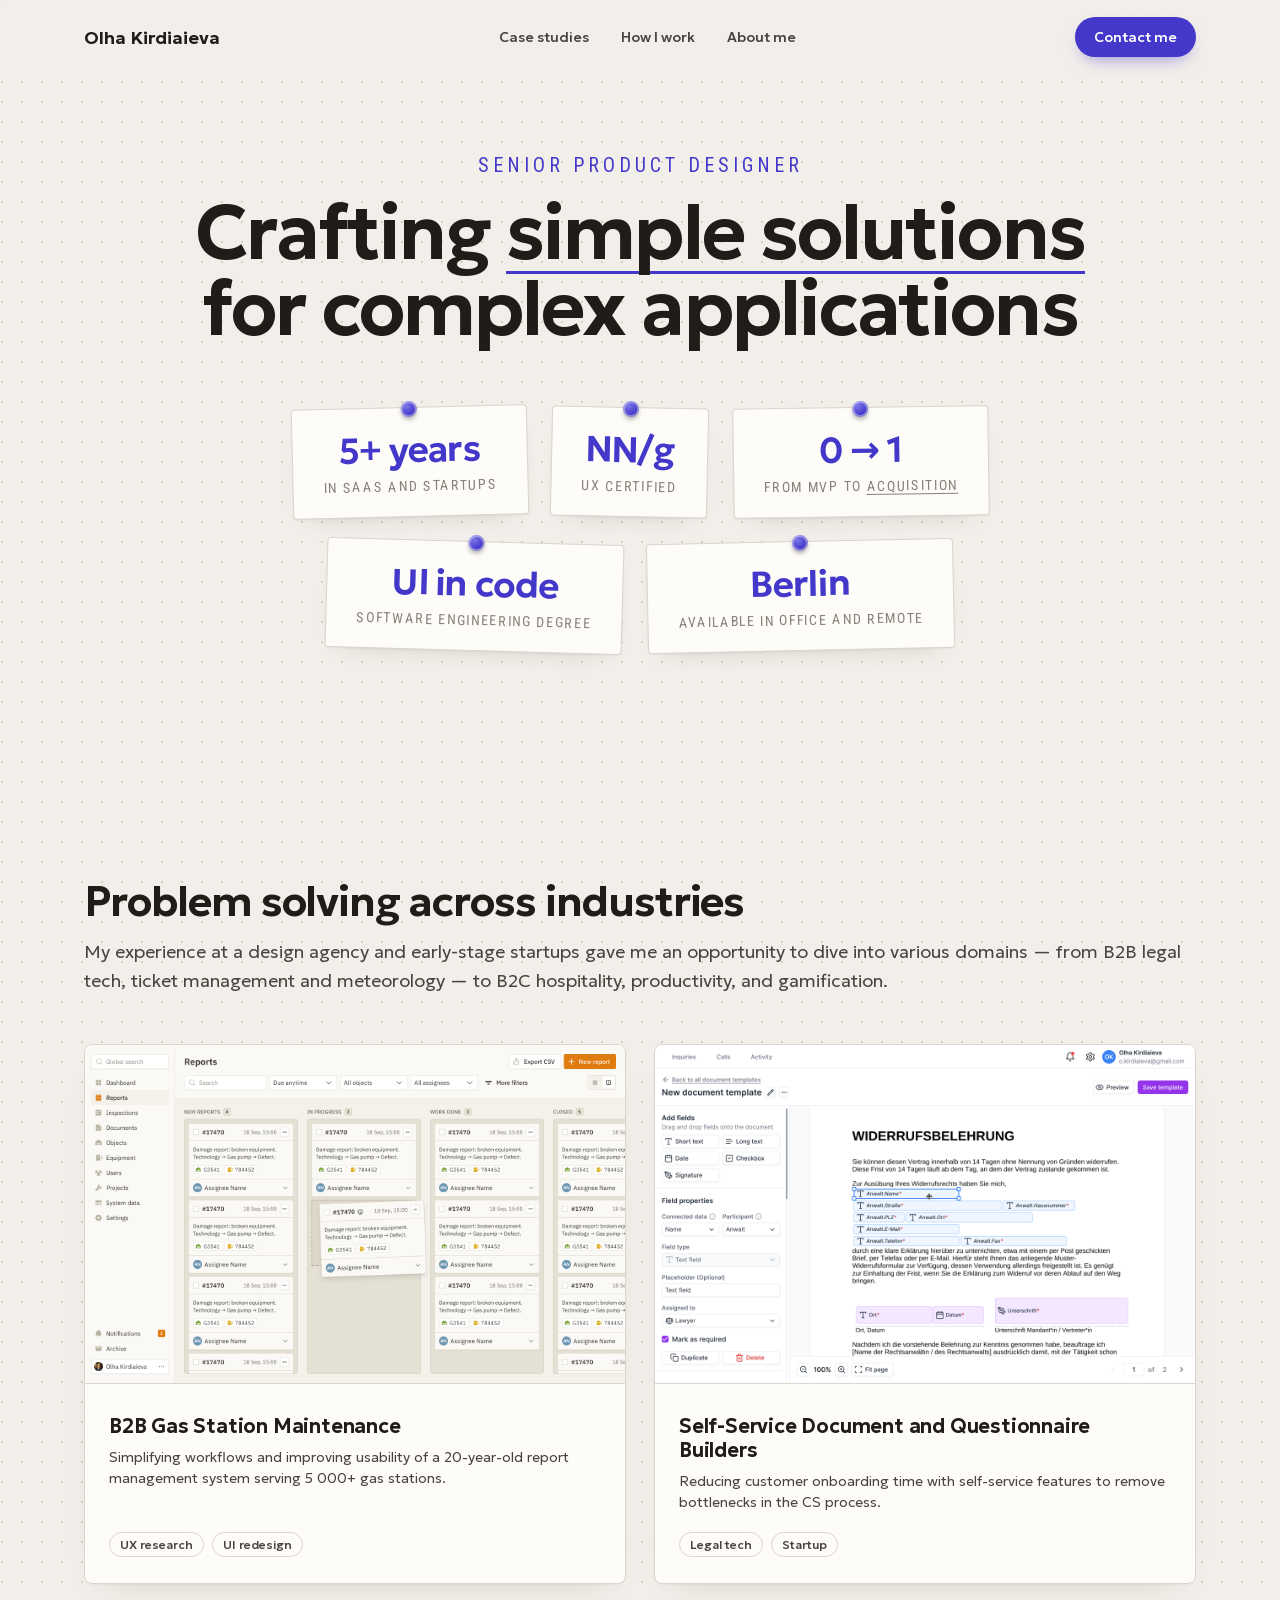
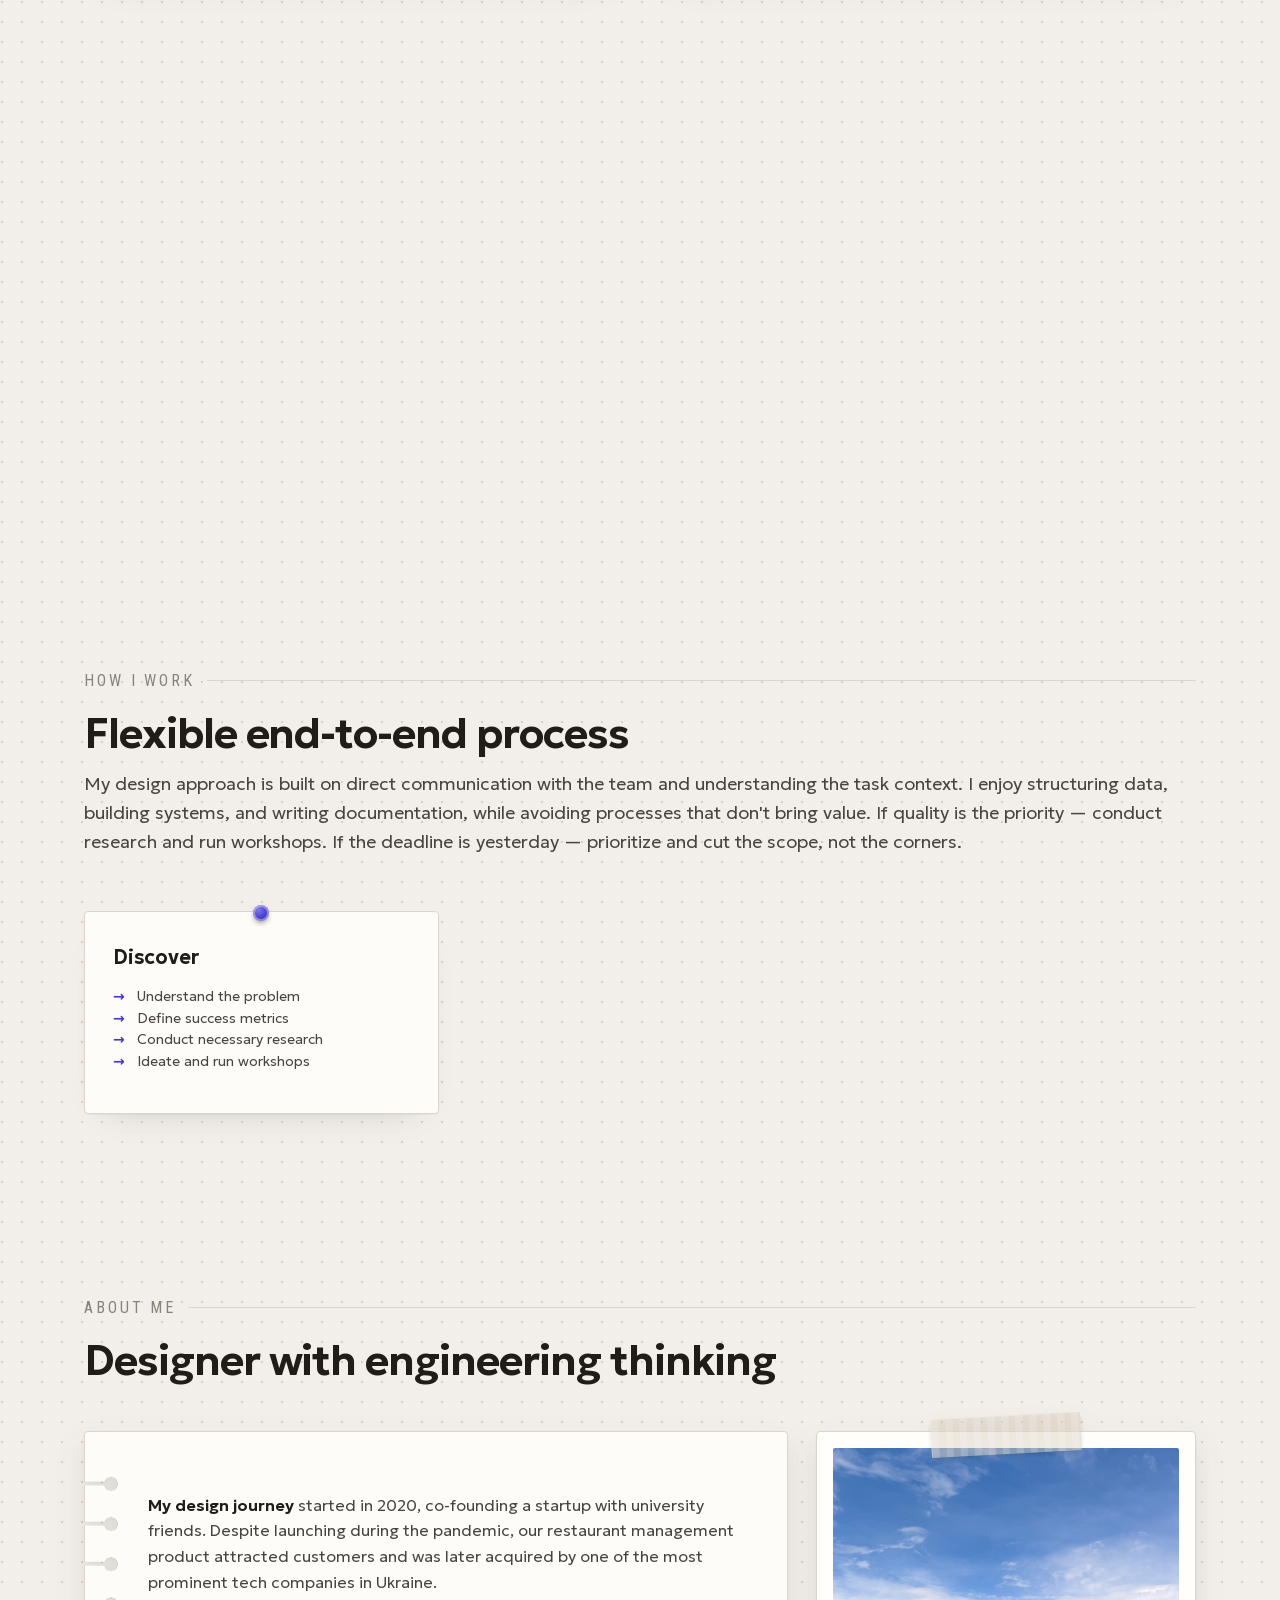
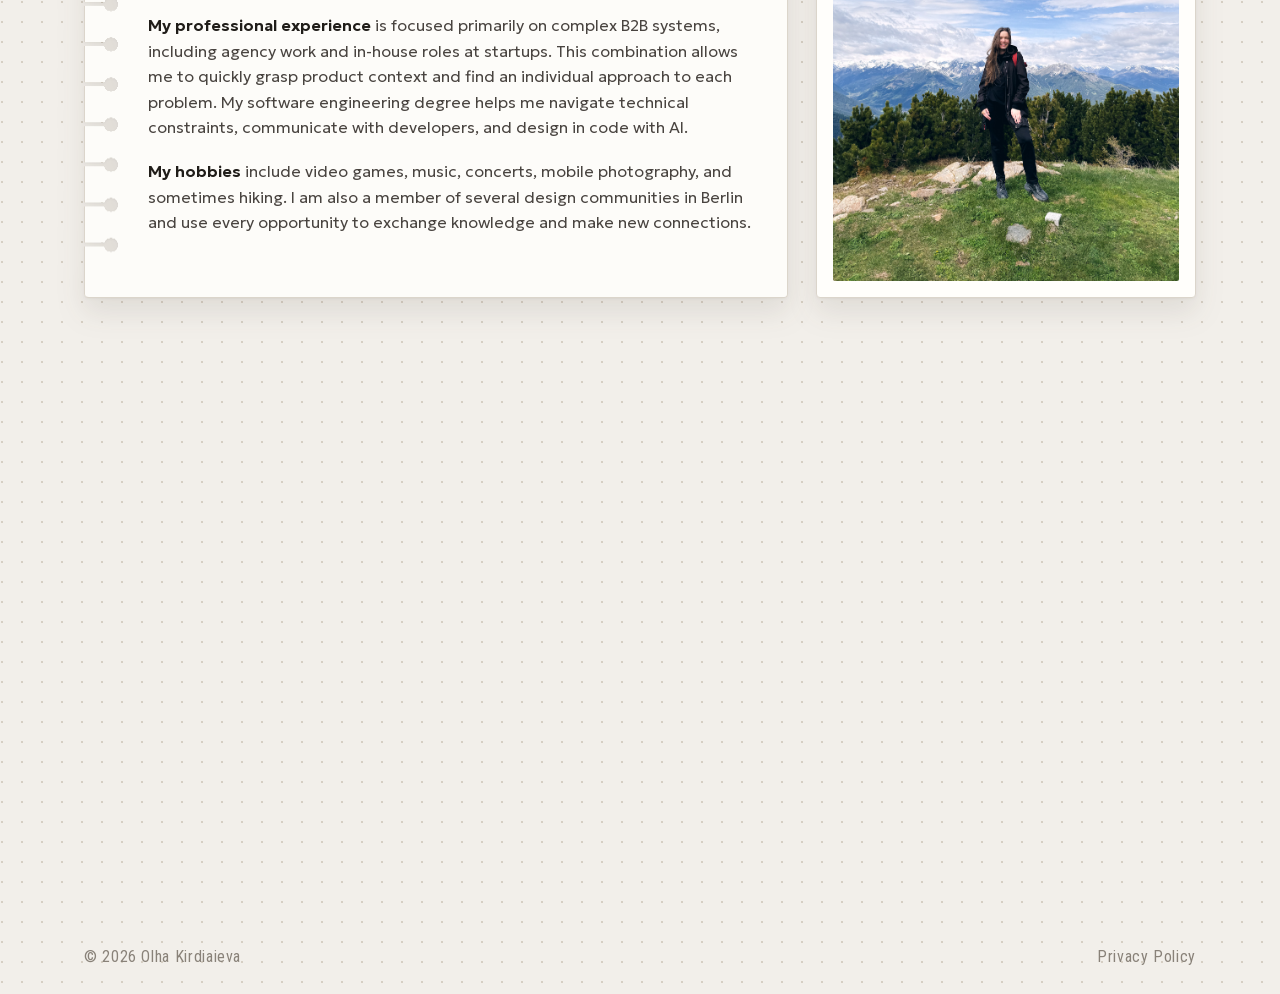
==== index.html @ 95d20cf7 "Updated hero section" ====
<!DOCTYPE html>
<html lang="en">
<head>
<meta charset="UTF-8" />
<meta name="viewport" content="width=device-width, initial-scale=1.0" />
<meta name="robots" content="noindex, nofollow, noarchive, nosnippet, noimageindex, nocache" />
<meta name="googlebot" content="noindex, nofollow" />
<meta name="referrer" content="no-referrer" />
<title>Olha Kirdiaieva — Senior Product Designer</title>
<link rel="icon" type="image/svg+xml" href="favicon.svg" />
<!-- Fonts are self-hosted via @font-face in styles.css. -->
<link rel="stylesheet" href="assets/tabler/tabler-icons.min.css" />
<link rel="stylesheet" href="styles.css" />
<script src="js/analytics.js"></script>
</head>
<body>

<!-- ============ HEADER (shared component) ============ -->
<div data-include="partials/header.html"></div>

<main id="top">

<!-- ============ HERO ============ -->
<section class="hero" data-screen-label="Hero">
  <div class="wrap hero-inner">
    <div class="hero-eyebrow mono-label">Senior Product Designer</div>
    <h1>Crafting <span class="underline-mark">simple solutions</span> for complex applications</h1>
    <div class="stats">
      <div class="cert" style="transform:rotate(-1.4deg)">
        <span class="pin"></span>
        <div class="big">5+ years</div>
        <div class="ckr">In SaaS and startups</div>
      </div>
      <div class="cert" style="transform:rotate(1.2deg)">
        <span class="pin"></span>
        <div class="big">NN/g</div>
        <div class="ckr">UX certified</div>
      </div>
      <div class="cert" style="transform:rotate(-0.8deg)">
        <span class="pin"></span>
        <div class="big">0 → 1</div>
        <div class="ckr">From MVP to
          <a href="https://forbes.ua/news/monobank-pridbav-servis-takeuseat-18092023-16052" target="_blank">acquisition</a></div>
      </div>
      <div class="cert" style="transform:rotate(1.6deg)">
        <span class="pin"></span>
        <div class="big">UI in code</div>
        <div class="ckr">Software Engineering degree</div>
      </div>
      <div class="cert" style="transform:rotate(-1.2deg)">
        <span class="pin"></span>
        <div class="big">Berlin</div>
        <div class="ckr">Available in office and remote</div>
      </div>
    </div>
  </div>
</section>

<!-- ============ SELECTED WORK ============ -->
<section id="cases" data-screen-label="Case studies">
  <div class="wrap">
    <div class="sec-label reveal"><span class="t">Case studies</span><span class="rule"></span></div>
    <h2 class="sec-title reveal">Problem solving across industries</h2>
    <p class="sec-intro reveal" style="margin-bottom:48px">
      My experience at a design agency and early-stage startups gave me an opportunity
      to dive into various domains — from B2B legal tech, ticket management and meteorology —
      to B2C hospitality, productivity, and gamification.
    </p>

    <!-- Case cards are generated from content/manifest.json by js/site.js:
         row 1 = first two studies (2-up), row 2 = the rest (3-up). -->
    <div class="work-row-top" id="work-feature"></div>
    <div class="work-grid" id="work-grid"></div>
  </div>
</section>

<!-- ============ SKILLS AS PROCESS ============ -->
<section id="process" data-screen-label="Process">
  <div class="wrap">
    <div class="sec-label reveal"><span class="t">How I work</span><span class="rule"></span></div>
    <h2 class="sec-title reveal">Flexible end-to-end process</h2>
    <p class="sec-intro reveal" style="margin-bottom:54px">
      My design approach is built on direct communication with the team and understanding the task context.
      I enjoy structuring data, building systems, and writing documentation, while avoiding processes that don't bring value.
      If quality is the priority — conduct research and run workshops. If the deadline is yesterday — prioritize and cut the scope, not the corners.
    </p>

    <div class="process">
      <div class="process-track" id="process-track"></div>
    </div>
  </div>
</section>

<!-- ============ ABOUT ME ============ -->
<section id="about" data-screen-label="About me">
  <div class="wrap">
    <div class="sec-label reveal"><span class="t">About me</span><span class="rule"></span></div>
    <h2 class="sec-title reveal">Designer with engineering thinking</h2>

    <div class="about-grid">
      <div class="about-text reveal">
        <div class="about-paper" aria-hidden="true"></div>
        <p><strong>My design journey</strong> started in 2020, co-founding a startup with university friends.
          Despite launching during the pandemic, our restaurant management product attracted customers and was later acquired by one of the most prominent tech companies in Ukraine.
        </p>
        <p><strong>My professional experience</strong> is focused primarily on complex B2B systems, including agency work and in-house roles at startups.
          This combination allows me to quickly grasp product context and find an individual approach to each problem.
          My software engineering degree helps me navigate technical constraints, communicate with developers, and design in code with AI.
        </p>
        <p><strong>My hobbies</strong> include video games, music, concerts, mobile photography, and sometimes hiking.
          I am also a member of several design communities in Berlin and use every opportunity to exchange knowledge and make new connections.
        </p>
      </div>
      <div class="about-photo reveal">
        <div class="photo-frame">
          <span class="tape" style="top:-16px;left:50%;width:150px;height:38px;transform:translateX(-50%) rotate(-3deg)"></span>
          <div class="ph has-image">
            <img src="images/about-photo.jpg" alt="Olha Kirdiaieva" />
          </div>
        </div>
      </div>
    </div>
  </div>
</section>

<!-- ============ CONTACT (shared component) ============ -->
<div data-include="partials/contact.html"></div>

</main>

<!-- ============ FOOTER (shared component) ============ -->
<div data-include="partials/footer.html"></div>

<script src="js/vendor/marked.min.js"></script>
<script src="js/vendor/js-yaml.min.js"></script>
<script src="js/site.js"></script>
</body>
</html>
---- styles.css ----
/* =====================================================================
   Olha Kirdiaieva — Portfolio
   Handcrafted paper aesthetic · dotted page · Geologica · indigo accent
   (adapted from the Claude Design deliverable: paper.css + home.css + case.css)
   ===================================================================== */

/* ===== Self-hosted fonts (no third-party requests — GDPR-friendly) =====
   Geologica + Roboto Condensed variable woff2, latin + latin-ext subsets,
   pulled from Google Fonts and served locally from assets/fonts/. */
@font-face {
  font-family: 'Geologica';
  font-style: normal;
  font-weight: 300 700;
  font-display: swap;
  src: url('assets/fonts/geologica-latin.woff2') format('woff2');
  unicode-range: U+0000-00FF, U+0131, U+0152-0153, U+02BB-02BC, U+02C6, U+02DA, U+02DC, U+0304, U+0308, U+0329, U+2000-206F, U+20AC, U+2122, U+2191, U+2193, U+2212, U+2215, U+FEFF, U+FFFD;
}
@font-face {
  font-family: 'Geologica';
  font-style: normal;
  font-weight: 300 700;
  font-display: swap;
  src: url('assets/fonts/geologica-latin-ext.woff2') format('woff2');
  unicode-range: U+0100-02BA, U+02BD-02C5, U+02C7-02CC, U+02CE-02D7, U+02DD-02FF, U+0304, U+0308, U+0329, U+1D00-1DBF, U+1E00-1E9F, U+1EF2-1EFF, U+2020, U+20A0-20AB, U+20AD-20C0, U+2113, U+2C60-2C7F, U+A720-A7FF;
}
@font-face {
  font-family: 'Roboto Condensed';
  font-style: normal;
  font-weight: 400 500;
  font-display: swap;
  src: url('assets/fonts/roboto-condensed-latin.woff2') format('woff2');
  unicode-range: U+0000-00FF, U+0131, U+0152-0153, U+02BB-02BC, U+02C6, U+02DA, U+02DC, U+0304, U+0308, U+0329, U+2000-206F, U+20AC, U+2122, U+2191, U+2193, U+2212, U+2215, U+FEFF, U+FFFD;
}
@font-face {
  font-family: 'Roboto Condensed';
  font-style: normal;
  font-weight: 400 500;
  font-display: swap;
  src: url('assets/fonts/roboto-condensed-latin-ext.woff2') format('woff2');
  unicode-range: U+0100-02BA, U+02BD-02C5, U+02C7-02CC, U+02CE-02D7, U+02DD-02FF, U+0304, U+0308, U+0329, U+1D00-1DBF, U+1E00-1E9F, U+1EF2-1EFF, U+2020, U+20A0-20AB, U+20AD-20C0, U+2113, U+2C60-2C7F, U+A720-A7FF;
}

/* ===== Shared aesthetic tokens ===== */
:root {
  --paper:       #f2efea;   /* dotted page base (less yellow, ~#F2EFED) */
  --paper-card:  #fdfcf9;   /* sheet / card */
  --paper-card2: #f8f5f0;   /* secondary sheet */
  --ink:         #201d19;   /* near-black warm ink */
  --ink-soft:    #494440;
  --muted:       #898279;   /* warm gray */
  --line:        #dbd5cb;   /* hairline on paper */
  --line-soft:   #e6e1d8;
  --accent:      #4338ca;   /* indigo */
  --accent-ink:  #312e81;
  --accent-wash: #e6e5fb;   /* indigo tint */
  --control-active: #7a7167; /* neutral toggle fill — softer than accent */
  --tape:        rgba(216,206,188,0.5);
  --dot:         #d6cfc4;
  --font: "Geologica", system-ui, sans-serif;
  --mono: "Roboto Condensed", ui-monospace, monospace;

  /* ── Type scale ── */
  --text-xs:   12px;   /* micro mono labels, tags */
  --text-sm:   14px;   /* supporting copy, nav, mono section labels */
  --text-md:   16px;   /* standard reading body */
  --text-lg:   18px;   /* leads, quotes, case-study prose */
  --text-xl:   20px;   /* small headings (h3/h4) */
  --text-2xl:  24px;   /* legal h2 */
  --text-3xl:  32px;   /* big numbers, cs-prose h3 */
  --text-4xl:  36px;   /* hero stat number */
  --text-5xl:  42px;   /* section title */

  /* ── Line heights ── */
  --lh-prose:  1.7;    /* long-form reading (legal, case-study prose) */
  --lh-body:   1.6;    /* general body & leads */
  --lh-snug:   1.55;   /* compact supporting copy */
  --lh-tight:  1.2;    /* small headings */

  /* ── Letter spacing ── */
  --track-label:      0.18em;   /* 14px uppercase mono labels */
  --track-label-sm:   0.12em;   /* 12px uppercase mono labels */
  --track-quiet:      0.04em;   /* quiet mono meta (footer, timestamp) */
  --track-display:    -0.025em; /* display headings */
  --track-heading:    -0.02em;  /* section headings */
  --track-heading-sm: -0.01em;  /* small headings */
}

* { box-sizing: border-box; }

/* Reserve space for the sticky header when the browser scrolls a focused or
   linked element into view — otherwise it can land right under the header,
   since geometry-only viewport checks don't know the header covers it. */
html { scroll-padding-top: 92px; }

/* Consistent accent focus ring for all interactive elements (no UA default).
   :not(.suppress-ring) excludes focus we move programmatically after a tap
   or click — see focusFollowingActivation() in js/site.js — since browsers'
   own :focus-visible heuristic doesn't reliably suppress the ring when
   script moves focus to an element other than the one actually pointed at. */
a:focus-visible:not(.suppress-ring),
button:focus-visible:not(.suppress-ring),
select:focus-visible:not(.suppress-ring),
[tabindex]:focus-visible:not(.suppress-ring) {
  outline: 2px solid var(--accent);
  outline-offset: 2px;
}

/* Without this, the browser's own default :focus-visible ring (e.g.
   Chrome's UA "outline: auto") shows through once the rule above stops
   applying, since suppressing our override alone doesn't clear it. */
.suppress-ring:focus-visible {
  outline: none;
}

body {
  margin: 0;
  background-color: var(--paper);
  background-image: radial-gradient(var(--dot) 1.3px, transparent 1.4px);
  background-size: 20px 20px;
  background-position: -8px -8px;
  font-family: var(--font);
  color: var(--ink);
  -webkit-font-smoothing: antialiased;
}

.wrap { max-width: 1200px; margin: 0 auto; padding: 0 44px; }

/* ===== Paper sheet — soft layered shadow + faint texture ===== */
.paper {
  position: relative;
  background: var(--paper-card);
  border: 1px solid var(--line);
  border-radius: 4px;
  box-shadow:
    0 1px 0 rgba(255,255,255,0.7) inset,
    0 1px 2px rgba(60,50,35,0.05),
    0 10px 22px -12px rgba(60,50,35,0.22),
    0 28px 48px -28px rgba(60,50,35,0.18);
}

/* ===== Washi tape ===== */
.tape {
  position: absolute;
  width: 116px; height: 30px;
  background:
    repeating-linear-gradient(90deg, rgba(255,255,255,0.18) 0 7px, transparent 7px 14px),
    var(--tape);
  border-left: 1px solid rgba(255,255,255,0.35);
  border-right: 1px solid rgba(0,0,0,0.04);
  box-shadow: 0 2px 6px -3px rgba(60,50,35,0.4);
  opacity: 0.92;
}
.tape.accent {
  background:
    repeating-linear-gradient(90deg, rgba(255,255,255,0.2) 0 7px, transparent 7px 14px),
    rgba(67,56,202,0.28);
}

/* ===== Push pin ===== */
.pin {
  position: absolute;
  width: 16px; height: 16px; border-radius: 50%;
  background: radial-gradient(circle at 35% 30%, #7d77e8, var(--accent) 60%, var(--accent-ink));
  box-shadow: 0 3px 5px -1px rgba(60,50,35,0.45), 0 0 0 2px rgba(255,255,255,0.4) inset;
}

/* ===== Highlighter marks ===== */
.mark {
  background:
    linear-gradient(101deg, transparent 1%, var(--accent-wash) 2.5%, var(--accent-wash) 96%, transparent 99%);
  padding: 0 .08em;
  border-radius: 2px 6px 4px 8px / 8px 4px 6px 3px;
  box-decoration-break: clone;
  -webkit-box-decoration-break: clone;
}
.underline-mark {
  background-image: linear-gradient(var(--accent), var(--accent));
  background-repeat: no-repeat;
  background-position: 0 92%;
  background-size: 100% 3px;
  padding-bottom: 1px;
}

/* ===== Striped image placeholder ===== */
.ph {
  display: flex; align-items: center; justify-content: center;
  background-color: #ece8e1;
  background-image: repeating-linear-gradient(135deg, #e3ddd4 0 11px, #ece8e1 11px 22px);
  border: 1px dashed #c6bfb2;
  color: #968f84;
  font-family: var(--mono);
  font-size: var(--text-xs); letter-spacing: 0.06em;
  text-transform: lowercase;
  text-align: center;
}
.ph img { width: 100%; height: 100%; object-fit: cover; display: block; }
/* when a real image is dropped in, drop the dashed placeholder border and
   clip the image to the container's rounded corners */
.ph.has-image { border: none; overflow: hidden; }

/* ===== Pills / chips ===== */
.chip {
  display: inline-flex; align-items: center; gap: 7px; white-space: nowrap;
  font-size: var(--text-sm); font-weight: 500;
  padding: 6px 14px;
  border: 1px solid var(--line);
  border-radius: 999px;
  background: var(--paper-card);
  color: var(--ink-soft);
}

/* ===== Buttons ===== */
.btn {
  display: inline-flex; align-items: center; gap: 9px;
  font-family: var(--font); font-weight: 500; font-size: var(--text-md);
  padding: 14px 22px; border-radius: 999px;
  cursor: pointer; text-decoration: none; border: 1px solid transparent; white-space: nowrap;
  transition: transform .15s ease, box-shadow .15s ease, background .15s ease;
}
.btn-primary {
  background: var(--accent); color: #fff;
  box-shadow: 0 8px 18px -8px rgba(67,56,202,0.6);
}
.btn-primary:hover { transform: translateY(-1px); box-shadow: 0 12px 22px -8px rgba(67,56,202,0.65); }
.btn-ghost {
  background: transparent; color: var(--ink); border-color: var(--ink);
}
.btn-ghost:hover { background: var(--ink); color: var(--paper-card); }

.mono-label {
  font-family: var(--mono); font-size: var(--text-sm); letter-spacing: var(--track-label);
  text-transform: uppercase; color: var(--muted);
}

.ti { line-height: 1; }

/* ===== Header ===== */
.site-header {
  position: sticky; top: 0; z-index: 50;
  backdrop-filter: blur(7px);
  background: color-mix(in srgb, var(--paper) 78%, transparent);
  border-bottom: 1px solid transparent;
  transition: border-color .25s ease, background .25s ease;
}
.site-header.scrolled { border-bottom-color: var(--line-soft); background: color-mix(in srgb, var(--paper) 90%, transparent); }
.nav-inner { display: flex; align-items: center; justify-content: space-between; height: 74px; }
.brand { display: flex; align-items: center; gap: 12px; text-decoration: none; color: var(--ink); }
.brand b { font-weight: 600; font-size: var(--text-lg); }
.nav-links { display: flex; align-items: center; gap: 32px; }
.nav-links a { text-decoration: none; color: var(--ink-soft); font-weight: 500; font-size: var(--text-sm); position: relative; }
.nav-links a::after { content:""; position:absolute; left:0; right:100%; bottom:-5px; height:2px; background:var(--accent); transition:right .25s ease; }
.nav-links a:hover::after { right: 0; }
.nav-cta { display: flex; align-items: center; gap: 14px; }
.menu-btn { display: none; background: none; border: none; font-size: 24px; color: var(--ink); cursor: pointer; }

/* ===== Section scaffolding ===== */
section { padding: 92px 0; }
.sec-label { display: flex; align-items: center; gap: 12px; margin-bottom: 22px; }
.sec-label .n { font-family: var(--mono); font-size: var(--text-md); color: var(--accent); font-weight: 400; }
.sec-label .t { font-family: var(--mono); font-size: var(--text-md); font-weight: 400; letter-spacing: var(--track-label); text-transform: uppercase; color: var(--muted); }
.sec-label .rule { flex: 1; height: 1px; background: var(--line); }
.sec-title { font-size: var(--text-5xl); line-height: 1.05; letter-spacing: var(--track-display); font-weight: 600; margin: 0 0 14px; max-width: 760px; }
.sec-intro { font-size: var(--text-lg); line-height: var(--lh-body); color: var(--ink-soft); font-weight: 300; max-width: none; margin: 0; }

/* ===== Hero ===== */
.hero { padding-top: 78px; padding-bottom: 96px; }
.hero-inner { display: block; text-align: center; }
.hero-eyebrow { font-size: clamp(16px, 1.6vw, 20px); letter-spacing: 0.2em; color: var(--accent); }
.hero h1 { font-size: clamp(42px, 6vw, 76px); line-height: 1.0; letter-spacing: var(--track-display); font-weight: 600; margin: 18px auto 60px; max-width: 18ch; }
/* stats restyled as the "wall of certificates": pinned paper cards.
   Cards hug their content (variety of widths) and the rows are centered.
   The container max-width caps a row at ~3 cards (a 4th wraps). */
.hero .stats { display: flex; flex-wrap: wrap; justify-content: center; align-items: flex-start; gap: 24px; max-width: 980px; margin: 0 auto; }
.hero .stats .cert { flex: 0 0 auto; padding: 24px 30px 22px; text-align: center; }
.hero .stats .big { font-size: var(--text-4xl); font-weight: 600; color: var(--accent); letter-spacing: var(--track-heading); line-height: 1; white-space: nowrap; }
.hero .stats .ckr { font-size: var(--text-sm); margin-top: 10px; white-space: nowrap; }

/* ===== Sticky notes ===== */
.sticky {
  padding: 17px 18px 19px;
  box-shadow: 0 14px 26px -16px rgba(60,50,35,.5), 0 1px 0 rgba(255,255,255,.6) inset;
  font-family: var(--font); position: absolute; width: 178px;
}
.sticky .k { font-family: var(--mono); font-size: var(--text-xs); letter-spacing: var(--track-label-sm); text-transform: uppercase; color: var(--ink-soft); opacity:.7; }
.sticky .b { font-size: var(--text-sm); line-height: var(--lh-snug); margin-top: 7px; color: var(--ink); }
.sticky-yellow { background: #fbf2c9; }
.sticky-green { background: #d7ecdc; }
.sticky-blue { background: #d9e2fb; }

/* ===== Work ===== */
/* .case-tags is used on the case-study hero (JS-injected). */
.case-tags { display: flex; flex-wrap: wrap; gap: 8px; margin-bottom: 20px; }

.work-row-top { display: grid; grid-template-columns: repeat(2, 1fr); gap: 28px; }
.work-grid { display: grid; grid-template-columns: repeat(3, 1fr); gap: 28px; margin-top: 28px; }
a.case-card {
  text-decoration: none; color: var(--ink); display: flex; flex-direction: column;
  background: var(--paper-card); border: 1px solid var(--line); border-radius: 8px; overflow: hidden;
  box-shadow: 0 1px 2px rgba(60,50,35,.05), 0 16px 34px -26px rgba(60,50,35,.28);
  /* Reveal fade (opacity .6s) lives here too — otherwise this rule's higher
     specificity would override .reveal's transition and the card would snap in.
     transform/box-shadow stay quick so the hover lift remains snappy. */
  transition: opacity .6s ease-out, transform .25s ease, box-shadow .25s ease;
}
a.case-card:hover { transform: translateY(-4px); box-shadow: 0 1px 2px rgba(60,50,35,.05), 0 26px 46px -28px rgba(60,50,35,.34); }
a.case-card .cover { width: 100%; aspect-ratio: 16 / 10; height: auto; display: block; }
a.case-card .cc-body { padding: 22px 24px 26px; display: flex; flex-direction: column; flex: 1; border-top: 1px solid var(--line); }
a.case-card .yr { display: none; }
a.case-card h3 { font-size: var(--text-xl); line-height: var(--lh-tight); letter-spacing: var(--track-heading-sm); font-weight: 600; margin: 8px 0 9px; }
a.case-card p { font-size: var(--text-sm); line-height: var(--lh-snug); color: var(--ink-soft); font-weight: 300; margin: 0 0 18px; }
a.case-card .cc-tags { display: flex; flex-wrap: wrap; gap: 8px; margin: auto 0 0; }
a.case-card .cc-tags .chip { font-size: var(--text-xs); padding: 4px 10px; }

/* ===== Skills process ===== */
.process { position: relative; }
.process-track { display: grid; grid-template-columns: repeat(3, 1fr); gap: 24px; position: relative; z-index: 1; }
.step {
  position: relative;
  background: var(--paper-card); border: 1px solid var(--line); border-radius: 4px;
  padding: 28px 28px 40px;
  box-shadow: 0 1px 2px rgba(60,50,35,.05), 0 16px 34px -26px rgba(60,50,35,.28);
}
.step .pin { top: -7px; left: 50%; margin-left: -8px; }
.step-head { display: flex; align-items: flex-start; justify-content: space-between; gap: 12px; }
.step-icon {
  display: none; /* hidden for now, keeping the markup/styling in place */
  position: absolute; top: 14px; right: 14px;
  width: 64px; height: 64px;
  color: var(--accent);
  stroke-width: 0.75;
  pointer-events: none;
}
.process-track .step:nth-child(3n) .step-icon { transform: scaleX(-1); }
.step h4 { font-size: var(--text-xl); font-weight: 600; letter-spacing: var(--track-heading-sm); margin: 4px 0 16px; text-align: left; }
.step p { font-size: var(--text-sm); line-height: var(--lh-snug); color: var(--ink-soft); font-weight: 300; margin: 0 0 16px; }
.step .step-list { list-style: none; margin: 0; padding: 0; }
.step .step-list li { font-size: var(--text-sm); line-height: var(--lh-snug); color: var(--ink-soft); font-weight: 300; display: flex; gap: 8px; }
.step .step-list li::before { content: "\2192"; font-weight: 600; color: var(--accent); min-width: 16px; align-self: flex-start; line-height: var(--lh-snug); flex-shrink: 0; }

/* ===== Pinned paper "cert" cards (used by the hero stats) ===== */
.cert {
  background: var(--paper-card); border: 1px solid var(--line); border-radius: 4px; padding: 20px 20px 18px;
  box-shadow: 0 1px 2px rgba(60,50,35,.05), 0 12px 26px -20px rgba(60,50,35,.3); position: relative;
}
.cert .pin { top: -7px; left: 50%; margin-left: -8px; }
.cert .ckr { font-family: var(--mono); font-size: var(--text-xs); letter-spacing: var(--track-label-sm); text-transform: uppercase; color: var(--muted); }
.cert .ckr a { color: inherit; text-decoration: underline; text-underline-offset: 3px; }
.cert .ckr a:hover { color: var(--accent); }
.cert h5 { font-size: var(--text-lg); font-weight: 600; letter-spacing: var(--track-heading-sm); margin: 9px 0 7px; line-height: var(--lh-tight); }
.cert p { font-size: var(--text-sm); line-height: var(--lh-snug); color: var(--ink-soft); font-weight: 300; margin: 0; }
.cert .big { font-size: var(--text-3xl); font-weight: 600; color: var(--accent); letter-spacing: var(--track-heading); }

/* ===== About me ===== */
.about-grid { display: grid; grid-template-columns: 1fr auto; gap: 28px; align-items: stretch; margin-top: 48px; }
.about-photo { display: flex; justify-content: flex-end; }
.photo-frame {
  position: relative;
  display: flex;
  background: #fffefb; border: 1px solid var(--line); border-radius: 4px;
  padding: 16px; width: 100%; max-width: 380px;
  /* box-shadow: 0 1px 2px rgba(60,50,35,.05), 0 22px 46px -30px rgba(60,50,35,.3);*/
  filter:
    drop-shadow(0 1px 1px rgba(60,50,35,.05))
    drop-shadow(0 14px 14px rgba(60,50,35,.1));
}
.photo-frame .ph { width: 100%; border-radius: 2px; }

.about-text {
  /* Rotation + text live here. The paper is a separate decorative layer
     (.about-paper) so the mask and the drop shadow never touch the text. */
  position: relative;
  transform: rotate(-1.5deg);
  padding: 32px 32px 32px 64px;
  isolation: isolate;              /* keep the paper layer's z-index local */
  display: flex;
  flex-direction: column;
  justify-content: center;
}
.about-paper {
  /* Filter carrier: casts the drop shadow, which follows its masked child below,
     so the holes cut the shadow rather than blocking it. box-shadow can't be used
     here (the mask would clip it), so this drop-shadow approximates .photo-frame's
     box-shadow. That box-shadow uses a large negative spread (-30px), which shrinks
     the shadow shape well inside the box *before* blurring — so by the time it
     reaches the box edge it's already deep into the blur falloff and reads as a
     faint, receded haze. drop-shadow has no spread, so it blurs from the full
     edge outward and reads harsher at any matching blur/alpha. Compensate with a
     much larger blur (softens the whole falloff) and a lower alpha (mutes the
     now-larger visible area) rather than matching blur/alpha numerically. */
  position: absolute; inset: 0; z-index: -1;
  filter:
    drop-shadow(0 1px 1px rgba(60,50,35,.05))
    drop-shadow(0 14px 14px rgba(60,50,35,.1));
}
.about-paper::before {
  /* The actual paper. Real holes are punched by unioning a round hole + a short
     slot per row and subtracting them, so the dotted page behind shows through. */
  content: "";
  position: absolute; inset: 0;
  box-sizing: border-box;
  padding: 32px 0;   /* vertical only — insets the hole band (via the content-box
                        origin+clip below) so the first/last cutouts land inside the
                        text instead of near the card edges, while the paper fill keeps
                        its border-box origin and stays full size. Horizontal padding
                        stays 0 so --hole-cx / --slot-cx keep measuring from the paper's
                        left edge. */
  background: var(--paper-card); border: 1px solid var(--line); border-radius: 4px;
  /* Left border is taken out of the box model and redrawn as an inset hairline.
     Reason: the hole rows are inset vertically via content-box mask-clip (below);
     content-box also sits 1px inside the *left* border, which clipped each slot's
     cut 1px short of the edge and left a stray 1px border sliver capping every
     slot mouth. Dropping the left border makes content-box (and the slot cut)
     reach the true edge; the inset shadow is part of the element, so the slots
     still breach it. */
  border-left-width: 0;
  box-shadow: inset 1px 0 0 var(--line);

  --hole-cx: 27px;   /* hole centre from the left edge */
  --hole-r: 7px;
  --slot-cx: 9px;    /* slot centre from the left edge (runs out toward the edge) */
  --slot-rx: 16px;   /* half-width — deliberately generous: the right end must stay
                         buried inside the circle and the left end must clear the
                         paper's left edge, in both cases with margin so the union
                         has no visible seam and no corner ever peeks out */
  --slot-ry: 2px;    /* half-height */
  --hole-pitch: 40px; /* row spacing. "space" fits a whole number of these into the
                          paper height, so the count scales with the card (denser on
                          tall mobile cards) — that's why we keep `space` over fixed.
                          It also leaves a natural top/bottom margin of half a pitch
                          (~17px), comfortably less than the text's 36px inset, so the
                          holes frame the text rather than sitting as far in as it. */

  mask-image:
    linear-gradient(#000 0 0),
    radial-gradient(circle var(--hole-r) at var(--hole-cx) 50%, #000 98%, #0000 100%),
    /* Slot as a true rectangle (hard corners), not an ellipse: a vertical band with
       sharp top/bottom stops, bounded to its own width via mask-size below rather
       than the gradient's own geometry — an ellipse-based shape can't produce
       square corners. */
    linear-gradient(to bottom,
      transparent 0, transparent calc(50% - var(--slot-ry)),
      #000 calc(50% - var(--slot-ry)), #000 calc(50% + var(--slot-ry)),
      transparent calc(50% + var(--slot-ry)), transparent 100%);
  mask-repeat: no-repeat, no-repeat space, no-repeat space;
  mask-size: 100% 100%, 100% var(--hole-pitch), calc(var(--slot-rx) * 2) var(--hole-pitch);
  mask-position: 0 0, 0 0, calc(var(--slot-cx) - var(--slot-rx)) 0;
  mask-origin: border-box, content-box, content-box; /* paper fill full; hole rows inset by the padding */
  /* mask-clip must match: `space` distributes over the mask *painting* area (the clip
     box), NOT the origin box. Without this the rows still spread across the full
     border-box and the padding above does nothing. */
  mask-clip: border-box, content-box, content-box;
  mask-composite: subtract, add, add;
}
.about-text p { font-size: var(--text-md); line-height: var(--lh-body); color: var(--ink-soft); font-weight: 300; margin: 0 0 18px; }
.about-text p:last-child { margin-bottom: 0; }
.about-text strong { font-weight: 600; color: var(--ink); }

/* ===== Contact / footer ===== */
/* contact is the last section now (footer removed) — keep full section padding
   below the card so the page ends with breathing room where the footer was. */
.contact-card {
  background: var(--paper-card); border: 1px solid var(--line); border-radius: 8px;
  padding: 64px 60px; position: relative;
  box-shadow: 0 1px 2px rgba(60,50,35,.05), 0 26px 56px -34px rgba(60,50,35,.32);
}
.contact-card h2 { font-size: clamp(34px, 4vw, 54px); line-height: 1.02; letter-spacing: var(--track-display); font-weight: 600; margin: 0 0 22px; max-width: 720px; }
.contact-card .lead { font-size: var(--text-lg); line-height: var(--lh-body); color: var(--ink-soft); font-weight: 300; margin: 0 0 34px; }
.contact-actions { display: flex; gap: 14px; flex-wrap: wrap; }

/* ===== Site footer ===== */
.site-footer { padding: 28px 0; }
.footer-inner { display: flex; align-items: center; justify-content: space-between; gap: 12px 24px; flex-wrap: wrap; }
.footer-copy { font-family: var(--mono); font-size: var(--text-md); letter-spacing: var(--track-quiet); color: var(--muted); text-decoration: none; }
a.footer-link { text-underline-offset: 3px; }
a.footer-link:hover { color: var(--accent); text-decoration: underline; }

/* ===== Legal pages (privacy policy) ===== */
.legal { max-width: 760px; margin: 0 auto; padding: 52px 0 24px; }
.legal-head { margin-bottom: 28px; }
.legal-head-row { display: flex; align-items: center; justify-content: space-between; gap: 18px; flex-wrap: wrap; margin-bottom: 16px; }
.legal h1 { font-size: clamp(30px, 4vw, 44px); line-height: 1.06; letter-spacing: var(--track-display); font-weight: 600; margin: 0; }
.lang-switch { position: relative; flex: 0 0 auto; }
.lang-switch-btn { padding: 10px 18px; font-size: 14px; }
.lang-switch-btn i { font-size: 16px; transition: transform .15s ease; }
.lang-switch-btn[aria-expanded="true"] i { transform: rotate(180deg); }
.legal .lang-switch-menu {
  position: absolute; top: calc(100% + 6px); right: 0; z-index: 10;
  display: flex; flex-direction: column; gap: 4px;
  min-width: 100%; margin: 0; padding: 6px; list-style: none;
  background: var(--paper-card); border: 1px solid var(--line); border-radius: 16px;
  box-shadow: 0 4px 6px -1px rgba(60,50,35,.1), 0 2px 4px -2px rgba(60,50,35,.1);
}
.legal .lang-switch-menu[hidden] { display: none; }
.legal .lang-switch-menu li {
  display: flex; align-items: center; box-sizing: border-box;
  font-family: var(--font); font-weight: 400; font-size: var(--text-sm); line-height: 1.4;
  color: var(--ink-soft); padding: 10px 12px; margin: 0; border-radius: 10px;
  cursor: pointer; white-space: nowrap;
  transition: background .15s ease, color .15s ease;
}
.legal .lang-switch-menu li:hover { background: var(--line-soft); color: var(--ink); }
.legal .lang-switch-menu li[aria-selected="true"] { background: var(--line-soft); color: var(--ink); }
.legal-lead { font-size: var(--text-lg); line-height: var(--lh-body); color: var(--ink-soft); font-weight: 300; }
.legal h2 { font-size: var(--text-2xl); font-weight: 600; letter-spacing: var(--track-heading-sm); margin: 42px 0 12px; }
.legal h3 { font-size: var(--text-lg); font-weight: 600; margin: 24px 0 6px; }
.legal p { font-size: var(--text-md); line-height: var(--lh-prose); color: var(--ink-soft); font-weight: 300; margin: 0 0 14px; }
.legal strong { color: var(--ink); font-weight: 600; }
.legal a { color: inherit; text-decoration: underline; text-underline-offset: 2px; word-break: break-word; }
.legal ul { padding-left: 22px; margin: 0 0 16px; }
.legal li { font-size: var(--text-md); line-height: var(--lh-prose); color: var(--ink-soft); font-weight: 300; margin-bottom: 6px; }
.legal hr { border: none; border-top: 1px dashed var(--line); margin: 40px 0; }

/* ===== Reveal ===== */
.reveal { opacity: 0; transform: translateY(16px); transition: opacity .6s ease-out, transform .6s cubic-bezier(.22,.61,.36,1); will-change: opacity, transform; }
.reveal.in { opacity: 1; transform: none; }
@media (prefers-reduced-motion: reduce) {
  .reveal { transition: none; transform: none; opacity: 1; }
}

/* =====================================================================
   Case study page
   ===================================================================== */
.cs-hero { padding: 56px 0 40px; }
.back-link { display: inline-flex; align-items: center; gap: 8px; color: var(--ink-soft); text-decoration: none; font-weight: 500; font-size: var(--text-sm); margin-bottom: 34px; }
.back-link:hover { color: var(--accent); }
.cs-hero h1 { font-size: clamp(38px, 5vw, 64px); line-height: 1.0; letter-spacing: var(--track-display); font-weight: 600; margin: 18px 0 22px; max-width: none; }
.cs-hero .lead { font-size: var(--text-lg); line-height: var(--lh-body); color: var(--ink-soft); font-weight: 300; max-width: none; margin: 0; }

.cs-cover { position: relative; margin: 14px auto 0; }
.cs-cover .ph { width: 100%; height: 540px; border-radius: 8px; box-shadow: 0 1px 2px rgba(60,50,35,.05), 0 30px 60px -40px rgba(60,50,35,.4); }
/* a real cover image keeps its own proportions, centered (no cropping) */
.cs-cover .ph.has-image { height: auto; border: 1px solid var(--line); }
.cs-cover .ph.has-image img { height: auto; object-fit: contain; }
.cs-cover .tape { width: 150px; }

/* prose rendered from markdown */
.cs-body { max-width: 760px; margin: 0 auto; padding: 0; }
.cs-prose { padding: 64px 0 0; }
.cs-prose > :first-child { margin-top: 0; }
/* H2 = section kicker label, H3 = section heading */
.cs-prose h2 { display: flex; align-items: center; gap: 12px; font-family: var(--mono); font-size: var(--text-sm); letter-spacing: var(--track-label); text-transform: uppercase; color: var(--muted); font-weight: 500; margin: 92px 0 22px; }
.cs-prose h2::after { content: ""; flex: 1; height: 1px; background: var(--line); }
.cs-prose h2:first-child { margin-top: 0; }
.cs-prose h3 { font-size: var(--text-3xl); line-height: 1.15; letter-spacing: var(--track-heading); font-weight: 600; color: var(--ink); margin: 56px 0 14px; }
.cs-prose h2 + h3 { margin-top: 0; }
.cs-prose p { font-size: var(--text-lg); line-height: var(--lh-prose); color: var(--ink-soft); font-weight: 300; margin: 0 0 18px; }
.cs-prose strong { color: var(--ink); font-weight: 600; }
.cs-prose a { color: var(--accent); text-decoration: underline; text-underline-offset: 3px; }
.cs-prose em { font-style: italic; }
.cs-prose ul, .cs-prose ol { margin: 0 0 18px; padding: 0; list-style: none; }
.cs-prose li { font-size: var(--text-lg); line-height: var(--lh-prose); color: var(--ink-soft); font-weight: 300; padding-left: 30px; position: relative; margin-bottom: 12px; }
.cs-prose li::before { content: "\2192"; position: absolute; left: 0; color: var(--accent); font-weight: 600; }
.cs-prose blockquote {
  margin: 28px 0; background: var(--paper-card); border: 1px solid var(--line); border-left: 3px solid var(--accent);
  border-radius: 6px; padding: 22px 28px; box-shadow: 0 1px 2px rgba(60,50,35,.05), 0 18px 40px -30px rgba(60,50,35,.3);
}
.cs-prose blockquote p { font-size: var(--text-lg); line-height: 1.5; color: var(--ink); font-weight: 400; margin: 0; }
.cs-prose code { font-family: var(--mono); font-size: var(--text-sm); background: var(--paper-card2); border: 1px solid var(--line); padding: 1px 6px; border-radius: 4px; }
.cs-prose pre { background: var(--paper-card); border: 1px solid var(--line); border-radius: 6px; padding: 20px; overflow-x: auto; margin: 0 0 18px; }
.cs-prose pre code { background: none; border: none; padding: 0; }
.cs-prose img { width: 100%; border-radius: 8px; border: 1px solid var(--line); margin: 32px 0 48px; box-shadow: 0 1px 2px rgba(60,50,35,.05), 0 22px 46px -32px rgba(60,50,35,.32); }

/* ![[ ]] obsidian embed placeholder */
.md-figure {
  width: 100%; height: 360px; border-radius: 8px; margin: 36px 0 52px;
  box-shadow: 0 1px 2px rgba(60,50,35,.05), 0 22px 46px -32px rgba(60,50,35,.32);
}
.md-figure span { padding: 0 16px; }

/* ![[compare: before.png | after.png]] before/after slider */
.md-compare {
  position: relative;
  width: 100%;
  margin: 32px 0 48px;
  border-radius: 8px;
  border: 1px solid var(--line);
  overflow: hidden;
  user-select: none;
  touch-action: none;
  cursor: ew-resize;
  line-height: 0;
  box-shadow: 0 1px 2px rgba(60,50,35,.05), 0 22px 46px -32px rgba(60,50,35,.32);
}
.md-compare .cmp-img {
  display: block;
  width: 100%;
  height: 100%;
  margin: 0;
  border: none;
  border-radius: 0;
  box-shadow: none;
  object-fit: cover;
  -webkit-user-drag: none;
}
.md-compare .cmp-before-wrap {
  position: absolute;
  inset: 0;
  overflow: hidden;
  clip-path: inset(0 calc(100% - var(--pos)) 0 0);
}
.md-compare .cmp-before-wrap .cmp-before { position: absolute; inset: 0; }

/* divider line + grip */
.md-compare .cmp-handle {
  position: absolute;
  top: 0;
  bottom: 0;
  left: var(--pos);
  width: 2px;
  transform: translateX(-1px);
  display: flex;
  align-items: center;
  justify-content: center;
  outline: none;
}
.md-compare .cmp-line {
  position: absolute;
  top: 0;
  bottom: 0;
  left: 50%;
  width: 2px;
  transform: translateX(-50%);
  background: var(--accent);
}
.md-compare .cmp-grip {
  position: relative;
  flex: 0 0 auto;
  width: 32px;
  height: 32px;
  border-radius: 50%;
  background: var(--accent);
  border: none;
  color: #fff;
  display: flex;
  align-items: center;
  justify-content: center;
  font-size: 20px;
  box-shadow: 0 1px 2px rgba(60,50,35,.08), 0 8px 18px -10px rgba(60,50,35,.4);
  transition: transform .12s ease, box-shadow .12s ease;
}
.md-compare .cmp-handle:hover .cmp-grip,
.md-compare .cmp-handle:focus-visible .cmp-grip,
.md-compare.is-dragging .cmp-grip { transform: scale(1.08); }
.md-compare .cmp-handle:focus-visible .cmp-grip { box-shadow: 0 0 0 3px var(--accent), 0 8px 18px -10px rgba(60,50,35,.4); }

/* post-it notes strip */
.cs-sticky-row { display: flex; flex-wrap: wrap; justify-content: center; gap: 24px; max-width: 760px; margin: 48px auto 0; }
.cs-sticky-row .sticky { position: relative; flex: 0 0 auto; width: 168px; aspect-ratio: 1 / 1; padding: 16px 20px 20px; border-radius: 2px; box-shadow: 0 1px 2px rgba(60,50,35,.05), 0 12px 26px -20px rgba(60,50,35,.3); }
.cs-sticky-row .sticky .k { font-size: var(--text-xs); }
.cs-sticky-row .sticky:nth-child(3n+1) { transform: rotate(-1.5deg); }
.cs-sticky-row .sticky:nth-child(3n+2) { transform: rotate(1.3deg); }
.cs-sticky-row .sticky:nth-child(3n)   { transform: rotate(-0.8deg); }

/* pull quote / testimonial */
.cs-quote { max-width: 760px; margin: 56px auto 0; padding: 28px 32px; background: var(--paper-card); border: 1px solid var(--line); border-left: 3px solid var(--accent); border-radius: 0 6px 6px 0; box-shadow: 0 1px 2px rgba(60,50,35,.04), 0 12px 32px -16px rgba(60,50,35,.18); }
.cs-quote p { font-size: var(--text-lg); line-height: 1.52; color: var(--ink); font-weight: 400; margin: 0 0 12px; }
.cs-quote .by { font-family: var(--mono); font-size: var(--text-xs); letter-spacing: var(--track-label-sm); text-transform: uppercase; color: var(--muted); }


/* empty-state notice */
.cs-notice {
  max-width: 760px; margin: 48px auto 0; background: var(--paper-card); border: 1px solid var(--line);
  border-left: 3px solid var(--accent); border-radius: 6px; padding: 26px 30px;
  font-size: var(--text-md); line-height: var(--lh-body); color: var(--ink-soft); font-weight: 300;
}

/* next / prev nav */
.cs-next { max-width: 760px; margin: 64px auto 0; display: flex; gap: 16px; }
.cs-next a { flex: 1 1 0; justify-content: center; min-width: 0; }
.cs-next .cs-count { font-family: var(--mono); font-size: var(--text-sm); color: var(--muted); }
/* when the two columns get tight, drop the word "case" (keep them side by side) */
@media (max-width: 560px) {
  .cs-next { gap: 12px; }
  .cs-next a { padding-left: 14px; padding-right: 14px; gap: 6px; }
  .cs-next .cs-word { display: none; }
}

/* loading / error */
.cs-status { padding: 120px 0; text-align: center; color: var(--muted); font-family: var(--mono); font-size: var(--text-sm); }

/* ===== Responsive ===== */
/* Below full desktop width the photo reverts to its own natural (aspect-ratio)
   height instead of being stretched to match the paper — otherwise, as the
   two-column row narrows, the pinned height (driven by the paper's growing
   line count) would keep the photo tall while its width kept shrinking. */
@media (max-width: 1200px) {
  .about-grid { align-items: center; }
  .about-photo { align-items: flex-start; }
  .photo-frame { display: block; }
  .photo-frame .ph { aspect-ratio: 5 / 6; }
}
@media (max-width: 980px) {
  .work-grid, .process-track { display: flex; flex-wrap: wrap; justify-content: center; }
  .work-grid > * { flex: 0 1 calc(50% - 14px); }
  .process-track > * { flex: 0 1 calc(50% - 12px); }
  .about-grid { grid-template-columns: 1fr; gap: 40px; }
  .about-photo { justify-content: center; }
}
@media (max-width: 820px) {
  .cs-cover .ph { height: 320px; }
  .nav-links { display: none; }
  .menu-btn { display: block; }
  .site-header.nav-open .nav-links {
    display: flex; flex-direction: column; align-items: stretch; gap: 2px;
    position: absolute; top: 100%; left: 0; right: 0;
    background: var(--paper); border-bottom: 1px solid var(--line-soft);
    padding: 10px 22px 18px;
    box-shadow: 0 16px 28px -18px rgba(60,50,35,.35);
  }
  .site-header.nav-open .nav-links a { font-size: var(--text-md); padding: 12px 0; }
  .site-header.nav-open .nav-links a::after { display: none; }
}
@media (max-width: 680px) {
  .wrap { padding: 0 22px; }
  section { padding: 76px 0; }
  .work-grid > *, .process-track > * { flex-basis: 100%; }
  .work-row-top { grid-template-columns: 1fr; }
  .step-icon { width: 80px; height: 80px; }
  .about-text { transform: none; }
  .hero .stats { flex-direction: column; align-items: center; }
  .contact-card { padding: 40px 28px; }
  .legal-head-row { flex-direction: column; align-items: flex-start; }
  .legal-head-row .lang-switch { order: -1; }
}
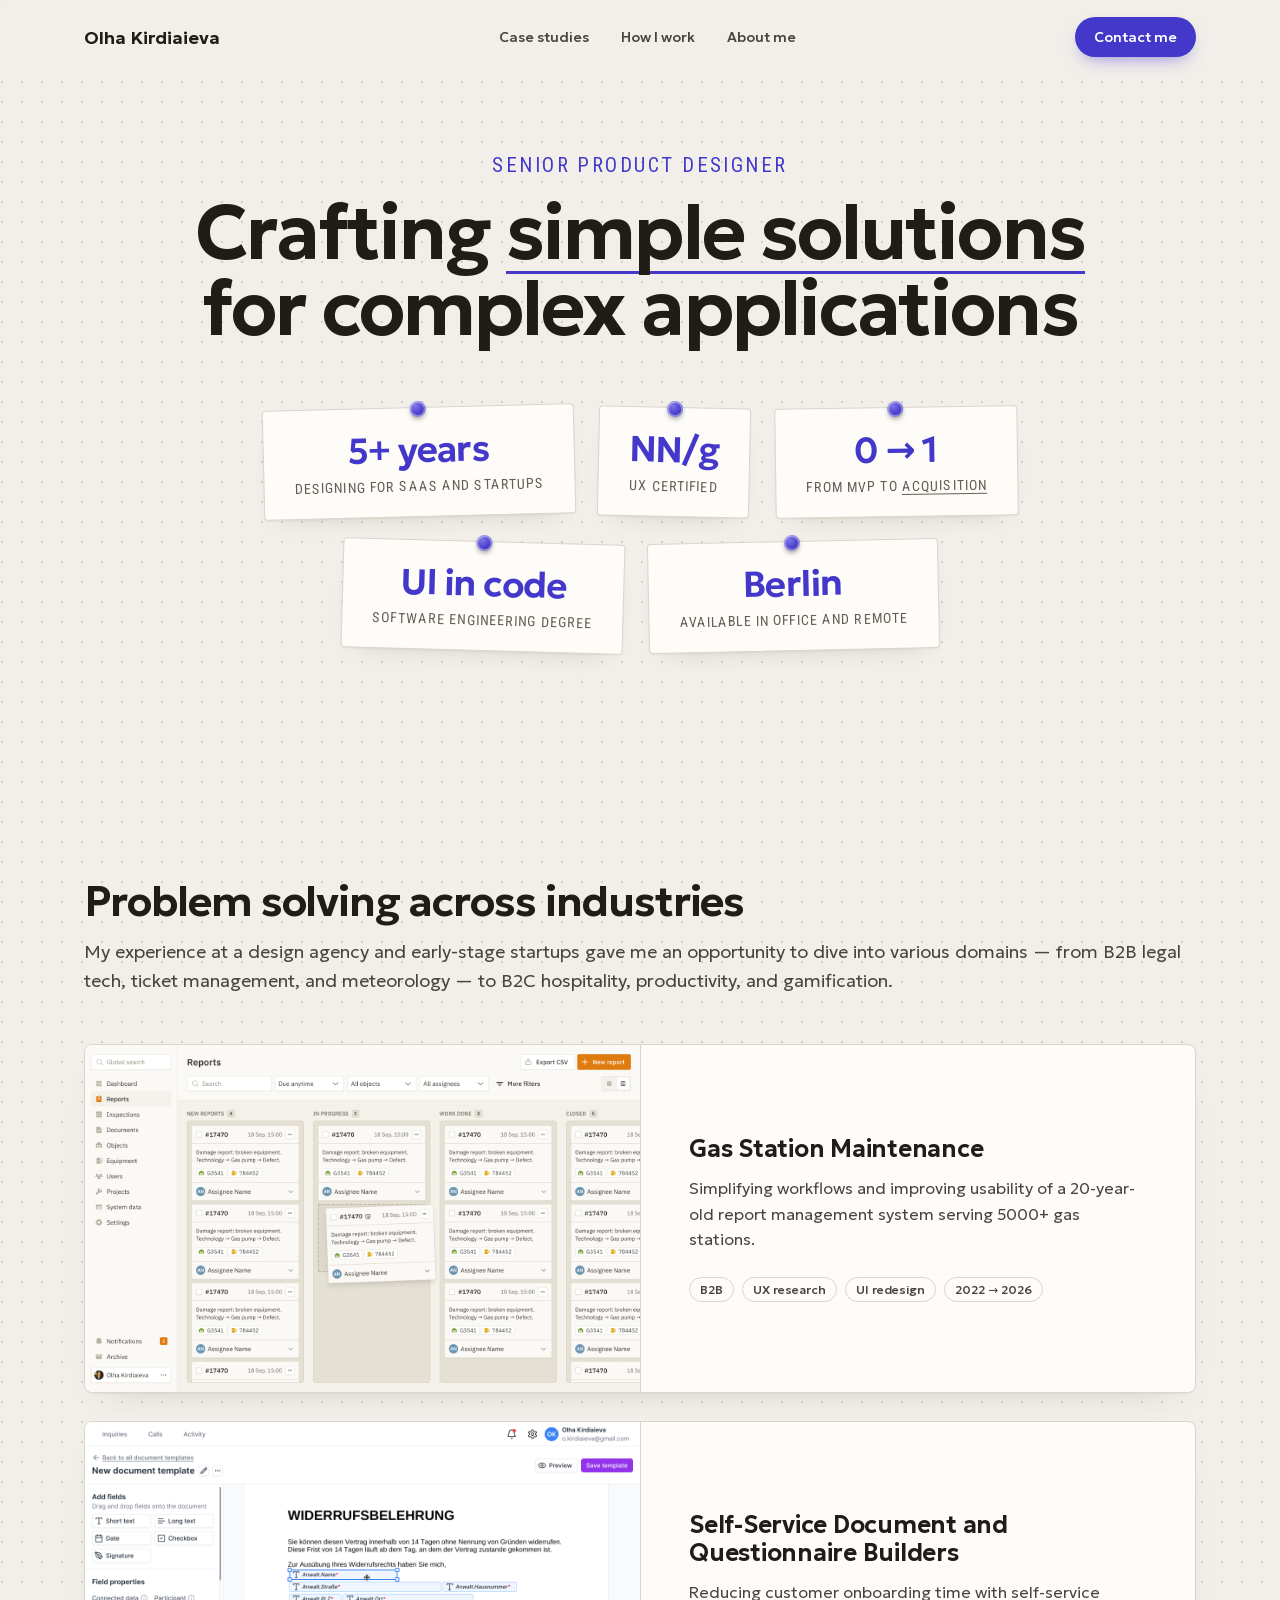
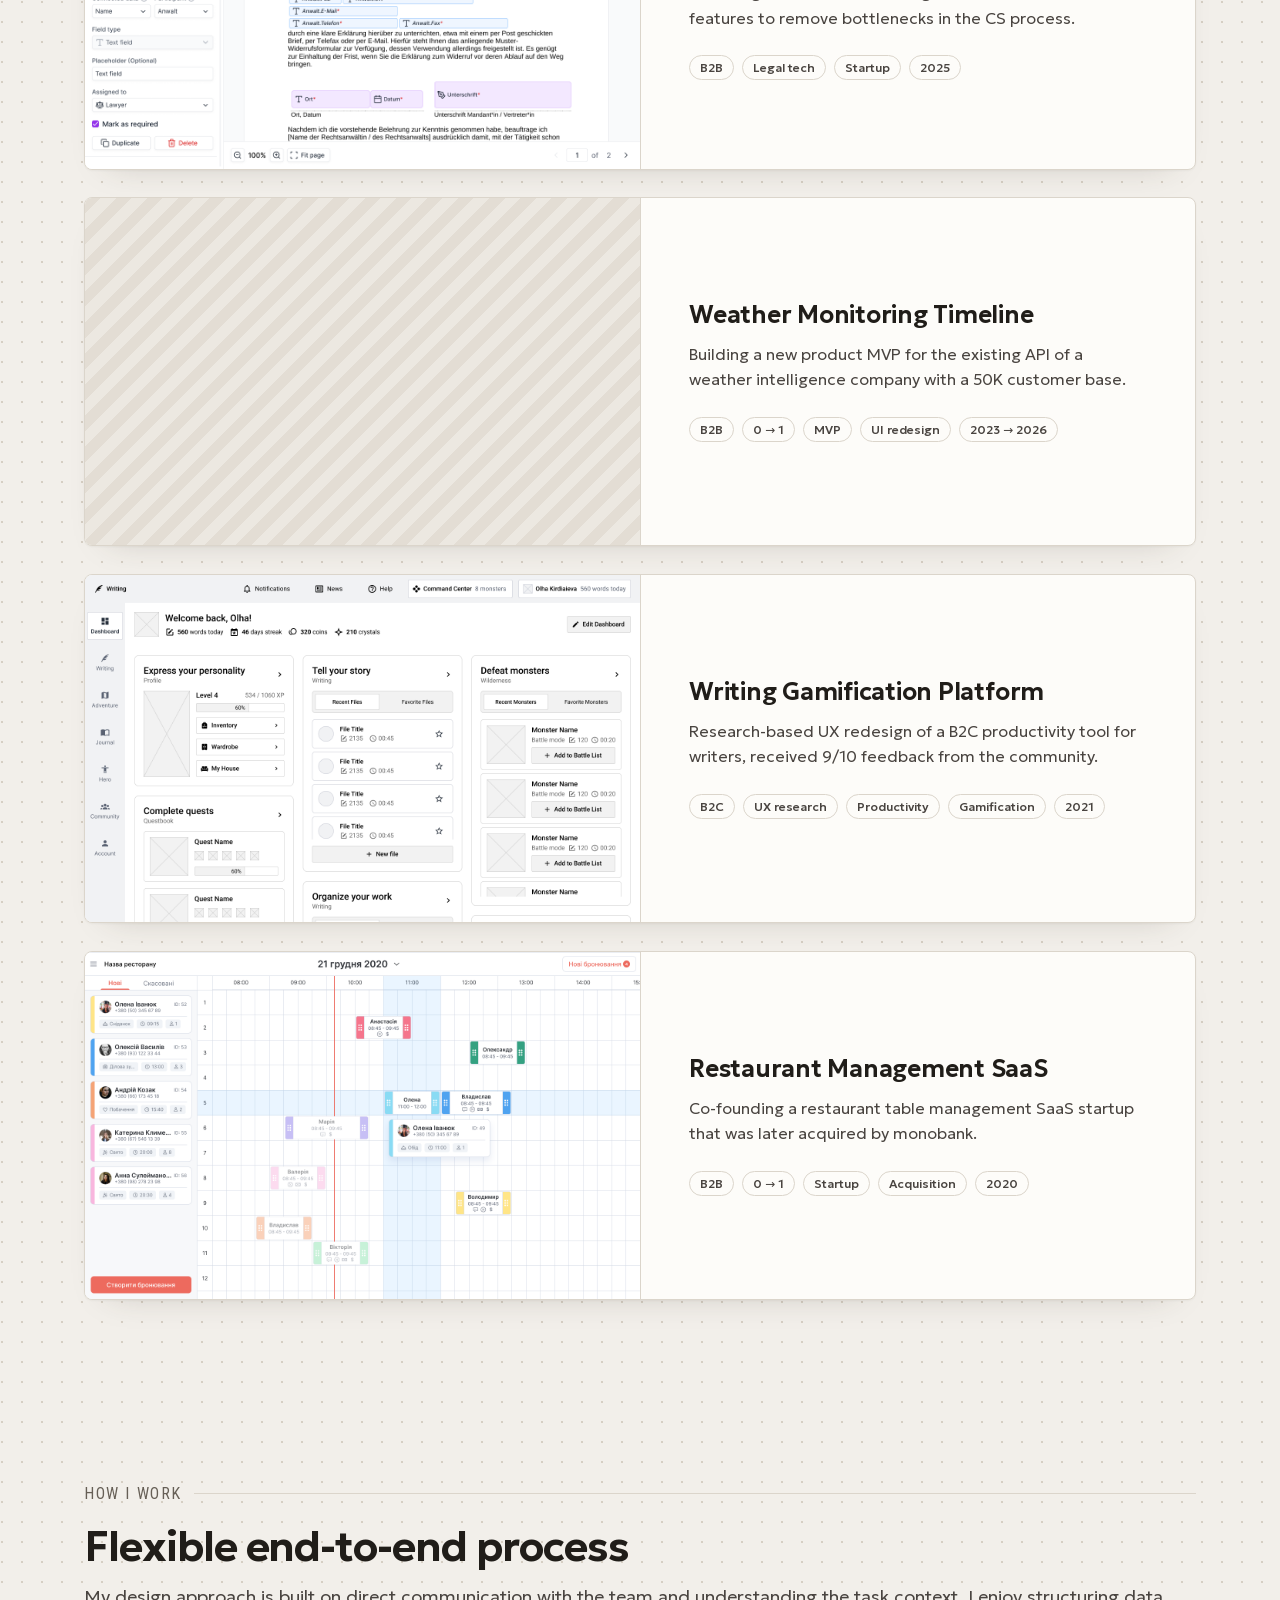
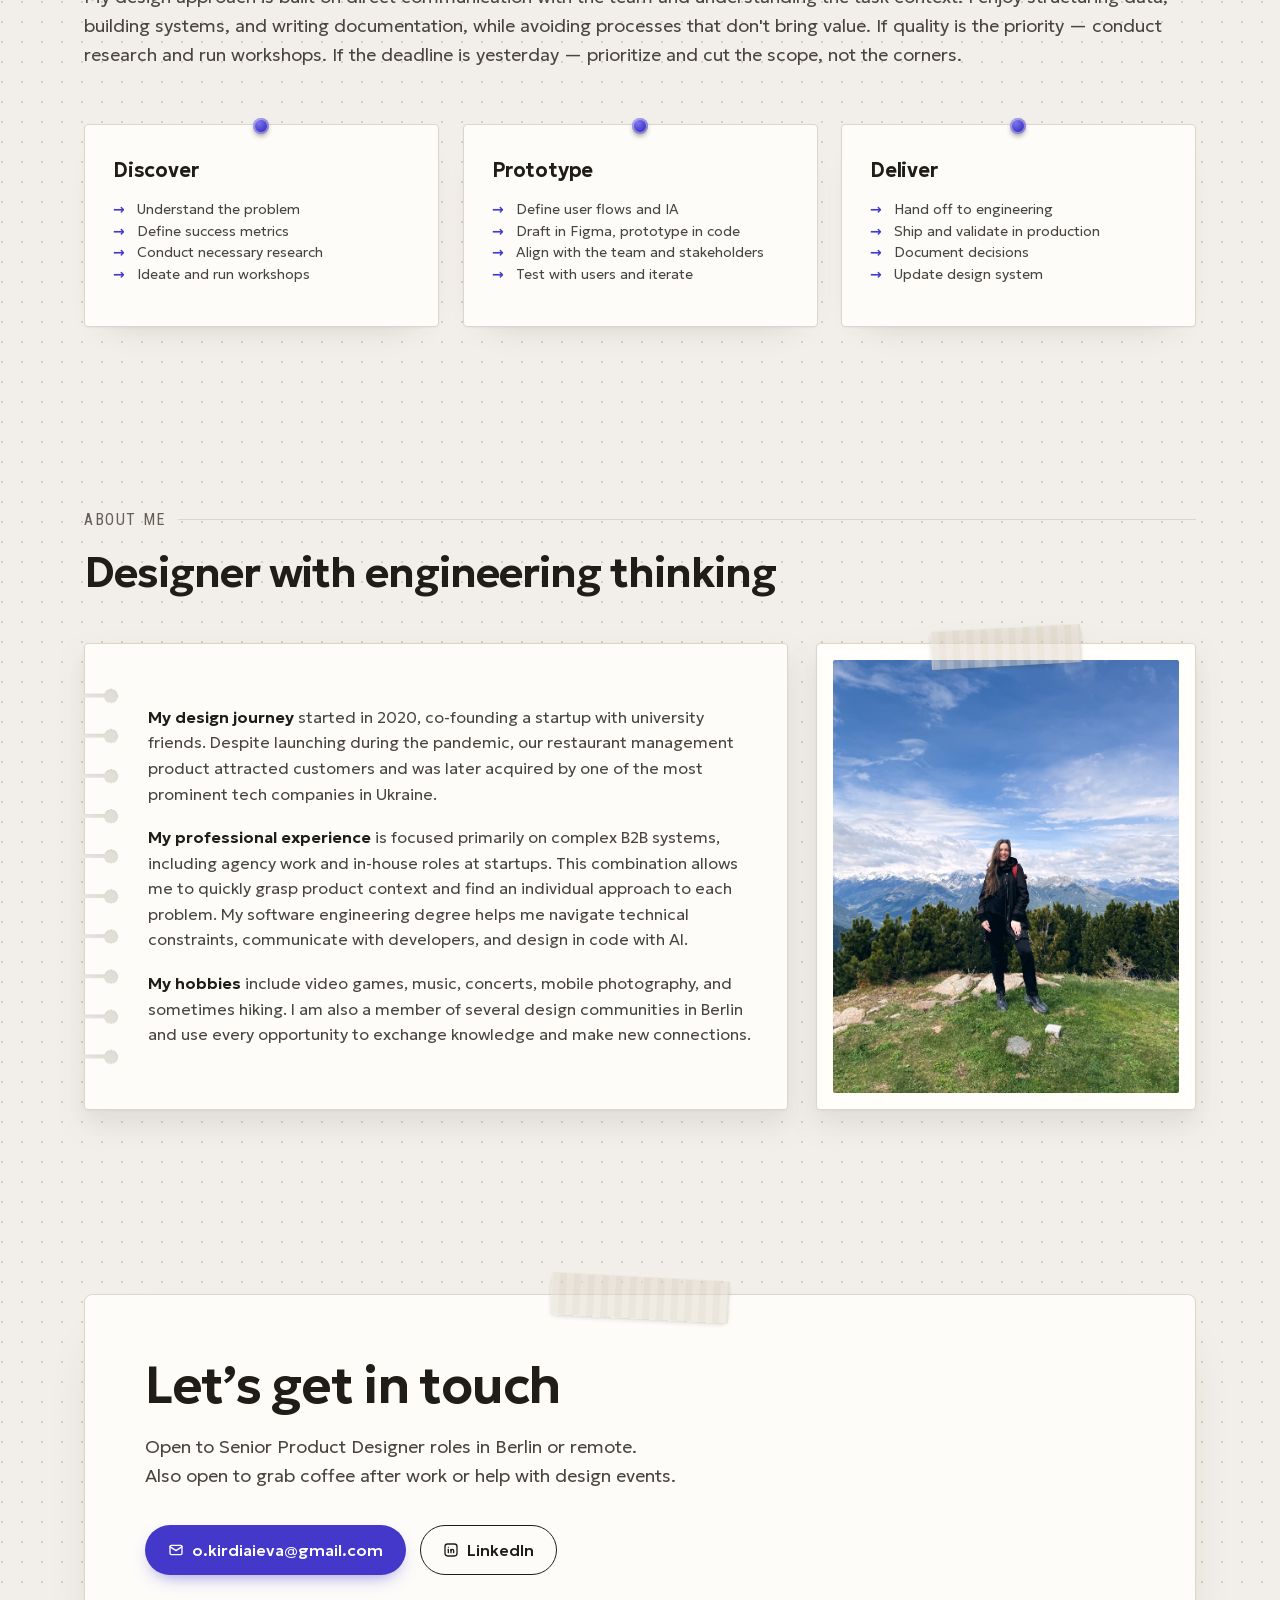
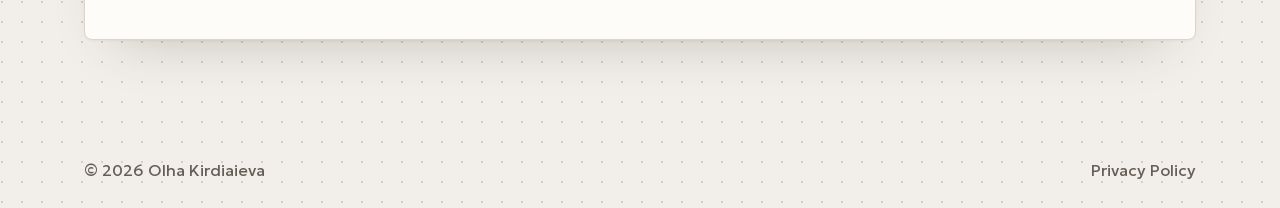
==== commit d0c17929: "Replace icon webfont with inline SVG masks, fix listbox ARIA and spacing drift - Drop the Tabler ico" ====
--- a/index.html
+++ b/index.html
@@ -9,7 +9,6 @@
 <title>Olha Kirdiaieva — Senior Product Designer</title>
 <link rel="icon" type="image/svg+xml" href="favicon.svg" />
 <!-- Fonts are self-hosted via @font-face in styles.css. -->
-<link rel="stylesheet" href="assets/tabler/tabler-icons.min.css" />
 <link rel="stylesheet" href="styles.css" />
 <script src="js/analytics.js"></script>
 </head>
@@ -29,7 +28,7 @@
       <div class="cert" style="transform:rotate(-1.4deg)">
         <span class="pin"></span>
         <div class="big">5+ years</div>
-        <div class="ckr">In SaaS and startups</div>
+        <div class="ckr">Designing for SaaS and startups</div>
       </div>
       <div class="cert" style="transform:rotate(1.2deg)">
         <span class="pin"></span>
@@ -63,12 +62,13 @@
     <h2 class="sec-title reveal">Problem solving across industries</h2>
     <p class="sec-intro reveal" style="margin-bottom:48px">
       My experience at a design agency and early-stage startups gave me an opportunity
-      to dive into various domains — from B2B legal tech, ticket management and meteorology —
+      to dive into various domains — from B2B legal tech, ticket management, and meteorology —
       to B2C hospitality, productivity, and gamification.
     </p>
 
-    <!-- Case cards are generated from content/manifest.json by js/site.js:
-         row 1 = first two studies (2-up), row 2 = the rest (3-up). -->
+    <!-- Case cards are generated from content/manifest.json by js/site.js.
+         They render one per row (cover left, copy right); the two containers
+         below just stack, so the split is purely a JS grouping artefact. -->
     <div class="work-row-top" id="work-feature"></div>
     <div class="work-grid" id="work-grid"></div>
   </div>
--- a/styles.css
+++ b/styles.css
@@ -47,7 +47,7 @@
   --paper-card2: #f8f5f0;   /* secondary sheet */
   --ink:         #201d19;   /* near-black warm ink */
   --ink-soft:    #494440;
-  --muted:       #898279;   /* warm gray */
+  --muted:       #665f56;   /* warm gray — darkened to clear 4.5:1 AA on paper, cards, and all sticky-note tints */
   --line:        #dbd5cb;   /* hairline on paper */
   --line-soft:   #e6e1d8;
   --accent:      #4338ca;   /* indigo */
@@ -77,8 +77,8 @@
   --lh-tight:  1.2;    /* small headings */
 
   /* ── Letter spacing ── */
-  --track-label:      0.18em;   /* 14px uppercase mono labels */
-  --track-label-sm:   0.12em;   /* 12px uppercase mono labels */
+  --track-label:      0.10em;   /* 14px uppercase mono labels */
+  --track-label-sm:   0.08em;   /* 12px uppercase mono labels */
   --track-quiet:      0.04em;   /* quiet mono meta (footer, timestamp) */
   --track-display:    -0.025em; /* display headings */
   --track-heading:    -0.02em;  /* section headings */
@@ -200,7 +200,7 @@
 
 /* ===== Pills / chips ===== */
 .chip {
-  display: inline-flex; align-items: center; gap: 7px; white-space: nowrap;
+  display: inline-flex; align-items: center; gap: 8px; white-space: nowrap;
   font-size: var(--text-sm); font-weight: 500;
   padding: 6px 14px;
   border: 1px solid var(--line);
@@ -211,7 +211,7 @@
 
 /* ===== Buttons ===== */
 .btn {
-  display: inline-flex; align-items: center; gap: 9px;
+  display: inline-flex; align-items: center; gap: 8px;
   font-family: var(--font); font-weight: 500; font-size: var(--text-md);
   padding: 14px 22px; border-radius: 999px;
   cursor: pointer; text-decoration: none; border: 1px solid transparent; white-space: nowrap;
@@ -228,22 +228,66 @@
 .btn-ghost:hover { background: var(--ink); color: var(--paper-card); }
 
 .mono-label {
-  font-family: var(--mono); font-size: var(--text-sm); letter-spacing: var(--track-label);
+  font-family: var(--mono); font-size: var(--text-sm);
   text-transform: uppercase; color: var(--muted);
 }
 
-.ti { line-height: 1; }
+/* ===== Icons — Tabler 3.31.0, inlined as mask images =====
+   The full Tabler icon font cost 820 KB of woff2 + 244 KB of CSS to deliver the
+   eight glyphs below (75 percent of the page weight), and its @font-face carried
+   no font-display, so every icon stayed invisible until that download finished.
+   These are the same outlines, taken from the @tabler/icons package and inlined
+   as masks: ~2.5 KB total, no extra request, and they paint with the stylesheet.
+   currentColor still drives the colour and font-size still drives the size, so
+   every existing `<i class="ti ti-mail"></i>` call site is unchanged — including
+   the ones built as strings in js/site.js.
+   To add an icon: copy the `d` attributes out of the package's
+   icons/outline/<name>.svg into the same one-line pattern below. */
+.ti {
+  /* Fails safe: an unknown ti-* class masks with a transparent gradient and
+     paints nothing, rather than showing a solid currentColor square. */
+  --ti: linear-gradient(transparent, transparent);
+  display: inline-block;
+  width: 1em; height: 1em;
+  flex: none;                 /* never let a flex row squash an icon */
+  vertical-align: -0.125em;   /* baseline-sit like the font glyph did */
+  line-height: 1;
+  background-color: currentColor;
+  -webkit-mask: var(--ti) center / contain no-repeat;
+          mask: var(--ti) center / contain no-repeat;
+}
+/* These must stay AFTER .ti: same specificity, so source order decides which
+   --ti wins on an element carrying both classes. */
+.ti-arrow-left  { --ti: url("data:image/svg+xml,%3Csvg xmlns='http://www.w3.org/2000/svg' viewBox='0 0 24 24' fill='none' stroke='black' stroke-width='2' stroke-linecap='round' stroke-linejoin='round'%3E%3Cpath d='M5 12l14 0'/%3E%3Cpath d='M5 12l6 6'/%3E%3Cpath d='M5 12l6 -6'/%3E%3C/svg%3E"); }
+.ti-arrow-right  { --ti: url("data:image/svg+xml,%3Csvg xmlns='http://www.w3.org/2000/svg' viewBox='0 0 24 24' fill='none' stroke='black' stroke-width='2' stroke-linecap='round' stroke-linejoin='round'%3E%3Cpath d='M5 12l14 0'/%3E%3Cpath d='M13 18l6 -6'/%3E%3Cpath d='M13 6l6 6'/%3E%3C/svg%3E"); }
+.ti-arrows-move-horizontal  { --ti: url("data:image/svg+xml,%3Csvg xmlns='http://www.w3.org/2000/svg' viewBox='0 0 24 24' fill='none' stroke='black' stroke-width='2' stroke-linecap='round' stroke-linejoin='round'%3E%3Cpath d='M18 9l3 3l-3 3'/%3E%3Cpath d='M15 12h6'/%3E%3Cpath d='M6 9l-3 3l3 3'/%3E%3Cpath d='M3 12h6'/%3E%3C/svg%3E"); }
+.ti-brand-linkedin  { --ti: url("data:image/svg+xml,%3Csvg xmlns='http://www.w3.org/2000/svg' viewBox='0 0 24 24' fill='none' stroke='black' stroke-width='2' stroke-linecap='round' stroke-linejoin='round'%3E%3Cpath d='M8 11v5'/%3E%3Cpath d='M8 8v.01'/%3E%3Cpath d='M12 16v-5'/%3E%3Cpath d='M16 16v-3a2 2 0 1 0 -4 0'/%3E%3Cpath d='M3 7a4 4 0 0 1 4 -4h10a4 4 0 0 1 4 4v10a4 4 0 0 1 -4 4h-10a4 4 0 0 1 -4 -4z'/%3E%3C/svg%3E"); }
+.ti-chevron-down  { --ti: url("data:image/svg+xml,%3Csvg xmlns='http://www.w3.org/2000/svg' viewBox='0 0 24 24' fill='none' stroke='black' stroke-width='2' stroke-linecap='round' stroke-linejoin='round'%3E%3Cpath d='M6 9l6 6l6 -6'/%3E%3C/svg%3E"); }
+.ti-mail  { --ti: url("data:image/svg+xml,%3Csvg xmlns='http://www.w3.org/2000/svg' viewBox='0 0 24 24' fill='none' stroke='black' stroke-width='2' stroke-linecap='round' stroke-linejoin='round'%3E%3Cpath d='M3 7a2 2 0 0 1 2 -2h14a2 2 0 0 1 2 2v10a2 2 0 0 1 -2 2h-14a2 2 0 0 1 -2 -2v-10z'/%3E%3Cpath d='M3 7l9 6l9 -6'/%3E%3C/svg%3E"); }
+.ti-menu-2  { --ti: url("data:image/svg+xml,%3Csvg xmlns='http://www.w3.org/2000/svg' viewBox='0 0 24 24' fill='none' stroke='black' stroke-width='2' stroke-linecap='round' stroke-linejoin='round'%3E%3Cpath d='M4 6l16 0'/%3E%3Cpath d='M4 12l16 0'/%3E%3Cpath d='M4 18l16 0'/%3E%3C/svg%3E"); }
+.ti-x  { --ti: url("data:image/svg+xml,%3Csvg xmlns='http://www.w3.org/2000/svg' viewBox='0 0 24 24' fill='none' stroke='black' stroke-width='2' stroke-linecap='round' stroke-linejoin='round'%3E%3Cpath d='M18 6l-12 12'/%3E%3Cpath d='M6 6l12 12'/%3E%3C/svg%3E"); }
 
 /* ===== Header ===== */
 .site-header {
+  --header-h: 74px;
   position: sticky; top: 0; z-index: 50;
+  border-bottom: 1px solid transparent;
+  transition: border-color .25s ease;
+}
+/* The blur + tint live on a pseudo-element rather than on .site-header itself.
+   backdrop-filter here would make the header a *backdrop root*, and the open
+   mobile menu — absolutely positioned below the header's box — would then have
+   nothing to sample inside that root, so its own blur would silently do nothing.
+   With the header unfiltered, this layer and the menu each blur the real page. */
+.site-header::before {
+  content: ""; position: absolute; inset: 0; z-index: -1;
   backdrop-filter: blur(7px);
   background: color-mix(in srgb, var(--paper) 78%, transparent);
-  border-bottom: 1px solid transparent;
-  transition: border-color .25s ease, background .25s ease;
-}
-.site-header.scrolled { border-bottom-color: var(--line-soft); background: color-mix(in srgb, var(--paper) 90%, transparent); }
-.nav-inner { display: flex; align-items: center; justify-content: space-between; height: 74px; }
+  transition: background .25s ease;
+}
+.site-header.scrolled { border-bottom-color: var(--line-soft); }
+.site-header.scrolled::before { background: color-mix(in srgb, var(--paper) 90%, transparent); }
+.nav-inner { display: flex; align-items: center; justify-content: space-between; height: var(--header-h); }
 .brand { display: flex; align-items: center; gap: 12px; text-decoration: none; color: var(--ink); }
 .brand b { font-weight: 600; font-size: var(--text-lg); }
 .nav-links { display: flex; align-items: center; gap: 32px; }
@@ -251,7 +295,11 @@
 .nav-links a::after { content:""; position:absolute; left:0; right:100%; bottom:-5px; height:2px; background:var(--accent); transition:right .25s ease; }
 .nav-links a:hover::after { right: 0; }
 .nav-cta { display: flex; align-items: center; gap: 14px; }
-.menu-btn { display: none; background: none; border: none; font-size: 24px; color: var(--ink); cursor: pointer; }
+.menu-btn {
+  display: none; align-items: center; justify-content: center;
+  width: 44px; height: 44px; margin: -8px;
+  background: none; border: none; font-size: 24px; color: var(--ink); cursor: pointer;
+}
 
 /* ===== Section scaffolding ===== */
 section { padding: 92px 0; }
@@ -265,7 +313,7 @@
 /* ===== Hero ===== */
 .hero { padding-top: 78px; padding-bottom: 96px; }
 .hero-inner { display: block; text-align: center; }
-.hero-eyebrow { font-size: clamp(16px, 1.6vw, 20px); letter-spacing: 0.2em; color: var(--accent); }
+.hero-eyebrow { font-size: clamp(16px, 1.6vw, 24px); letter-spacing: 0.12em; color: var(--accent); }
 .hero h1 { font-size: clamp(42px, 6vw, 76px); line-height: 1.0; letter-spacing: var(--track-display); font-weight: 600; margin: 18px auto 60px; max-width: 18ch; }
 /* stats restyled as the "wall of certificates": pinned paper cards.
    Cards hug their content (variety of widths) and the rows are centered.
@@ -277,12 +325,12 @@
 
 /* ===== Sticky notes ===== */
 .sticky {
-  padding: 17px 18px 19px;
+  padding: 16px 18px 20px;
   box-shadow: 0 14px 26px -16px rgba(60,50,35,.5), 0 1px 0 rgba(255,255,255,.6) inset;
   font-family: var(--font); position: absolute; width: 178px;
 }
-.sticky .k { font-family: var(--mono); font-size: var(--text-xs); letter-spacing: var(--track-label-sm); text-transform: uppercase; color: var(--ink-soft); opacity:.7; }
-.sticky .b { font-size: var(--text-sm); line-height: var(--lh-snug); margin-top: 7px; color: var(--ink); }
+.sticky .k { font-family: var(--mono); font-size: var(--text-xs); letter-spacing: var(--track-label-sm); text-transform: uppercase; color: var(--muted); }
+.sticky .b { font-size: var(--text-sm); line-height: var(--lh-snug); margin-top: 8px; color: var(--ink); }
 .sticky-yellow { background: #fbf2c9; }
 .sticky-green { background: #d7ecdc; }
 .sticky-blue { background: #d9e2fb; }
@@ -291,10 +339,13 @@
 /* .case-tags is used on the case-study hero (JS-injected). */
 .case-tags { display: flex; flex-wrap: wrap; gap: 8px; margin-bottom: 20px; }
 
-.work-row-top { display: grid; grid-template-columns: repeat(2, 1fr); gap: 28px; }
-.work-grid { display: grid; grid-template-columns: repeat(3, 1fr); gap: 28px; margin-top: 28px; }
+/* Case cards stack one per row; each is a horizontal split — a large cover on
+   the left, the copy centred on the right. Both containers are single-column
+   stacks (the old 2-up / 3-up split is gone), 28px between every card. */
+.work-row-top, .work-grid { display: flex; flex-direction: column; gap: 28px; }
+.work-grid { margin-top: 28px; }
 a.case-card {
-  text-decoration: none; color: var(--ink); display: flex; flex-direction: column;
+  text-decoration: none; color: var(--ink); display: flex; flex-direction: row; align-items: stretch;
   background: var(--paper-card); border: 1px solid var(--line); border-radius: 8px; overflow: hidden;
   box-shadow: 0 1px 2px rgba(60,50,35,.05), 0 16px 34px -26px rgba(60,50,35,.28);
   /* Reveal fade (opacity .6s) lives here too — otherwise this rule's higher
@@ -303,12 +354,18 @@
   transition: opacity .6s ease-out, transform .25s ease, box-shadow .25s ease;
 }
 a.case-card:hover { transform: translateY(-4px); box-shadow: 0 1px 2px rgba(60,50,35,.05), 0 26px 46px -28px rgba(60,50,35,.34); }
-a.case-card .cover { width: 100%; aspect-ratio: 16 / 10; height: auto; display: block; }
-a.case-card .cc-body { padding: 22px 24px 26px; display: flex; flex-direction: column; flex: 1; border-top: 1px solid var(--line); }
+/* Cover keeps its original 16:10 shape and defines the card height; the body
+   centres within it. Narrowed from 56% to shrink the card without distorting
+   the image — cc-body's flex:1 absorbs the freed width automatically. */
+a.case-card .cover { flex: 0 0 50%; align-self: stretch; aspect-ratio: 16 / 10; display: block; }
+a.case-card .cc-body {
+  flex: 1; display: flex; flex-direction: column; justify-content: center;
+  padding: 40px 48px; border-left: 1px solid var(--line);
+}
 a.case-card .yr { display: none; }
-a.case-card h3 { font-size: var(--text-xl); line-height: var(--lh-tight); letter-spacing: var(--track-heading-sm); font-weight: 600; margin: 8px 0 9px; }
-a.case-card p { font-size: var(--text-sm); line-height: var(--lh-snug); color: var(--ink-soft); font-weight: 300; margin: 0 0 18px; }
-a.case-card .cc-tags { display: flex; flex-wrap: wrap; gap: 8px; margin: auto 0 0; }
+a.case-card h3 { font-size: var(--text-2xl); line-height: var(--lh-tight); letter-spacing: var(--track-heading-sm); font-weight: 600; margin: 0 0 12px; }
+a.case-card p { font-size: var(--text-md); line-height: var(--lh-body); color: var(--ink-soft); font-weight: 300; margin: 0 0 24px; }
+a.case-card .cc-tags { display: flex; flex-wrap: wrap; gap: 8px; margin: 0; }
 a.case-card .cc-tags .chip { font-size: var(--text-xs); padding: 4px 10px; }
 
 /* ===== Skills process ===== */
@@ -331,7 +388,7 @@
   pointer-events: none;
 }
 .process-track .step:nth-child(3n) .step-icon { transform: scaleX(-1); }
-.step h4 { font-size: var(--text-xl); font-weight: 600; letter-spacing: var(--track-heading-sm); margin: 4px 0 16px; text-align: left; }
+.step h3 { font-size: var(--text-xl); font-weight: 600; letter-spacing: var(--track-heading-sm); margin: 4px 0 16px; text-align: left; }
 .step p { font-size: var(--text-sm); line-height: var(--lh-snug); color: var(--ink-soft); font-weight: 300; margin: 0 0 16px; }
 .step .step-list { list-style: none; margin: 0; padding: 0; }
 .step .step-list li { font-size: var(--text-sm); line-height: var(--lh-snug); color: var(--ink-soft); font-weight: 300; display: flex; gap: 8px; }
@@ -346,7 +403,7 @@
 .cert .ckr { font-family: var(--mono); font-size: var(--text-xs); letter-spacing: var(--track-label-sm); text-transform: uppercase; color: var(--muted); }
 .cert .ckr a { color: inherit; text-decoration: underline; text-underline-offset: 3px; }
 .cert .ckr a:hover { color: var(--accent); }
-.cert h5 { font-size: var(--text-lg); font-weight: 600; letter-spacing: var(--track-heading-sm); margin: 9px 0 7px; line-height: var(--lh-tight); }
+.cert h5 { font-size: var(--text-lg); font-weight: 600; letter-spacing: var(--track-heading-sm); margin: 8px 0; line-height: var(--lh-tight); }
 .cert p { font-size: var(--text-sm); line-height: var(--lh-snug); color: var(--ink-soft); font-weight: 300; margin: 0; }
 .cert .big { font-size: var(--text-3xl); font-weight: 600; color: var(--accent); letter-spacing: var(--track-heading); }
 
@@ -470,7 +527,7 @@
 /* ===== Site footer ===== */
 .site-footer { padding: 28px 0; }
 .footer-inner { display: flex; align-items: center; justify-content: space-between; gap: 12px 24px; flex-wrap: wrap; }
-.footer-copy { font-family: var(--mono); font-size: var(--text-md); letter-spacing: var(--track-quiet); color: var(--muted); text-decoration: none; }
+.footer-copy { font-family: var(--font); font-size: var(--text-md); color: var(--muted); text-decoration: none; }
 a.footer-link { text-underline-offset: 3px; }
 a.footer-link:hover { color: var(--accent); text-decoration: underline; }
 
@@ -491,15 +548,20 @@
   box-shadow: 0 4px 6px -1px rgba(60,50,35,.1), 0 2px 4px -2px rgba(60,50,35,.1);
 }
 .legal .lang-switch-menu[hidden] { display: none; }
-.legal .lang-switch-menu li {
+/* The <li> is now a bare track; the real control inside it carries the styling,
+   so the whole row is the hit target rather than only the text. */
+.legal .lang-switch-menu li { display: flex; margin: 0; }
+.legal .lang-switch-menu button {
   display: flex; align-items: center; box-sizing: border-box;
+  flex: 1; text-align: left;
   font-family: var(--font); font-weight: 400; font-size: var(--text-sm); line-height: 1.4;
-  color: var(--ink-soft); padding: 10px 12px; margin: 0; border-radius: 10px;
+  color: var(--ink-soft); padding: 10px 12px; margin: 0;
+  background: none; border: none; border-radius: 10px;
   cursor: pointer; white-space: nowrap;
   transition: background .15s ease, color .15s ease;
 }
-.legal .lang-switch-menu li:hover { background: var(--line-soft); color: var(--ink); }
-.legal .lang-switch-menu li[aria-selected="true"] { background: var(--line-soft); color: var(--ink); }
+.legal .lang-switch-menu button:hover { background: var(--line-soft); color: var(--ink); }
+.legal .lang-switch-menu button[aria-current="true"] { background: var(--line-soft); color: var(--ink); }
 .legal-lead { font-size: var(--text-lg); line-height: var(--lh-body); color: var(--ink-soft); font-weight: 300; }
 .legal h2 { font-size: var(--text-2xl); font-weight: 600; letter-spacing: var(--track-heading-sm); margin: 42px 0 12px; }
 .legal h3 { font-size: var(--text-lg); font-weight: 600; margin: 24px 0 6px; }
@@ -654,7 +716,7 @@
 /* pull quote / testimonial */
 .cs-quote { max-width: 760px; margin: 56px auto 0; padding: 28px 32px; background: var(--paper-card); border: 1px solid var(--line); border-left: 3px solid var(--accent); border-radius: 0 6px 6px 0; box-shadow: 0 1px 2px rgba(60,50,35,.04), 0 12px 32px -16px rgba(60,50,35,.18); }
 .cs-quote p { font-size: var(--text-lg); line-height: 1.52; color: var(--ink); font-weight: 400; margin: 0 0 12px; }
-.cs-quote .by { font-family: var(--mono); font-size: var(--text-xs); letter-spacing: var(--track-label-sm); text-transform: uppercase; color: var(--muted); }
+.cs-quote .by { font-family: var(--mono); font-size: var(--text-sm); letter-spacing: var(--track-label-sm); text-transform: uppercase; color: var(--muted); }
 
 
 /* empty-state notice */
@@ -690,21 +752,44 @@
   .photo-frame .ph { aspect-ratio: 5 / 6; }
 }
 @media (max-width: 980px) {
-  .work-grid, .process-track { display: flex; flex-wrap: wrap; justify-content: center; }
-  .work-grid > * { flex: 0 1 calc(50% - 14px); }
+  .process-track { display: flex; flex-wrap: wrap; justify-content: center; }
   .process-track > * { flex: 0 1 calc(50% - 12px); }
   .about-grid { grid-template-columns: 1fr; gap: 40px; }
   .about-photo { justify-content: center; }
 }
+/* Below this the right-hand copy column gets cramped, so the card stacks:
+   full-width cover on top, copy underneath (back to the original vertical form).
+   1024px (not 760px): below ~984px the copy column needs more lines than the
+   cover's 16:10 aspect-ratio height provides, so align-items:stretch stretches
+   the cover past its ratio and object-fit:cover crops it — stacking earlier
+   avoids that mismatch entirely. */
+@media (max-width: 1024px) {
+  a.case-card { flex-direction: column; }
+  a.case-card .cover { flex: none; width: 100%; }
+  a.case-card .cc-body { padding: 24px 28px 28px; justify-content: flex-start; border-left: none; border-top: 1px solid var(--line); }
+  a.case-card h3 { font-size: var(--text-xl); }
+  a.case-card p { font-size: var(--text-sm); line-height: var(--lh-snug); }
+}
 @media (max-width: 820px) {
   .cs-cover .ph { height: 320px; }
   .nav-links { display: none; }
-  .menu-btn { display: block; }
+  .menu-btn { display: flex; }
+  /* Header strip and menu panel are ONE blur surface, not two stacked ones.
+     Each backdrop-filter samples only the backdrop under its own box and clamps
+     at its edges, so two layers meeting at y=74px blur the same text from
+     opposite sides and leave a visible cut. Instead the panel starts at the top
+     of the header and pads its content down past it, while the header's own
+     blur+tint step aside; the panel sits at z-index -1 (like .site-header::before)
+     so the brand, CTA and close button still paint above it. */
+  .site-header.nav-open::before { backdrop-filter: none; background: transparent; }
+  .site-header.nav-open { border-bottom-color: transparent; }
   .site-header.nav-open .nav-links {
     display: flex; flex-direction: column; align-items: stretch; gap: 2px;
-    position: absolute; top: 100%; left: 0; right: 0;
-    background: var(--paper); border-bottom: 1px solid var(--line-soft);
-    padding: 10px 22px 18px;
+    position: absolute; top: 0; left: 0; right: 0; z-index: -1;
+    backdrop-filter: blur(7px);
+    background: color-mix(in srgb, var(--paper) 78%, transparent);
+    border-bottom: 1px solid var(--line-soft);
+    padding: calc(var(--header-h) + 10px) 22px 18px;
     box-shadow: 0 16px 28px -18px rgba(60,50,35,.35);
   }
   .site-header.nav-open .nav-links a { font-size: var(--text-md); padding: 12px 0; }
@@ -713,8 +798,7 @@
 @media (max-width: 680px) {
   .wrap { padding: 0 22px; }
   section { padding: 76px 0; }
-  .work-grid > *, .process-track > * { flex-basis: 100%; }
-  .work-row-top { grid-template-columns: 1fr; }
+  .process-track > * { flex-basis: 100%; }
   .step-icon { width: 80px; height: 80px; }
   .about-text { transform: none; }
   .hero .stats { flex-direction: column; align-items: center; }
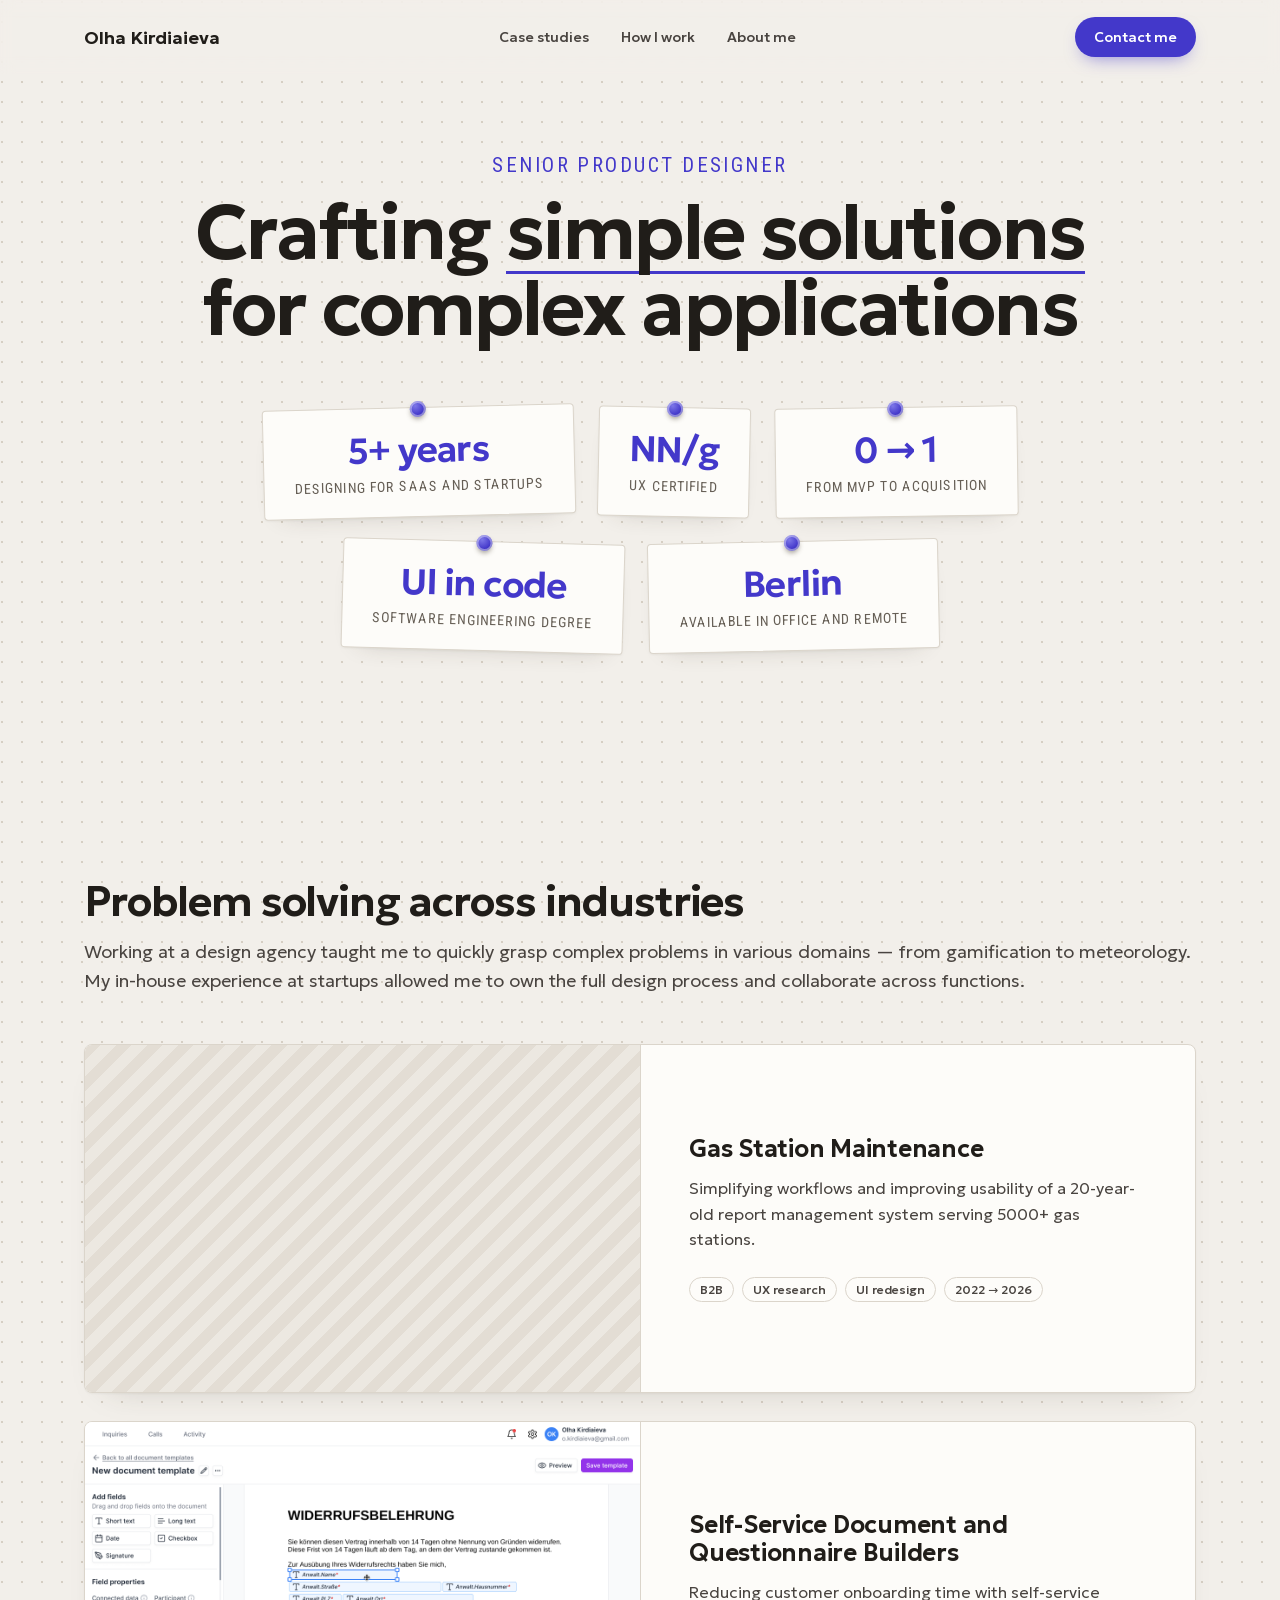
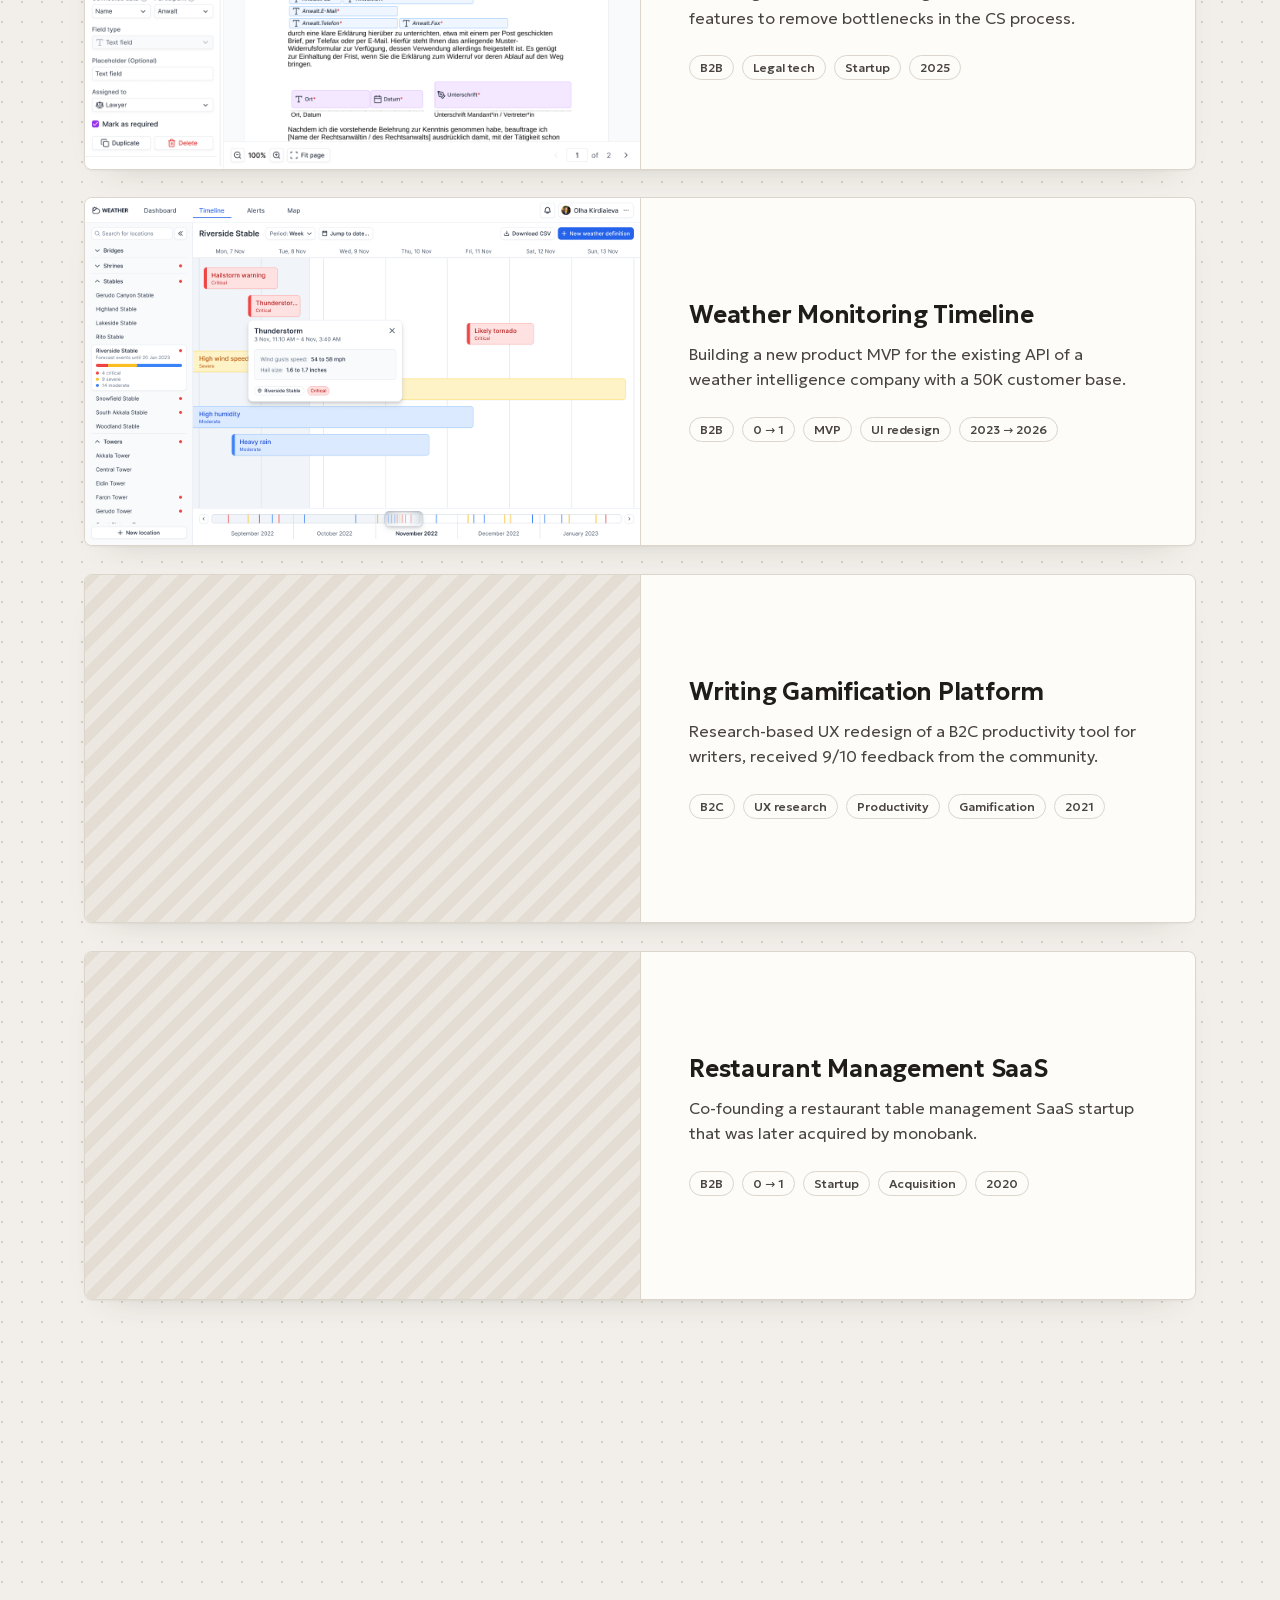
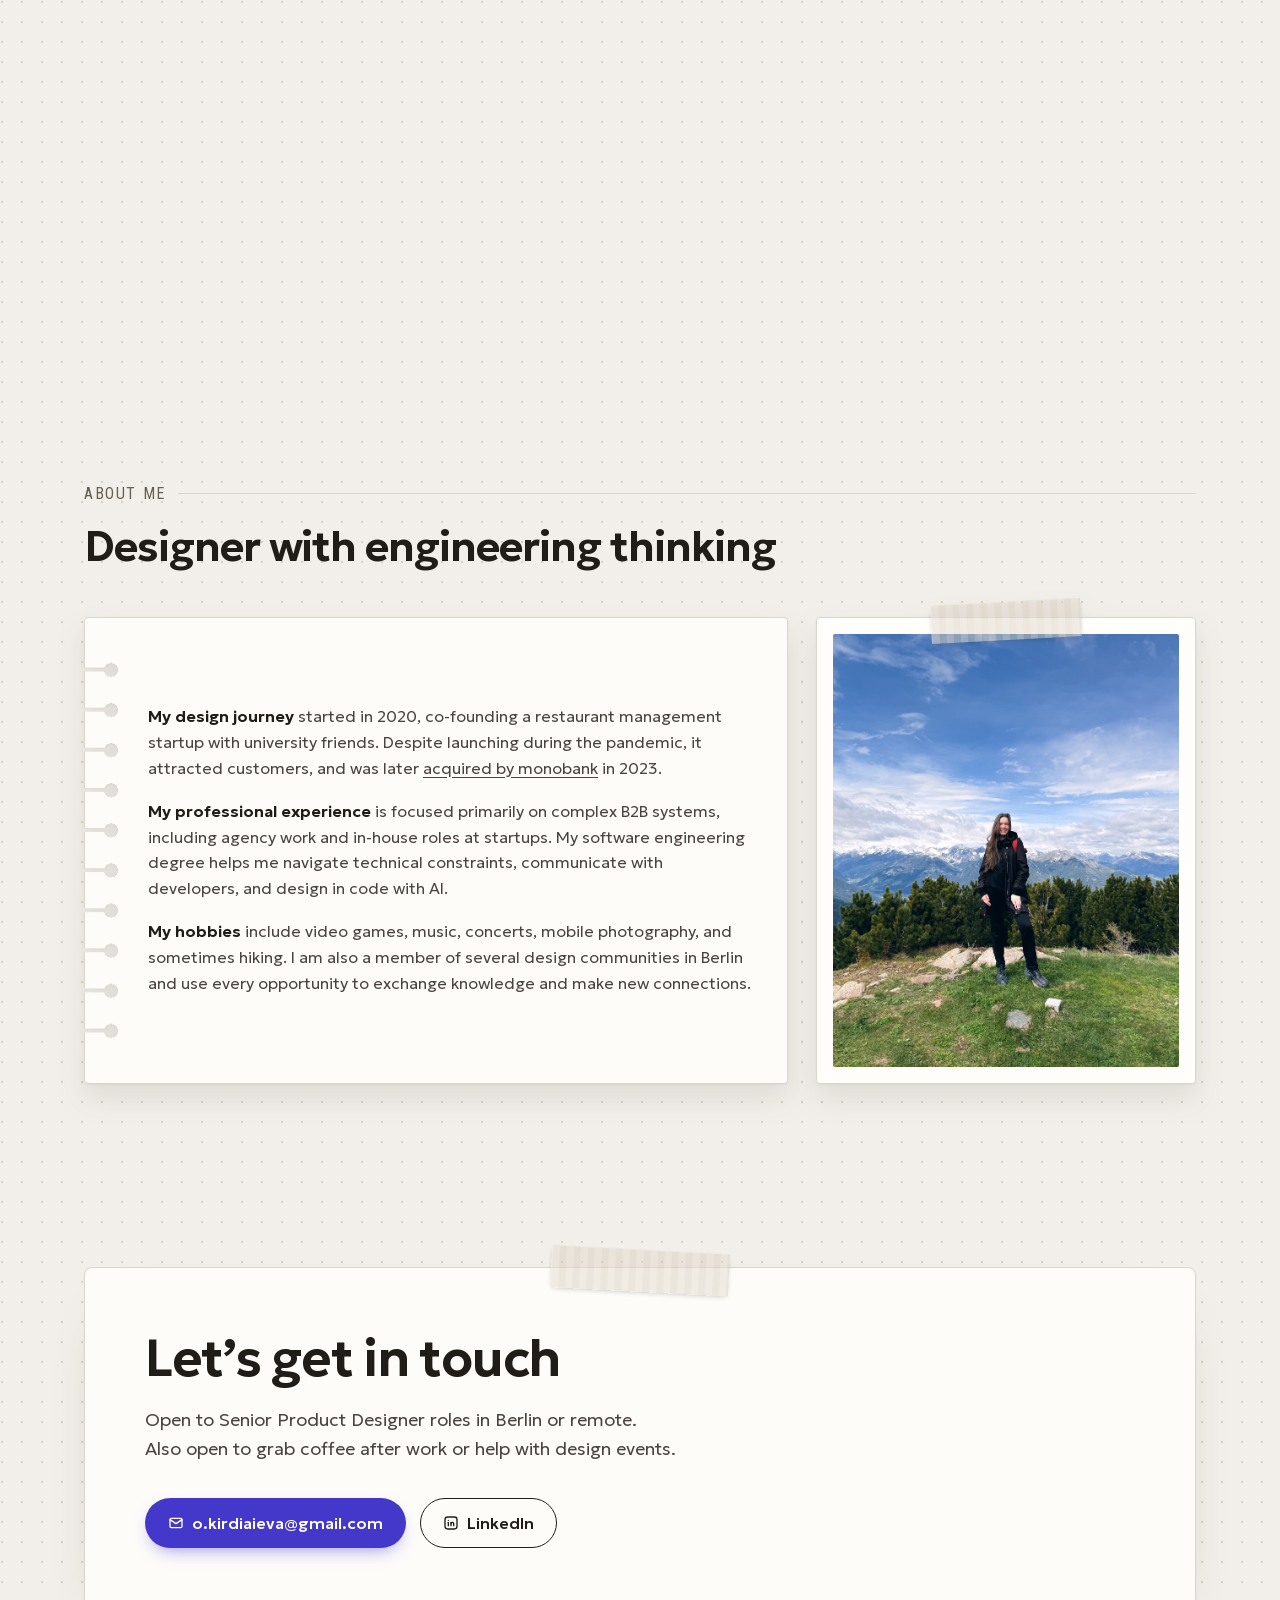
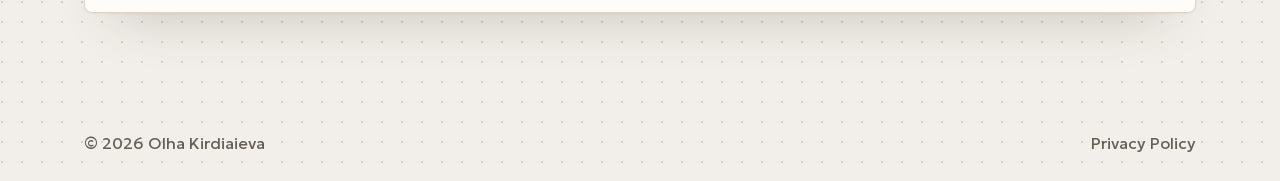
==== commit 5b4fb507: "Shortened section intros" ====
--- a/index.html
+++ b/index.html
@@ -38,8 +38,7 @@
       <div class="cert" style="transform:rotate(-0.8deg)">
         <span class="pin"></span>
         <div class="big">0 → 1</div>
-        <div class="ckr">From MVP to
-          <a href="https://forbes.ua/news/monobank-pridbav-servis-takeuseat-18092023-16052" target="_blank">acquisition</a></div>
+        <div class="ckr">From MVP to acquisition</div>
       </div>
       <div class="cert" style="transform:rotate(1.6deg)">
         <span class="pin"></span>
@@ -60,10 +59,9 @@
   <div class="wrap">
     <div class="sec-label reveal"><span class="t">Case studies</span><span class="rule"></span></div>
     <h2 class="sec-title reveal">Problem solving across industries</h2>
-    <p class="sec-intro reveal" style="margin-bottom:48px">
-      My experience at a design agency and early-stage startups gave me an opportunity
-      to dive into various domains — from B2B legal tech, ticket management, and meteorology —
-      to B2C hospitality, productivity, and gamification.
+    <p class="sec-intro reveal">
+      Working at a design agency taught me to quickly grasp complex problems in various domains — from gamification to meteorology.
+      My in-house experience at startups allowed me to own the full design process and collaborate across functions.
     </p>
 
     <!-- Case cards are generated from content/manifest.json by js/site.js.
@@ -79,10 +77,9 @@
   <div class="wrap">
     <div class="sec-label reveal"><span class="t">How I work</span><span class="rule"></span></div>
     <h2 class="sec-title reveal">Flexible end-to-end process</h2>
-    <p class="sec-intro reveal" style="margin-bottom:54px">
-      My design approach is built on direct communication with the team and understanding the task context.
-      I enjoy structuring data, building systems, and writing documentation, while avoiding processes that don't bring value.
-      If quality is the priority — conduct research and run workshops. If the deadline is yesterday — prioritize and cut the scope, not the corners.
+    <p class="sec-intro reveal">
+      I communicate with the team, write documentation people actually read, and build processes that bring real value.
+      If quality is the priority — conduct research and run workshops. If the deadline was yesterday — prioritize and cut the scope, not the corners.
     </p>
 
     <div class="process">
@@ -100,11 +97,10 @@
     <div class="about-grid">
       <div class="about-text reveal">
         <div class="about-paper" aria-hidden="true"></div>
-        <p><strong>My design journey</strong> started in 2020, co-founding a startup with university friends.
-          Despite launching during the pandemic, our restaurant management product attracted customers and was later acquired by one of the most prominent tech companies in Ukraine.
+        <p><strong>My design journey</strong> started in 2020, co-founding a restaurant management startup with university friends.
+          Despite launching during the pandemic, it attracted customers, and was later <a href="https://forbes.ua/news/monobank-pridbav-servis-takeuseat-18092023-16052" target="_blank">acquired by monobank</a> in 2023.
         </p>
         <p><strong>My professional experience</strong> is focused primarily on complex B2B systems, including agency work and in-house roles at startups.
-          This combination allows me to quickly grasp product context and find an individual approach to each problem.
           My software engineering degree helps me navigate technical constraints, communicate with developers, and design in code with AI.
         </p>
         <p><strong>My hobbies</strong> include video games, music, concerts, mobile photography, and sometimes hiking.
--- a/styles.css
+++ b/styles.css
@@ -180,6 +180,21 @@
   background-size: 100% 3px;
   padding-bottom: 1px;
 }
+
+/* ===== Inline prose link =====
+   Reads as the surrounding text (inherited colour, offset underline) and only
+   picks up the accent on hover, so it never interrupts the sentence. Shared by
+   the hero certificate cards and the about-me paragraphs — one rule so the two
+   can't drift. Case-study prose (.cs-prose a) and the legal pages keep their
+   own treatments: those are link-dense and read better with a visible colour. */
+.cert .ckr a,
+.about-text a {
+  color: inherit;
+  text-decoration: underline;
+  text-underline-offset: 3px;
+}
+.cert .ckr a:hover,
+.about-text a:hover { color: var(--accent); }
 
 /* ===== Striped image placeholder ===== */
 .ph {
@@ -308,7 +323,11 @@
 .sec-label .t { font-family: var(--mono); font-size: var(--text-md); font-weight: 400; letter-spacing: var(--track-label); text-transform: uppercase; color: var(--muted); }
 .sec-label .rule { flex: 1; height: 1px; background: var(--line); }
 .sec-title { font-size: var(--text-5xl); line-height: 1.05; letter-spacing: var(--track-display); font-weight: 600; margin: 0 0 14px; max-width: 760px; }
-.sec-intro { font-size: var(--text-lg); line-height: var(--lh-body); color: var(--ink-soft); font-weight: 300; max-width: none; margin: 0; }
+.sec-intro { font-size: var(--text-lg); line-height: var(--lh-body); color: var(--ink-soft); font-weight: 300; max-width: none; margin: 0 0 48px; }
+/* The gap from a section's intro down to its first content block. 48px is the
+   default (it matches .about-grid's top margin); the process track sits one
+   step wider because its pinned cards read heavier than the case cards. */
+#process .sec-intro { margin-bottom: 56px; }
 
 /* ===== Hero ===== */
 .hero { padding-top: 78px; padding-bottom: 96px; }
@@ -401,8 +420,6 @@
 }
 .cert .pin { top: -7px; left: 50%; margin-left: -8px; }
 .cert .ckr { font-family: var(--mono); font-size: var(--text-xs); letter-spacing: var(--track-label-sm); text-transform: uppercase; color: var(--muted); }
-.cert .ckr a { color: inherit; text-decoration: underline; text-underline-offset: 3px; }
-.cert .ckr a:hover { color: var(--accent); }
 .cert h5 { font-size: var(--text-lg); font-weight: 600; letter-spacing: var(--track-heading-sm); margin: 8px 0; line-height: var(--lh-tight); }
 .cert p { font-size: var(--text-sm); line-height: var(--lh-snug); color: var(--ink-soft); font-weight: 300; margin: 0; }
 .cert .big { font-size: var(--text-3xl); font-weight: 600; color: var(--accent); letter-spacing: var(--track-heading); }
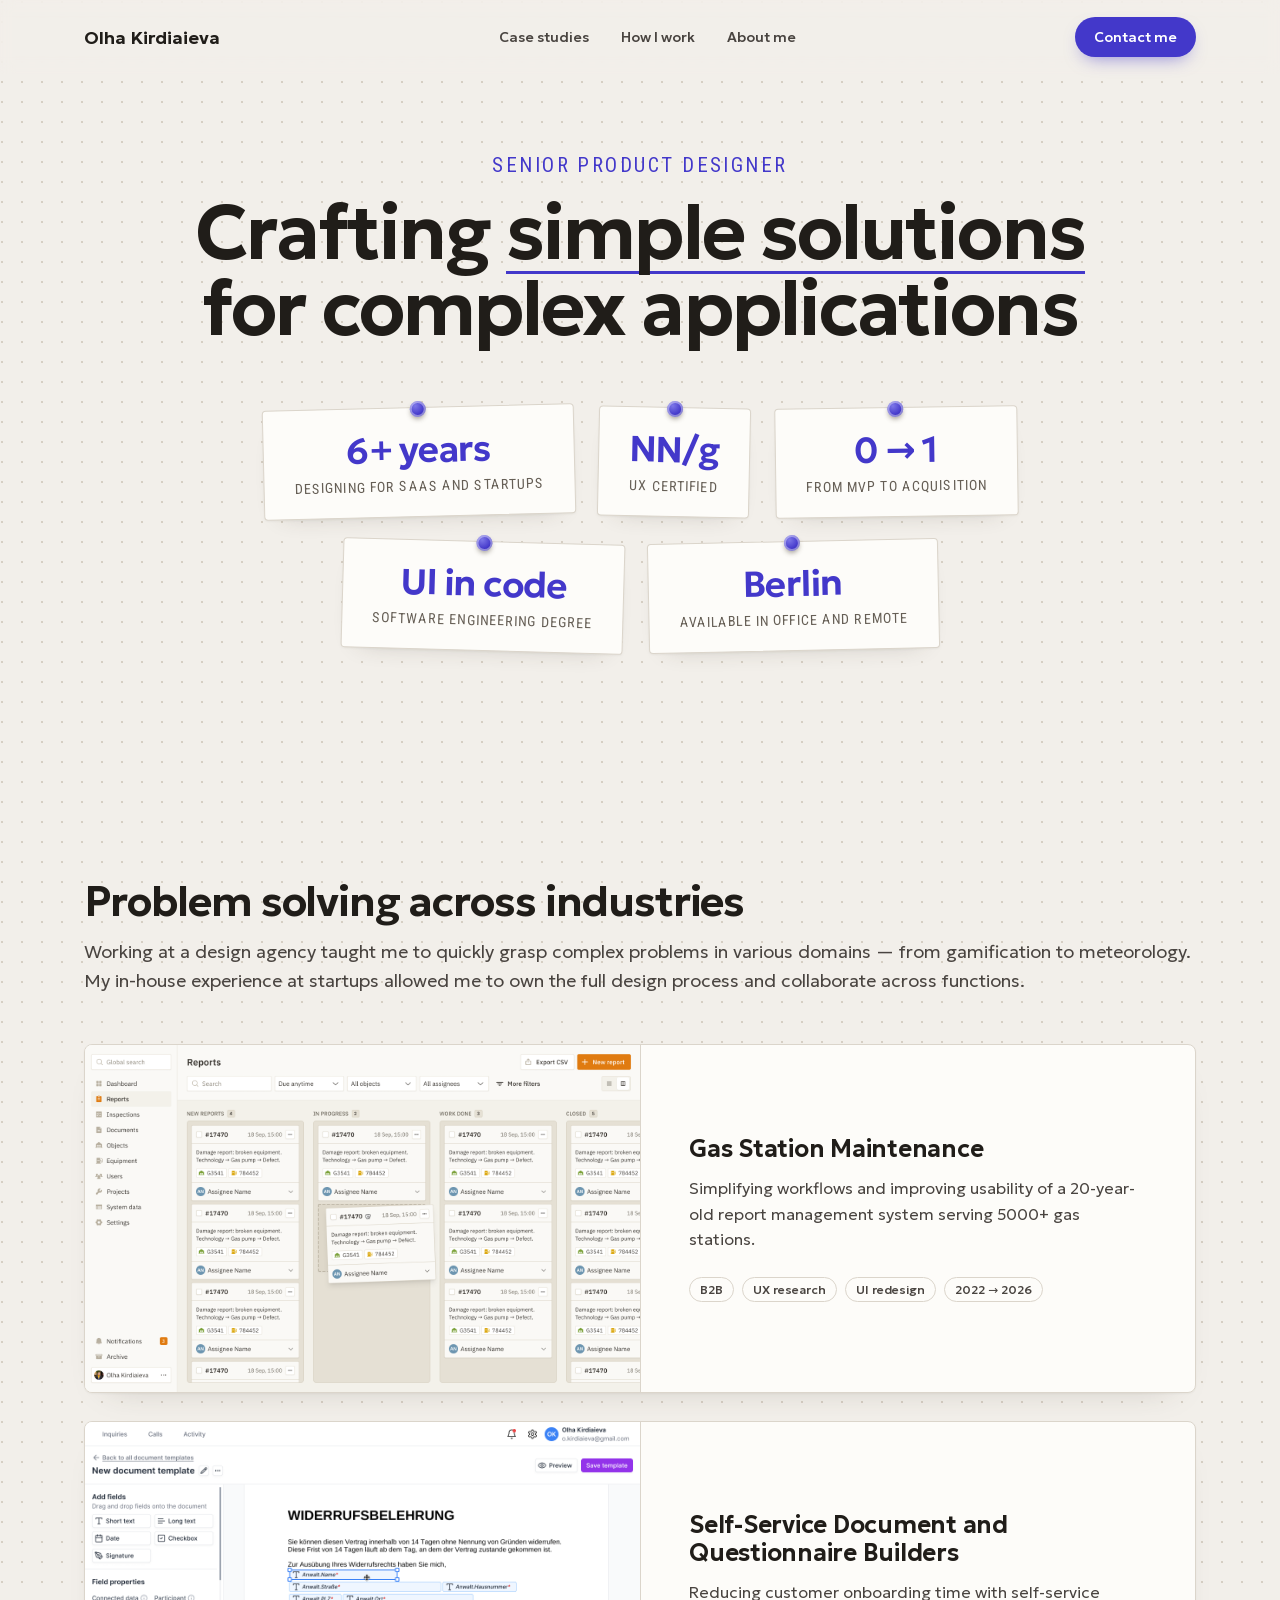
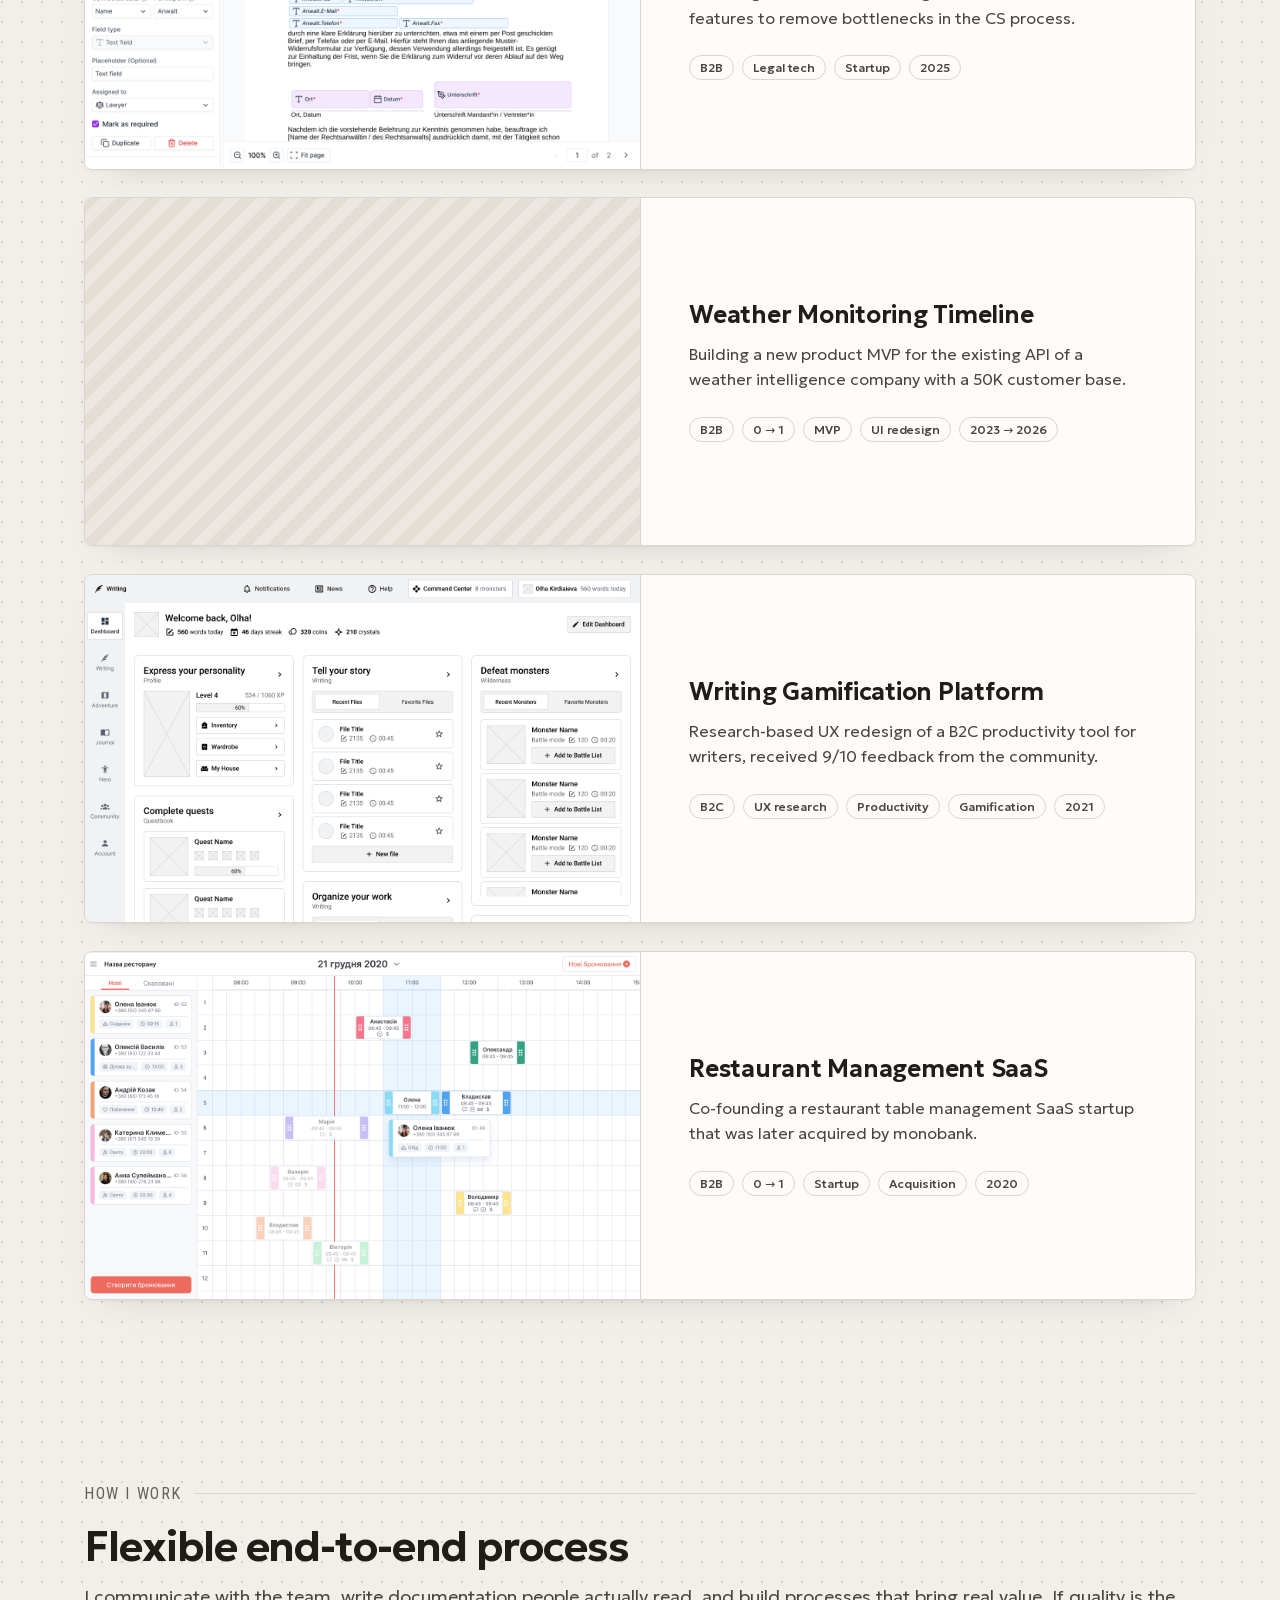
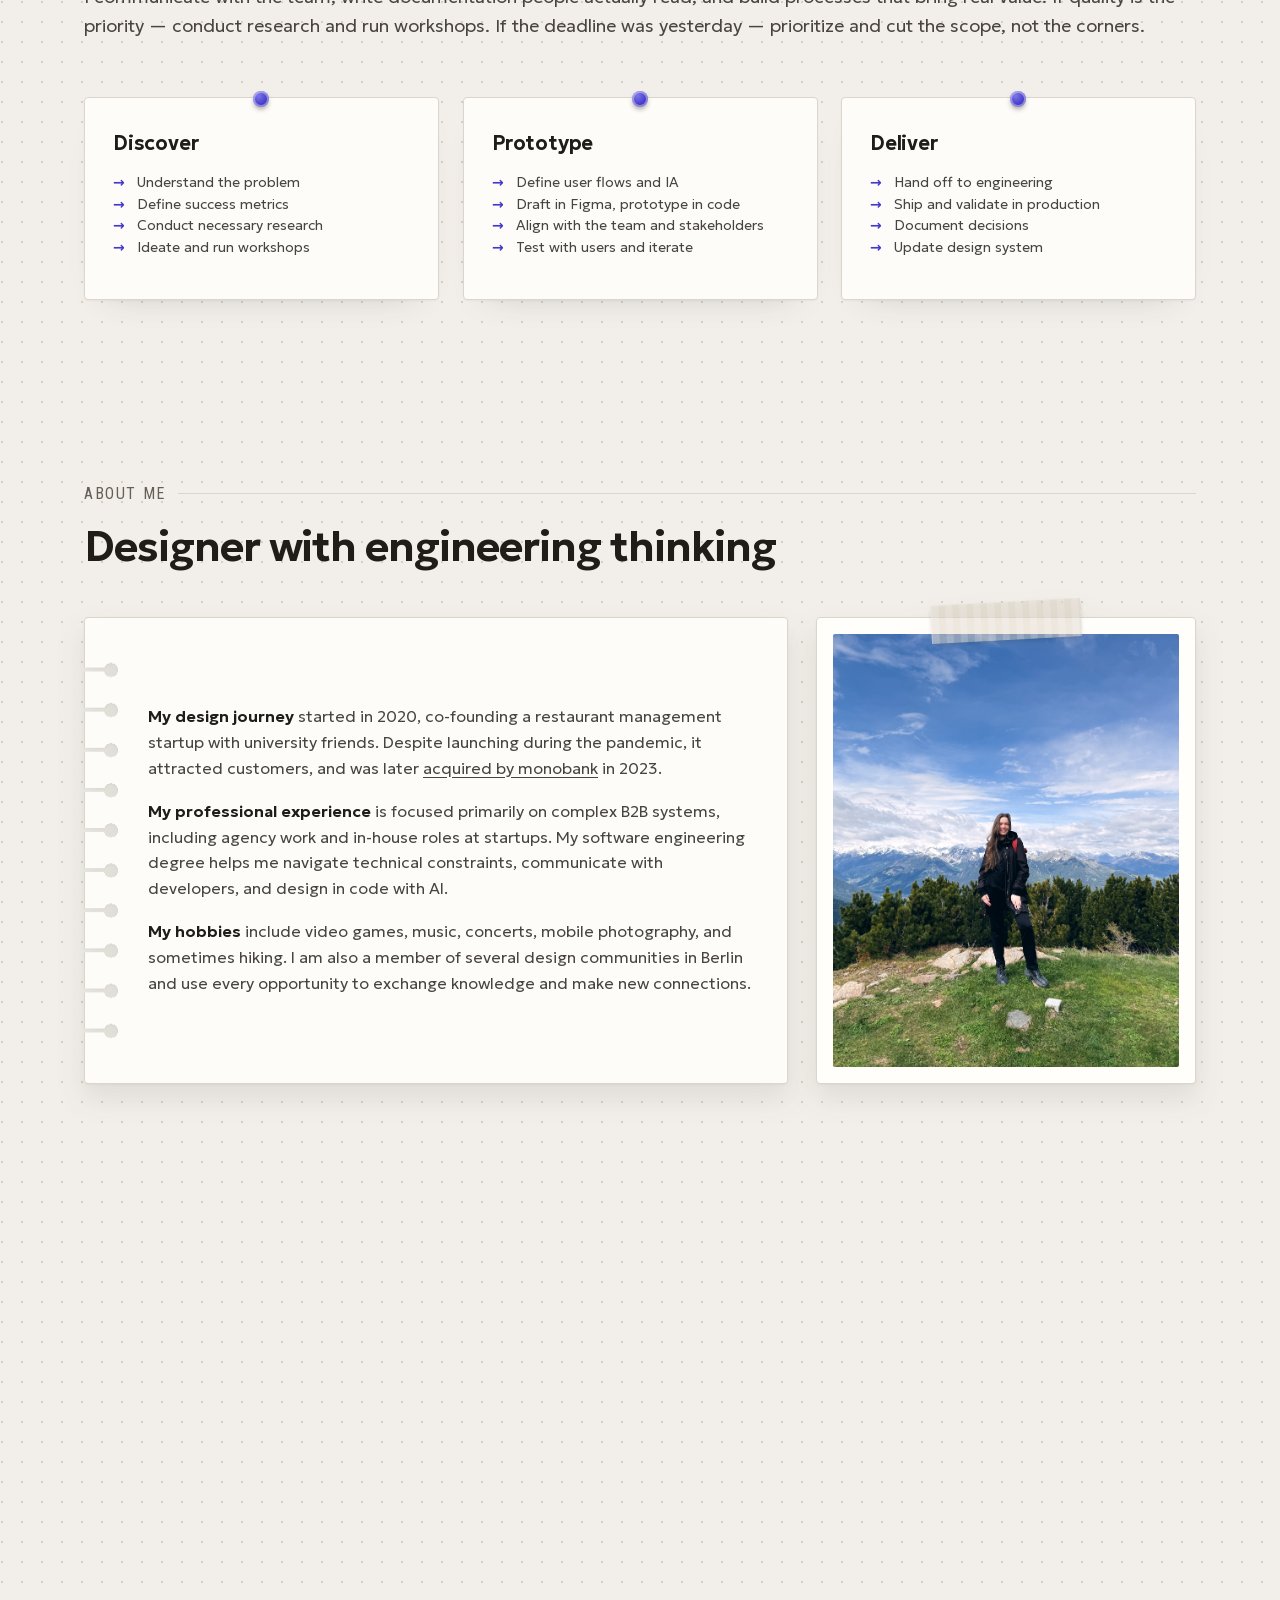
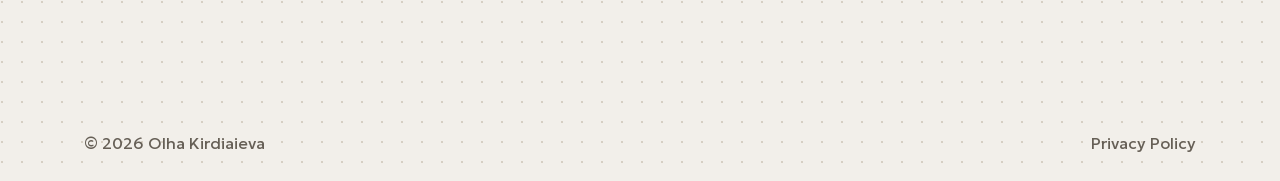
==== commit 127c2cc0: "6+ years" ====
--- a/index.html
+++ b/index.html
@@ -27,7 +27,7 @@
     <div class="stats">
       <div class="cert" style="transform:rotate(-1.4deg)">
         <span class="pin"></span>
-        <div class="big">5+ years</div>
+        <div class="big">6+ years</div>
         <div class="ckr">Designing for SaaS and startups</div>
       </div>
       <div class="cert" style="transform:rotate(1.2deg)">
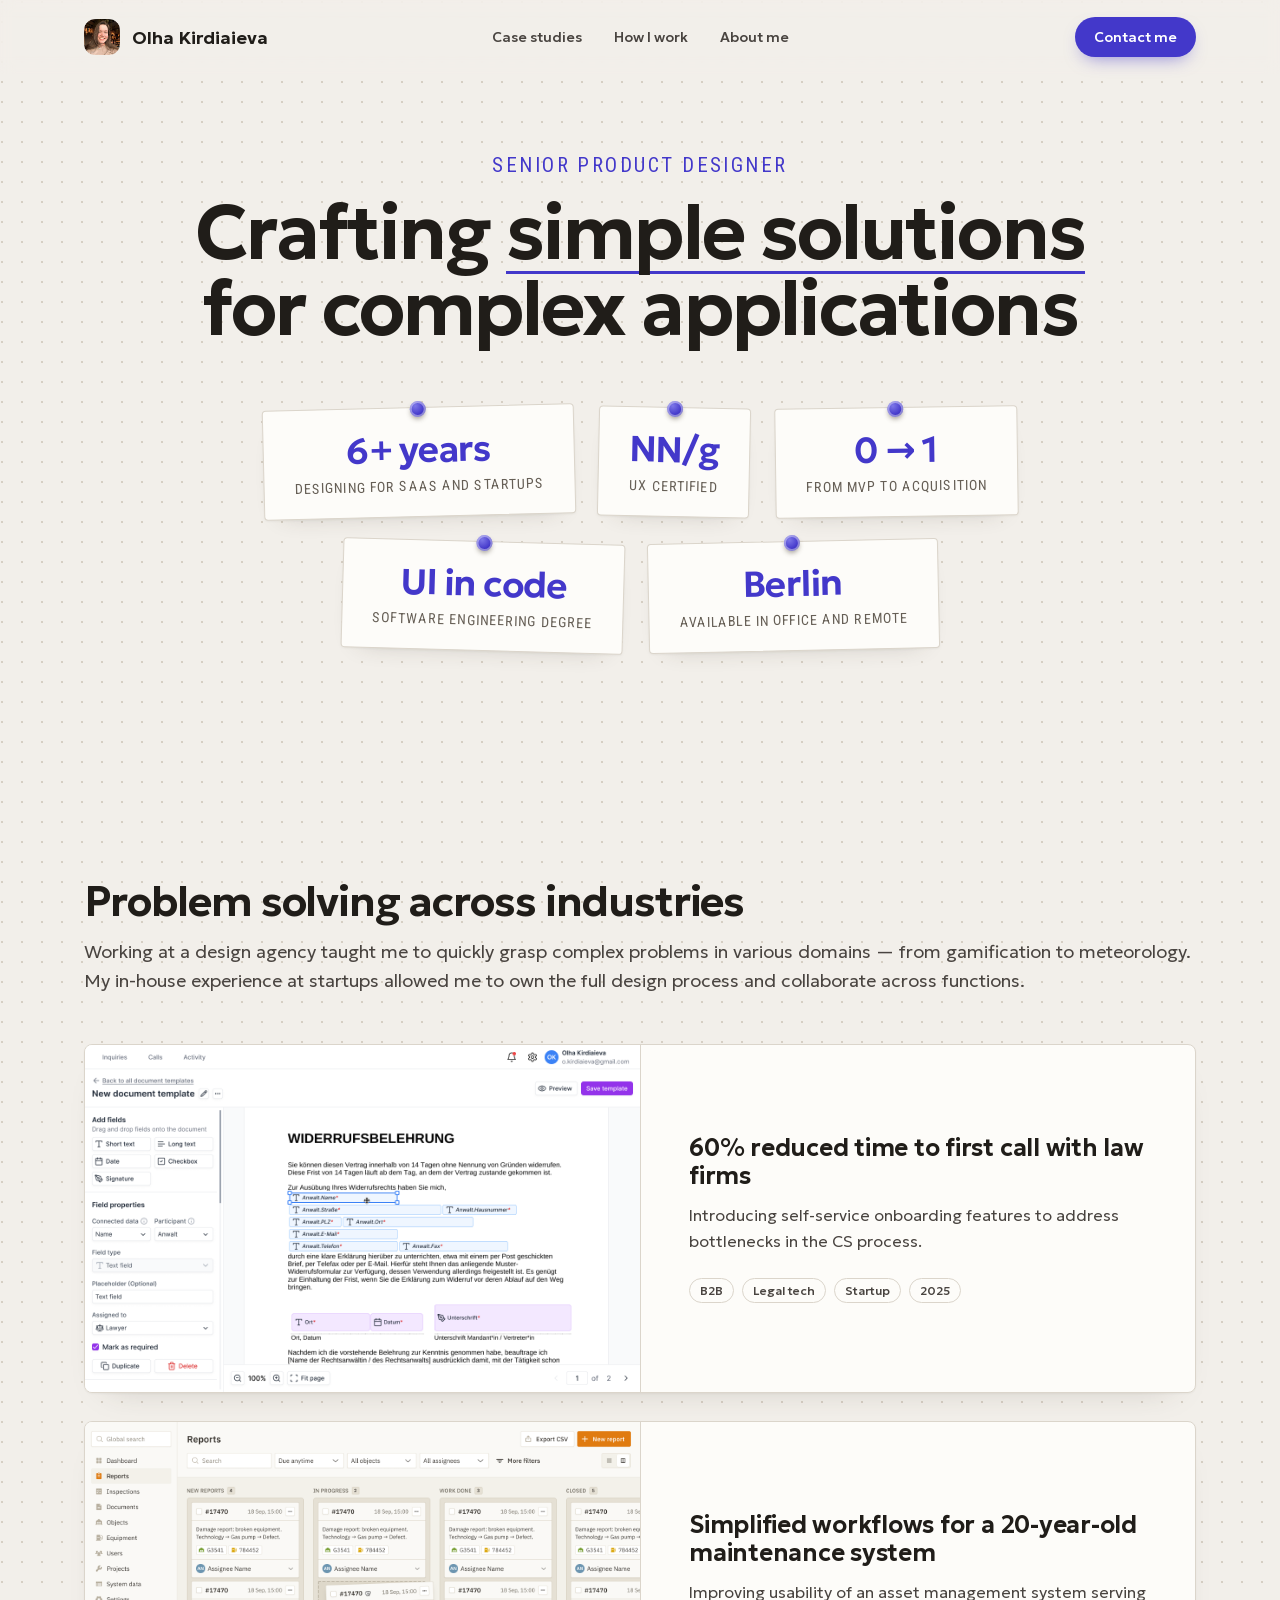
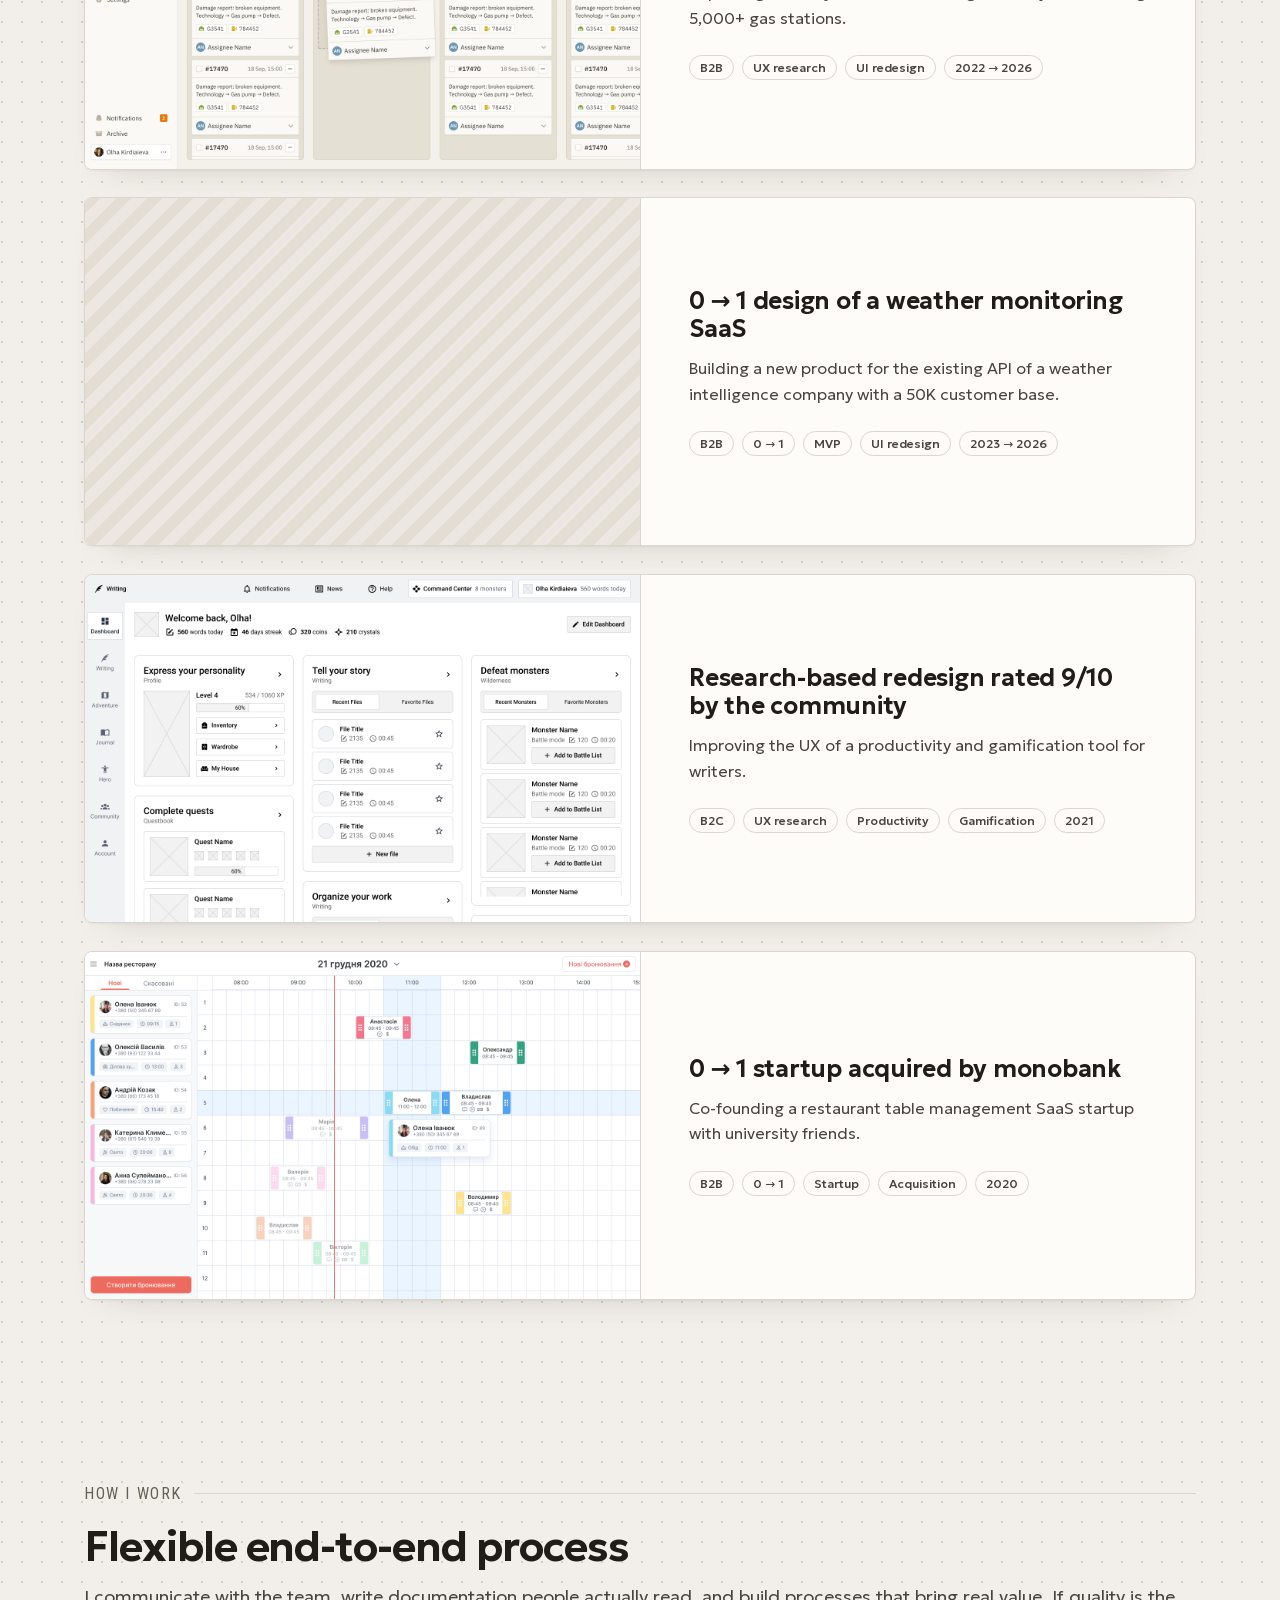
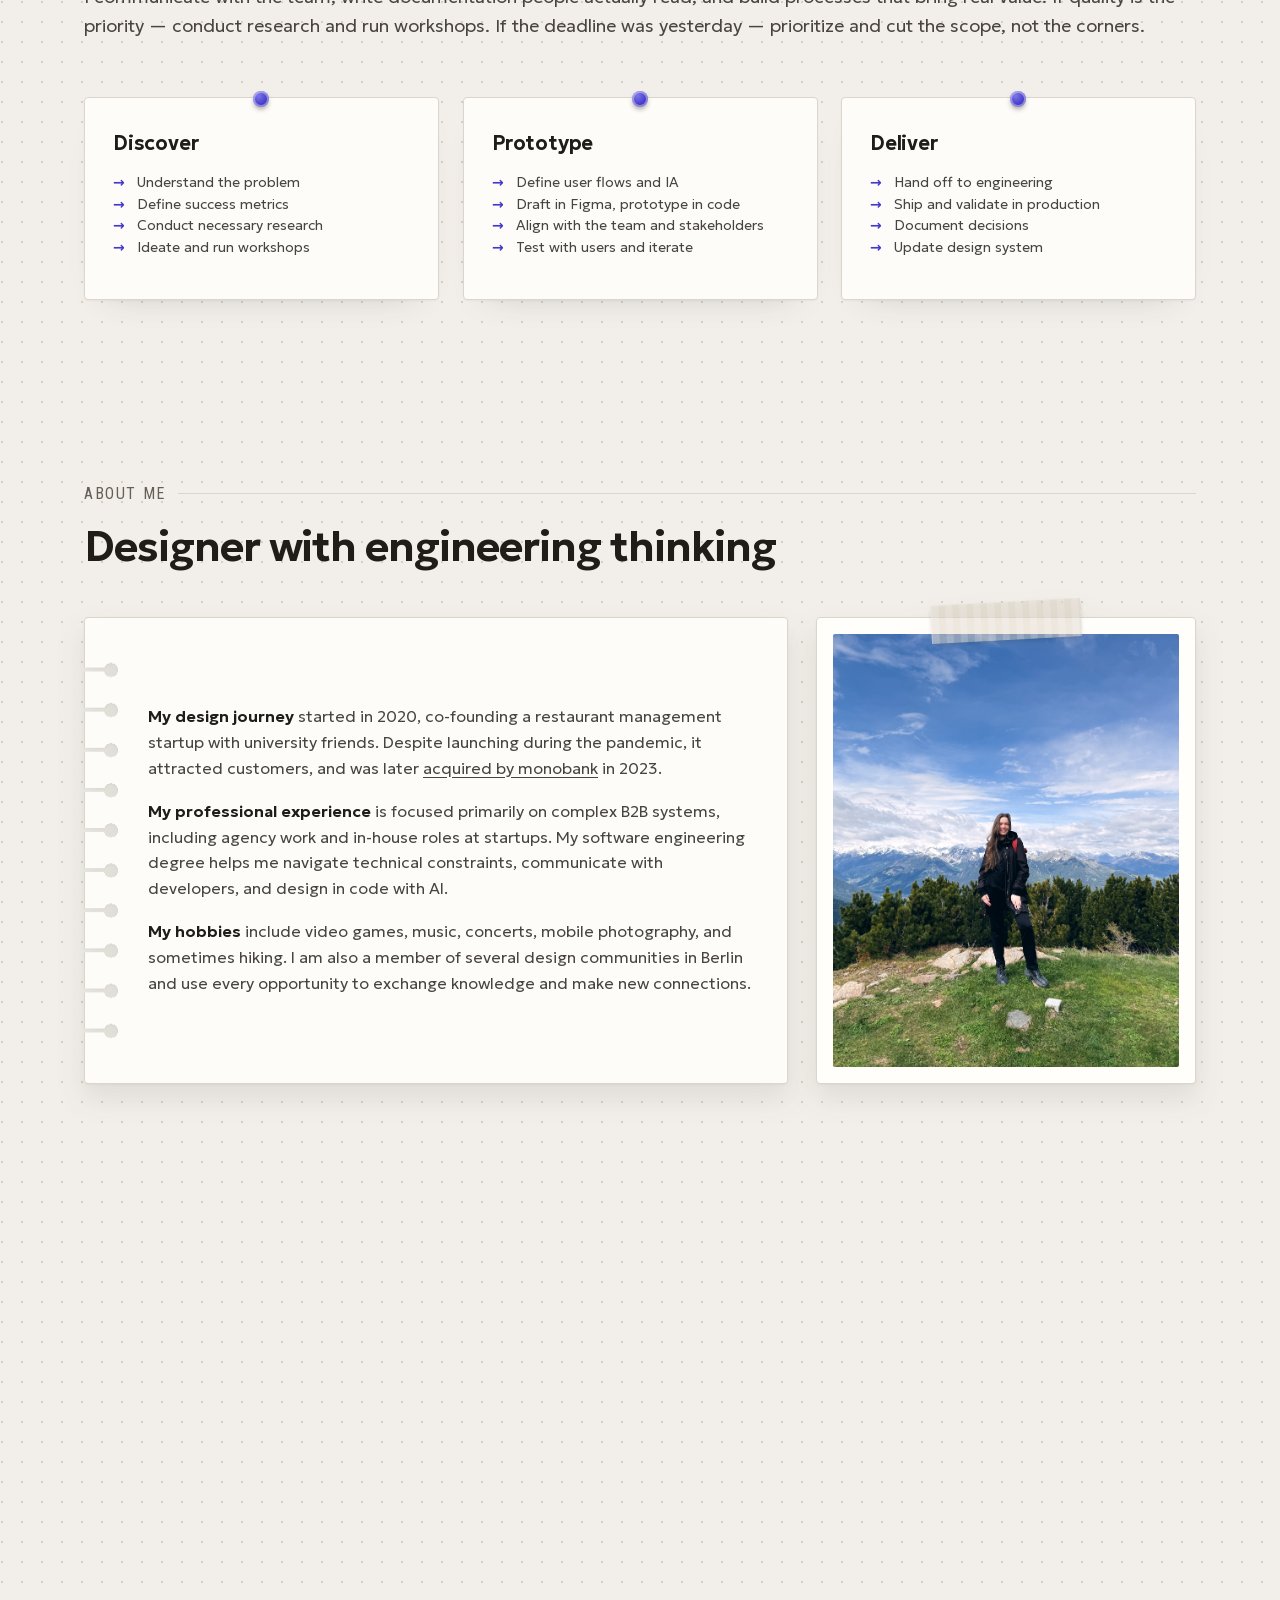
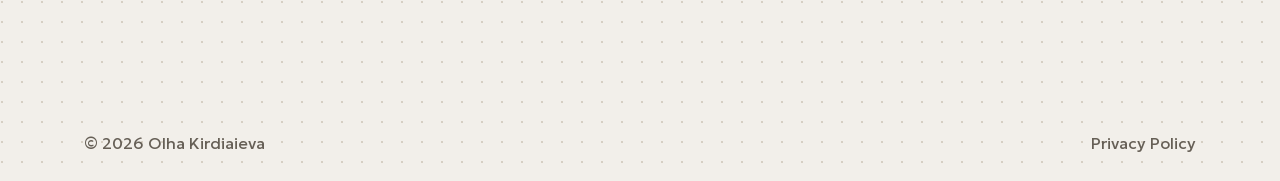
==== commit 63d213a3: "favicon updates" ====
--- a/index.html
+++ b/index.html
@@ -7,7 +7,7 @@
 <meta name="googlebot" content="noindex, nofollow" />
 <meta name="referrer" content="no-referrer" />
 <title>Olha Kirdiaieva — Senior Product Designer</title>
-<link rel="icon" type="image/svg+xml" href="favicon.svg" />
+<link rel="icon" type="image/png" href="favicon.png" />
 <!-- Fonts are self-hosted via @font-face in styles.css. -->
 <link rel="stylesheet" href="styles.css" />
 <script src="js/analytics.js"></script>
--- a/styles.css
+++ b/styles.css
@@ -302,10 +302,14 @@
 }
 .site-header.scrolled { border-bottom-color: var(--line-soft); }
 .site-header.scrolled::before { background: color-mix(in srgb, var(--paper) 90%, transparent); }
-.nav-inner { display: flex; align-items: center; justify-content: space-between; height: var(--header-h); }
+.nav-inner { display: flex; align-items: center; justify-content: space-between; height: var(--header-h); position: relative; }
 .brand { display: flex; align-items: center; gap: 12px; text-decoration: none; color: var(--ink); }
+.brand-photo { width: 36px; height: 36px; object-fit: cover; display: block; }
 .brand b { font-weight: 600; font-size: var(--text-lg); }
-.nav-links { display: flex; align-items: center; gap: 32px; }
+/* Absolutely centered on the header itself, independent of how wide .brand
+   and .nav-cta are — so an uneven left/right (e.g. the avatar added to
+   .brand) can't pull the links off true center. */
+.nav-links { display: flex; align-items: center; gap: 32px; position: absolute; left: 50%; top: 50%; transform: translate(-50%, -50%); }
 .nav-links a { text-decoration: none; color: var(--ink-soft); font-weight: 500; font-size: var(--text-sm); position: relative; }
 .nav-links a::after { content:""; position:absolute; left:0; right:100%; bottom:-5px; height:2px; background:var(--accent); transition:right .25s ease; }
 .nav-links a:hover::after { right: 0; }
@@ -802,7 +806,7 @@
   .site-header.nav-open { border-bottom-color: transparent; }
   .site-header.nav-open .nav-links {
     display: flex; flex-direction: column; align-items: stretch; gap: 2px;
-    position: absolute; top: 0; left: 0; right: 0; z-index: -1;
+    position: absolute; top: 0; left: 0; right: 0; transform: none; z-index: -1;
     backdrop-filter: blur(7px);
     background: color-mix(in srgb, var(--paper) 78%, transparent);
     border-bottom: 1px solid var(--line-soft);
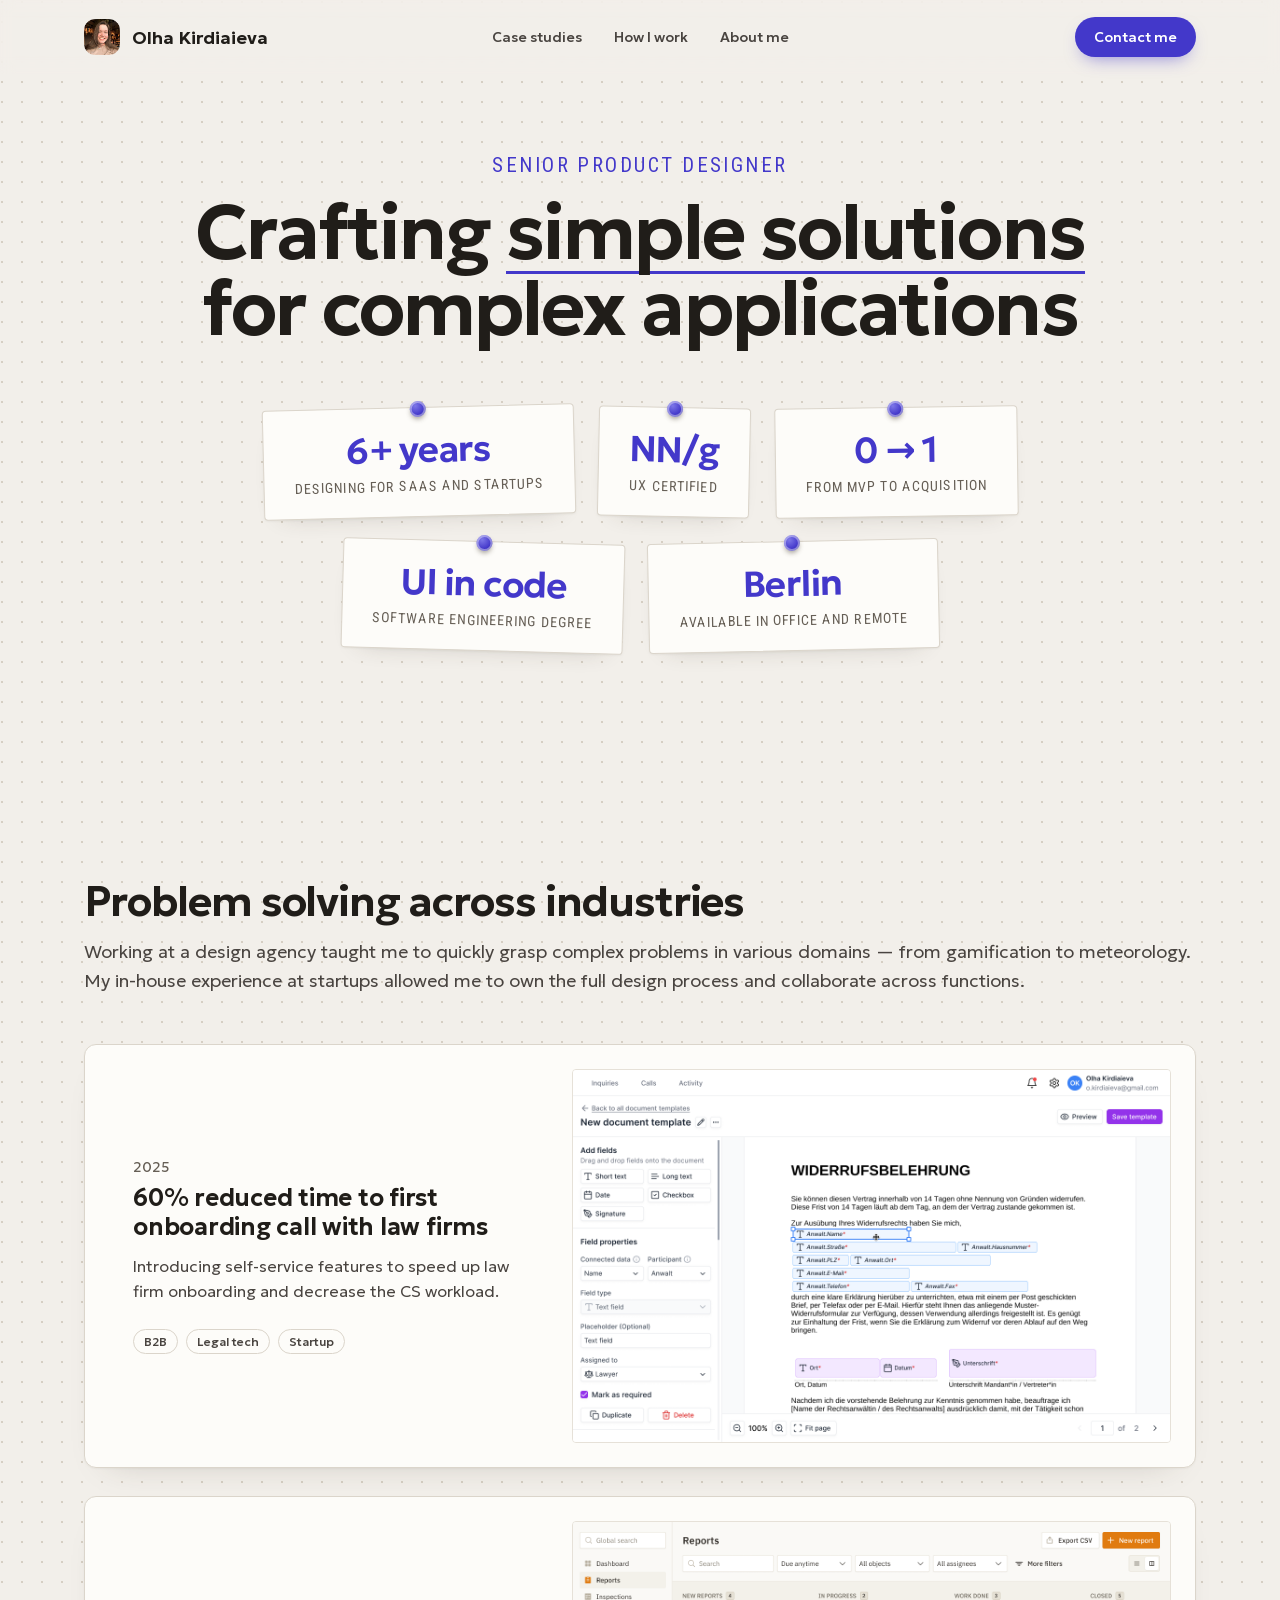
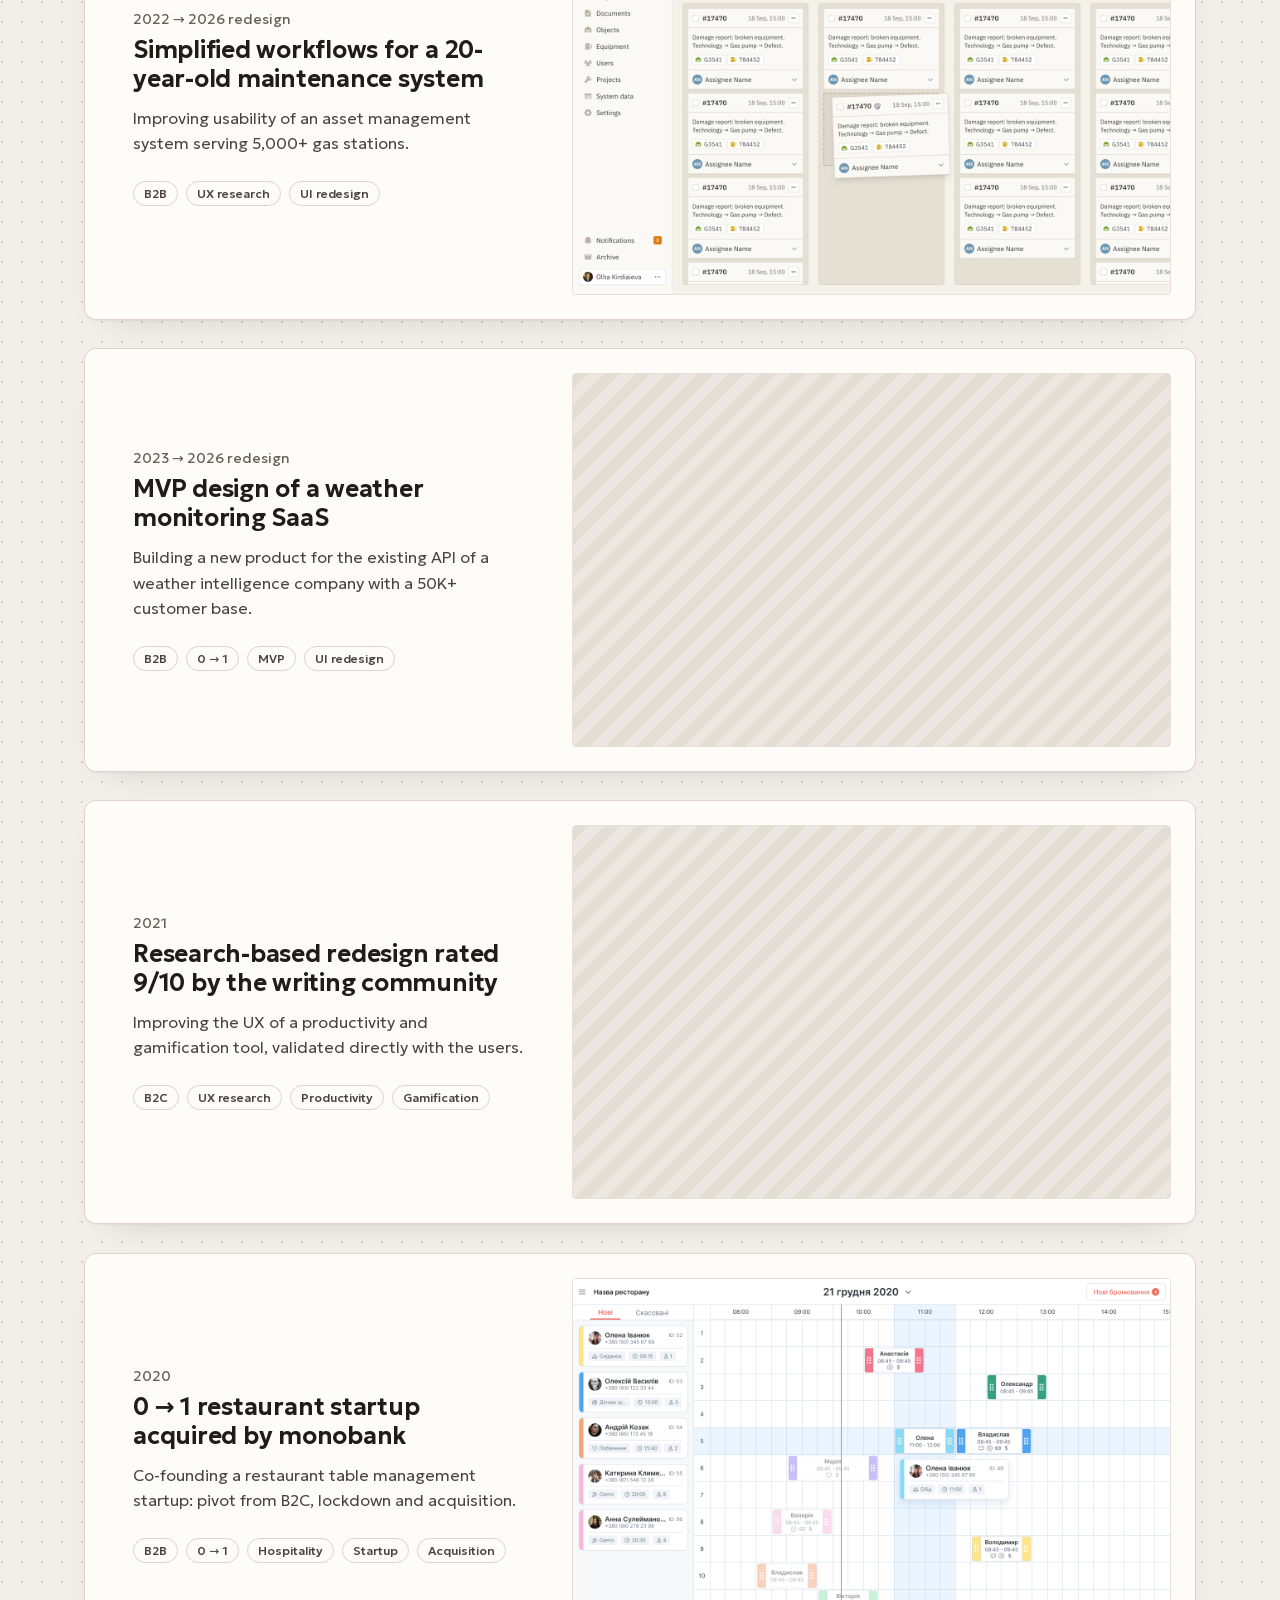
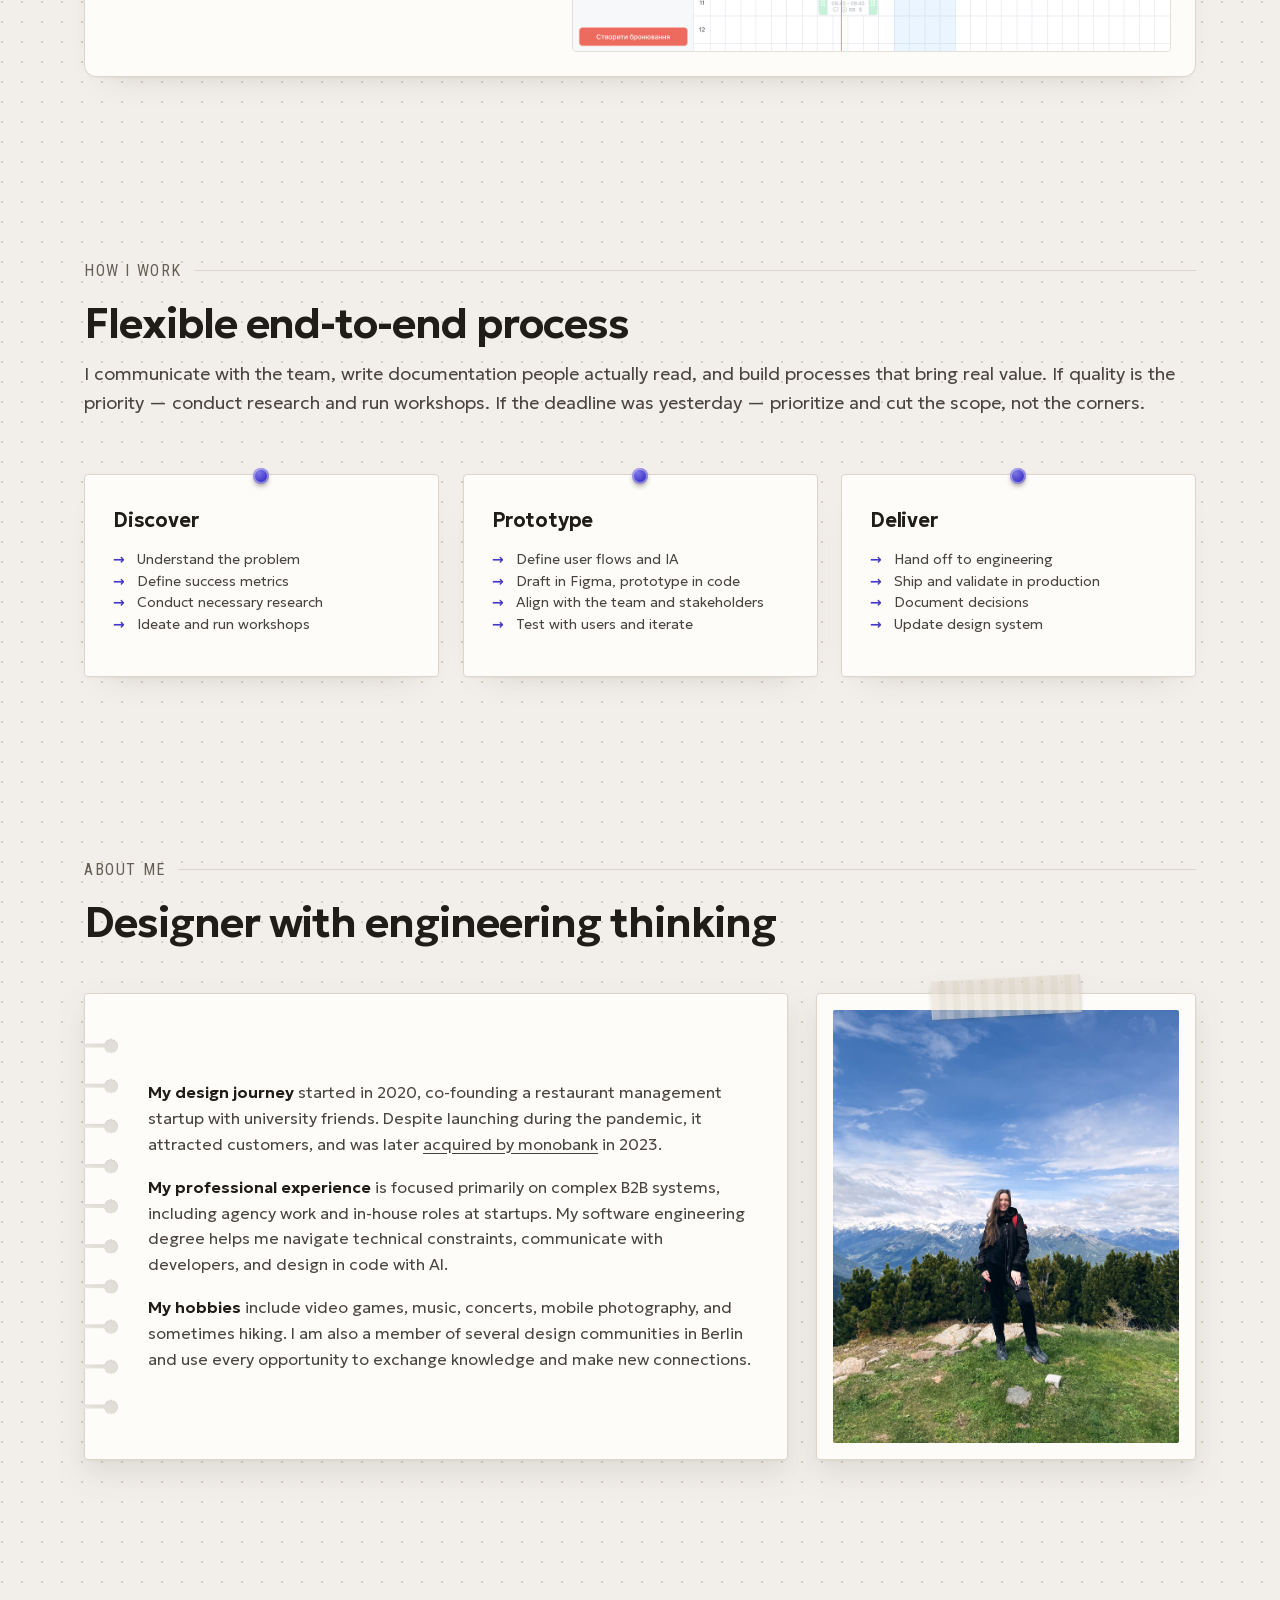
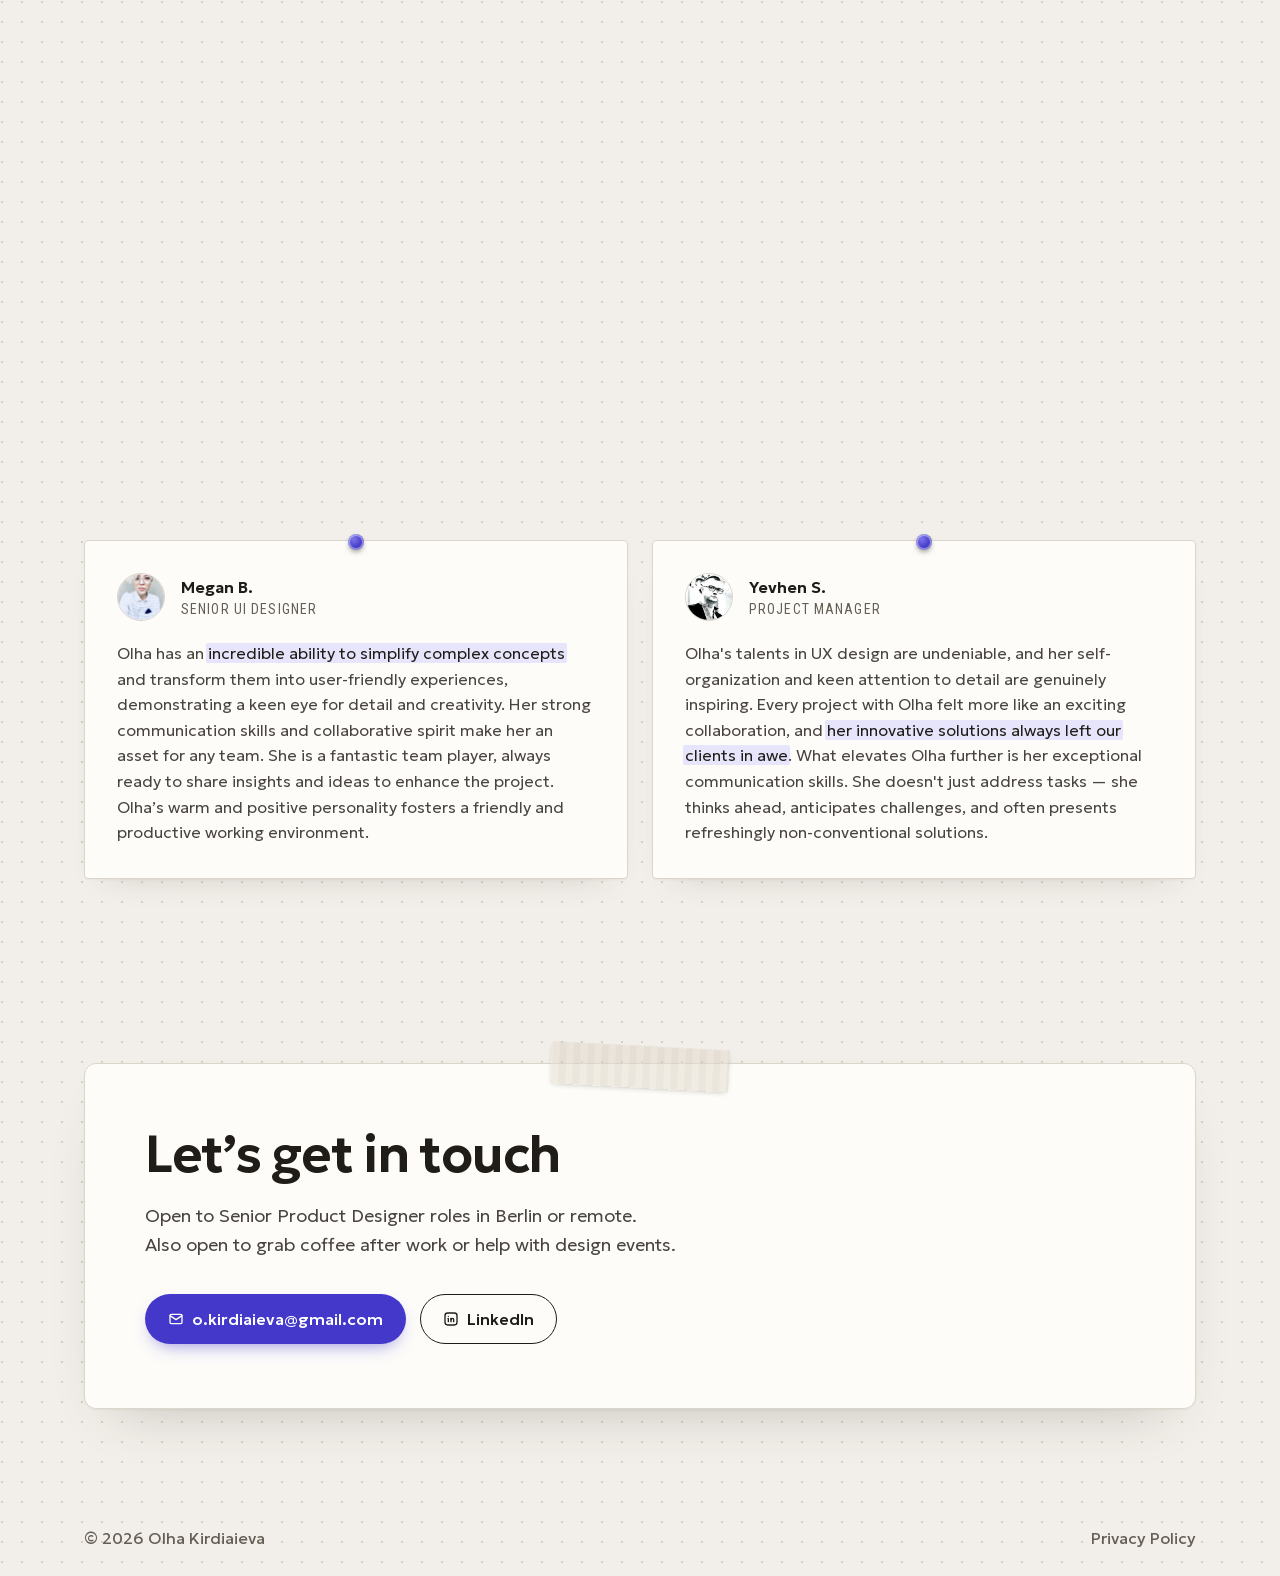
==== commit d850ab33: "Testimonials" ====
--- a/index.html
+++ b/index.html
@@ -119,6 +119,17 @@
   </div>
 </section>
 
+<!-- ============ TESTIMONIALS ============ -->
+<section id="testimonials" data-screen-label="Testimonials">
+  <div class="wrap">
+    <div class="sec-label reveal"><span class="t">Testimonials</span><span class="rule"></span></div>
+    <h2 class="sec-title reveal">What my teammates say</h2>
+
+    <!-- Cards are generated from content/testimonials.md by js/site.js. -->
+    <div class="testimonial-grid" id="testimonial-grid"></div>
+  </div>
+</section>
+
 <!-- ============ CONTACT (shared component) ============ -->
 <div data-include="partials/contact.html"></div>
 
--- a/styles.css
+++ b/styles.css
@@ -40,22 +40,70 @@
   unicode-range: U+0100-02BA, U+02BD-02C5, U+02C7-02CC, U+02CE-02D7, U+02DD-02FF, U+0304, U+0308, U+0329, U+1D00-1DBF, U+1E00-1E9F, U+1EF2-1EFF, U+2020, U+20A0-20AB, U+20AD-20C0, U+2113, U+2C60-2C7F, U+A720-A7FF;
 }
 
-/* ===== Shared aesthetic tokens ===== */
+/* ===== Shared aesthetic tokens =====
+   Two tiers: primitives are raw values grouped by hue family (numbered
+   light→dark, gaps left for values we don't have yet — don't fill gaps
+   speculatively); semantic tokens are the names everything else in this
+   file should use, chosen for role ("--line") not appearance. Add a new
+   primitive only when a real, used color needs one. */
 :root {
-  --paper:       #f2efea;   /* dotted page base (less yellow, ~#F2EFED) */
-  --paper-card:  #fdfcf9;   /* sheet / card */
-  --paper-card2: #f8f5f0;   /* secondary sheet */
-  --ink:         #201d19;   /* near-black warm ink */
-  --ink-soft:    #494440;
-  --muted:       #665f56;   /* warm gray — darkened to clear 4.5:1 AA on paper, cards, and all sticky-note tints */
-  --line:        #dbd5cb;   /* hairline on paper */
-  --line-soft:   #e6e1d8;
-  --accent:      #4338ca;   /* indigo */
-  --accent-ink:  #312e81;
-  --accent-wash: #e6e5fb;   /* indigo tint */
-  --control-active: #7a7167; /* neutral toggle fill — softer than accent */
-  --tape:        rgba(216,206,188,0.5);
-  --dot:         #d6cfc4;
+  /* ── Primitives ── */
+  --color-cream-50:  #fdfcf9;
+  --color-cream-100: #f8f5f0;
+  --color-cream-200: #f2efea;   /* less yellow than a straight #F2EFED */
+
+  --color-tan-100: #e6e1d8;
+  --color-tan-200: #dbd5cb;
+  --color-tan-300: #d6cfc4;
+  --color-tan-400-rgb: 216, 206, 188; /* washi-tape tint — warmer/darker than tan-300, needed as rgb() for its alpha wash */
+
+  --color-taupe-100: #ece8e1;
+  --color-taupe-200: #e3ddd4;
+  --color-taupe-400: #c6bfb2;
+  --color-taupe-600: #968f84;
+
+  --color-warm-gray-500: #7a7167;
+  --color-warm-gray-600: #665f56;   /* darkened to clear 4.5:1 AA on paper and cards */
+  --color-warm-gray-700: #494440;
+  --color-warm-gray-900: #201d19;   /* near-black warm ink */
+
+  --color-indigo-100: #e6e5fb;
+  --color-indigo-500: #7d77e8;
+  --color-indigo-600: #4338ca;
+  --color-indigo-600-rgb: 67, 56, 202; /* same color as --color-indigo-600, as rgb() for shadow alpha */
+  --color-indigo-800: #312e81;
+
+  --color-white: #fff;
+  --color-warm-black-rgb: 60, 50, 35;   /* shared shadow tint across every card/paper drop-shadow */
+  --color-white-rgb: 255, 255, 255;     /* inset highlight on paper/pin edges */
+
+  /* ── Semantic tokens ── */
+  --paper:       var(--color-cream-200); /* dotted page base */
+  --paper-card:  var(--color-cream-50);  /* sheet / card */
+  --paper-card2: var(--color-cream-100); /* secondary sheet */
+  --ink:         var(--color-warm-gray-900);
+  --ink-soft:    var(--color-warm-gray-700);
+  --muted:       var(--color-warm-gray-600);
+  --line:        var(--color-tan-200);   /* hairline on paper — card borders, section rules */
+  --line-soft:   var(--color-tan-100);   /* quieter hairline for nested/subtle elements */
+  --dot:         var(--color-tan-300);
+  --accent:      var(--color-indigo-600);
+  --accent-ink:  var(--color-indigo-800);
+  --accent-light: var(--color-indigo-500); /* pin highlight */
+  --accent-wash: var(--color-indigo-100);  /* indigo tint */
+  --control-active: var(--color-warm-gray-500); /* neutral toggle fill — softer than accent */
+  --on-accent:   var(--color-white); /* text/icon color on an accent-filled surface */
+  --tape:        rgba(var(--color-tan-400-rgb), 0.5);
+
+  --placeholder-bg:     var(--color-taupe-100);
+  --placeholder-bg-alt: var(--color-taupe-200);
+  --placeholder-border: var(--color-taupe-400);
+  --placeholder-text:   var(--color-taupe-600);
+
+  --shadow-ink:       var(--color-warm-black-rgb); /* base tint for nearly every box/drop-shadow */
+  --shadow-highlight: var(--color-white-rgb);
+  --shadow-accent:    var(--color-indigo-600-rgb); /* shadow under accent-filled buttons/controls */
+
   --font: "Geologica", system-ui, sans-serif;
   --mono: "Roboto Condensed", ui-monospace, monospace;
 
@@ -77,8 +125,9 @@
   --lh-tight:  1.2;    /* small headings */
 
   /* ── Letter spacing ── */
-  --track-label:      0.10em;   /* 14px uppercase mono labels */
-  --track-label-sm:   0.08em;   /* 12px uppercase mono labels */
+  --track-label-lg:   0.12em;   /* 20-24px hero eyebrow */
+  --track-label:      0.10em;   /* 16px uppercase mono section kickers */
+  --track-label-sm:   0.08em;   /* 14px uppercase mono captions */
   --track-quiet:      0.04em;   /* quiet mono meta (footer, timestamp) */
   --track-display:    -0.025em; /* display headings */
   --track-heading:    -0.02em;  /* section headings */
@@ -132,10 +181,10 @@
   border: 1px solid var(--line);
   border-radius: 4px;
   box-shadow:
-    0 1px 0 rgba(255,255,255,0.7) inset,
-    0 1px 2px rgba(60,50,35,0.05),
-    0 10px 22px -12px rgba(60,50,35,0.22),
-    0 28px 48px -28px rgba(60,50,35,0.18);
+    0 1px 0 rgba(var(--shadow-highlight),0.7) inset,
+    0 1px 2px rgba(var(--shadow-ink),0.05),
+    0 10px 22px -12px rgba(var(--shadow-ink),0.22),
+    0 28px 48px -28px rgba(var(--shadow-ink),0.18);
 }
 
 /* ===== Washi tape ===== */
@@ -147,21 +196,21 @@
     var(--tape);
   border-left: 1px solid rgba(255,255,255,0.35);
   border-right: 1px solid rgba(0,0,0,0.04);
-  box-shadow: 0 2px 6px -3px rgba(60,50,35,0.4);
+  box-shadow: 0 2px 6px -3px rgba(var(--shadow-ink),0.4);
   opacity: 0.92;
 }
 .tape.accent {
   background:
     repeating-linear-gradient(90deg, rgba(255,255,255,0.2) 0 7px, transparent 7px 14px),
-    rgba(67,56,202,0.28);
+    rgba(var(--shadow-accent),0.28);
 }
 
 /* ===== Push pin ===== */
 .pin {
   position: absolute;
   width: 16px; height: 16px; border-radius: 50%;
-  background: radial-gradient(circle at 35% 30%, #7d77e8, var(--accent) 60%, var(--accent-ink));
-  box-shadow: 0 3px 5px -1px rgba(60,50,35,0.45), 0 0 0 2px rgba(255,255,255,0.4) inset;
+  background: radial-gradient(circle at 35% 30%, var(--accent-light), var(--accent) 60%, var(--accent-ink));
+  box-shadow: 0 3px 5px -1px rgba(var(--shadow-ink),0.45), 0 0 0 2px rgba(var(--shadow-highlight),0.4) inset;
 }
 
 /* ===== Highlighter marks ===== */
@@ -199,10 +248,10 @@
 /* ===== Striped image placeholder ===== */
 .ph {
   display: flex; align-items: center; justify-content: center;
-  background-color: #ece8e1;
-  background-image: repeating-linear-gradient(135deg, #e3ddd4 0 11px, #ece8e1 11px 22px);
-  border: 1px dashed #c6bfb2;
-  color: #968f84;
+  background-color: var(--placeholder-bg);
+  background-image: repeating-linear-gradient(135deg, var(--placeholder-bg-alt) 0 11px, var(--placeholder-bg) 11px 22px);
+  border: 1px dashed var(--placeholder-border);
+  color: var(--placeholder-text);
   font-family: var(--mono);
   font-size: var(--text-xs); letter-spacing: 0.06em;
   text-transform: lowercase;
@@ -233,10 +282,10 @@
   transition: transform .15s ease, box-shadow .15s ease, background .15s ease;
 }
 .btn-primary {
-  background: var(--accent); color: #fff;
-  box-shadow: 0 8px 18px -8px rgba(67,56,202,0.6);
-}
-.btn-primary:hover { transform: translateY(-1px); box-shadow: 0 12px 22px -8px rgba(67,56,202,0.65); }
+  background: var(--accent); color: var(--on-accent);
+  box-shadow: 0 8px 18px -8px rgba(var(--shadow-accent),0.6);
+}
+.btn-primary:hover { transform: translateY(-1px); box-shadow: 0 12px 22px -8px rgba(var(--shadow-accent),0.65); }
 .btn-ghost {
   background: transparent; color: var(--ink); border-color: var(--ink);
 }
@@ -322,9 +371,18 @@
 
 /* ===== Section scaffolding ===== */
 section { padding: 92px 0; }
+/* Shared section-kicker type: the homepage's numbered ".sec-label .t" and the
+   case-study's markdown-rendered "h2" are the same kicker style: mono,
+   uppercase, muted, with a trailing hairline. They stay separate rules because
+   one needs a sibling <span> for the rule (JS-authored) and the other a
+   ::after (markdown can't inject a child span) — but the type must match. */
+.sec-label .t,
+.cs-prose h2 {
+  font-family: var(--mono); font-size: var(--text-md); font-weight: 400;
+  letter-spacing: var(--track-label); text-transform: uppercase; color: var(--muted);
+}
 .sec-label { display: flex; align-items: center; gap: 12px; margin-bottom: 22px; }
 .sec-label .n { font-family: var(--mono); font-size: var(--text-md); color: var(--accent); font-weight: 400; }
-.sec-label .t { font-family: var(--mono); font-size: var(--text-md); font-weight: 400; letter-spacing: var(--track-label); text-transform: uppercase; color: var(--muted); }
 .sec-label .rule { flex: 1; height: 1px; background: var(--line); }
 .sec-title { font-size: var(--text-5xl); line-height: 1.05; letter-spacing: var(--track-display); font-weight: 600; margin: 0 0 14px; max-width: 760px; }
 .sec-intro { font-size: var(--text-lg); line-height: var(--lh-body); color: var(--ink-soft); font-weight: 300; max-width: none; margin: 0 0 48px; }
@@ -336,7 +394,7 @@
 /* ===== Hero ===== */
 .hero { padding-top: 78px; padding-bottom: 96px; }
 .hero-inner { display: block; text-align: center; }
-.hero-eyebrow { font-size: clamp(16px, 1.6vw, 24px); letter-spacing: 0.12em; color: var(--accent); }
+.hero-eyebrow { font-size: clamp(20px, 1.6vw, 24px); letter-spacing: var(--track-label-lg); color: var(--accent); }
 .hero h1 { font-size: clamp(42px, 6vw, 76px); line-height: 1.0; letter-spacing: var(--track-display); font-weight: 600; margin: 18px auto 60px; max-width: 18ch; }
 /* stats restyled as the "wall of certificates": pinned paper cards.
    Cards hug their content (variety of widths) and the rows are centered.
@@ -344,19 +402,7 @@
 .hero .stats { display: flex; flex-wrap: wrap; justify-content: center; align-items: flex-start; gap: 24px; max-width: 980px; margin: 0 auto; }
 .hero .stats .cert { flex: 0 0 auto; padding: 24px 30px 22px; text-align: center; }
 .hero .stats .big { font-size: var(--text-4xl); font-weight: 600; color: var(--accent); letter-spacing: var(--track-heading); line-height: 1; white-space: nowrap; }
-.hero .stats .ckr { font-size: var(--text-sm); margin-top: 10px; white-space: nowrap; }
-
-/* ===== Sticky notes ===== */
-.sticky {
-  padding: 16px 18px 20px;
-  box-shadow: 0 14px 26px -16px rgba(60,50,35,.5), 0 1px 0 rgba(255,255,255,.6) inset;
-  font-family: var(--font); position: absolute; width: 178px;
-}
-.sticky .k { font-family: var(--mono); font-size: var(--text-xs); letter-spacing: var(--track-label-sm); text-transform: uppercase; color: var(--muted); }
-.sticky .b { font-size: var(--text-sm); line-height: var(--lh-snug); margin-top: 8px; color: var(--ink); }
-.sticky-yellow { background: #fbf2c9; }
-.sticky-green { background: #d7ecdc; }
-.sticky-blue { background: #d9e2fb; }
+.hero .stats .ckr { margin-top: 10px; white-space: nowrap; }
 
 /* ===== Work ===== */
 /* .case-tags is used on the case-study hero (JS-injected). */
@@ -368,24 +414,46 @@
 .work-row-top, .work-grid { display: flex; flex-direction: column; gap: 28px; }
 .work-grid { margin-top: 28px; }
 a.case-card {
-  text-decoration: none; color: var(--ink); display: flex; flex-direction: row; align-items: stretch;
-  background: var(--paper-card); border: 1px solid var(--line); border-radius: 8px; overflow: hidden;
-  box-shadow: 0 1px 2px rgba(60,50,35,.05), 0 16px 34px -26px rgba(60,50,35,.28);
+  text-decoration: none; color: var(--ink); display: flex; flex-direction: row-reverse; align-items: stretch;
+  background: var(--paper-card); border: 1px solid var(--line); border-radius: 12px;
+  padding: 24px 24px 24px 48px; gap: 48px;
+  box-shadow: 0 1px 2px rgba(var(--shadow-ink),.05), 0 16px 34px -26px rgba(var(--shadow-ink),.28);
   /* Reveal fade (opacity .6s) lives here too — otherwise this rule's higher
      specificity would override .reveal's transition and the card would snap in.
      transform/box-shadow stay quick so the hover lift remains snappy. */
   transition: opacity .6s ease-out, transform .25s ease, box-shadow .25s ease;
 }
-a.case-card:hover { transform: translateY(-4px); box-shadow: 0 1px 2px rgba(60,50,35,.05), 0 26px 46px -28px rgba(60,50,35,.34); }
+a.case-card:hover { transform: translateY(-4px); box-shadow: 0 1px 2px rgba(var(--shadow-ink),.05), 0 26px 46px -28px rgba(var(--shadow-ink),.34); }
+
+/* Pointer tilt. initCardTilt() in site.js feeds the pointer
+   position in as --rx/--ry (deg). Only active on fine hover pointers without
+   reduced motion (the JS gates on the same query), so touch and reduced-motion
+   keep the plain lift above. No glare/sheen — kept flat to stay paper-like. */
+@media (hover: hover) and (pointer: fine) and (prefers-reduced-motion: no-preference) {
+  a.case-card { --rx: 0deg; --ry: 0deg; }
+  a.case-card:hover {
+    transform: perspective(1600px) translateY(-4px) rotateX(var(--rx)) rotateY(var(--ry));
+  }
+  /* While the pointer moves, a short transform ease smooths the per-frame
+     updates without lagging; on leave the base .25s eases it back flat. */
+  a.case-card.is-tilting { transition: opacity .6s ease-out, transform .12s ease-out, box-shadow .25s ease; }
+}
 /* Cover keeps its original 16:10 shape and defines the card height; the body
-   centres within it. Narrowed from 56% to shrink the card without distorting
-   the image — cc-body's flex:1 absorbs the freed width automatically. */
-a.case-card .cover { flex: 0 0 50%; align-self: stretch; aspect-ratio: 16 / 10; display: block; }
+   centres within it. row-reverse above puts the cover on the right, body on
+   the left, while the markup order (cover first) stays the reading/DOM order.
+   Both basis percentages net out the 48px gap (half each) so the split is an
+   exact 60/40 of the card's content width, not 60/40-plus-whatever's-left. */
+a.case-card .cover {
+  flex: 0 0 calc(60% - 24px); align-self: stretch; aspect-ratio: 16 / 10; display: block;
+  border: 1px solid var(--line-soft); border-radius: 4px; overflow: hidden;
+}
 a.case-card .cc-body {
-  flex: 1; display: flex; flex-direction: column; justify-content: center;
-  padding: 40px 48px; border-left: 1px solid var(--line);
-}
-a.case-card .yr { display: none; }
+  flex: 0 0 calc(40% - 24px); display: flex; flex-direction: column; justify-content: center;
+}
+a.case-card .yr {
+  display: block; font-family: var(--font); font-size: var(--text-sm); font-weight: 400;
+  color: var(--muted); margin: 0 0 8px;
+}
 a.case-card h3 { font-size: var(--text-2xl); line-height: var(--lh-tight); letter-spacing: var(--track-heading-sm); font-weight: 600; margin: 0 0 12px; }
 a.case-card p { font-size: var(--text-md); line-height: var(--lh-body); color: var(--ink-soft); font-weight: 300; margin: 0 0 24px; }
 a.case-card .cc-tags { display: flex; flex-wrap: wrap; gap: 8px; margin: 0; }
@@ -398,7 +466,7 @@
   position: relative;
   background: var(--paper-card); border: 1px solid var(--line); border-radius: 4px;
   padding: 28px 28px 40px;
-  box-shadow: 0 1px 2px rgba(60,50,35,.05), 0 16px 34px -26px rgba(60,50,35,.28);
+  box-shadow: 0 1px 2px rgba(var(--shadow-ink),.05), 0 16px 34px -26px rgba(var(--shadow-ink),.28);
 }
 .step .pin { top: -7px; left: 50%; margin-left: -8px; }
 .step-head { display: flex; align-items: flex-start; justify-content: space-between; gap: 12px; }
@@ -420,10 +488,10 @@
 /* ===== Pinned paper "cert" cards (used by the hero stats) ===== */
 .cert {
   background: var(--paper-card); border: 1px solid var(--line); border-radius: 4px; padding: 20px 20px 18px;
-  box-shadow: 0 1px 2px rgba(60,50,35,.05), 0 12px 26px -20px rgba(60,50,35,.3); position: relative;
+  box-shadow: 0 1px 2px rgba(var(--shadow-ink),.05), 0 12px 26px -20px rgba(var(--shadow-ink),.3); position: relative;
 }
 .cert .pin { top: -7px; left: 50%; margin-left: -8px; }
-.cert .ckr { font-family: var(--mono); font-size: var(--text-xs); letter-spacing: var(--track-label-sm); text-transform: uppercase; color: var(--muted); }
+.cert .ckr { font-family: var(--mono); font-size: var(--text-sm); letter-spacing: var(--track-label-sm); text-transform: uppercase; color: var(--muted); }
 .cert h5 { font-size: var(--text-lg); font-weight: 600; letter-spacing: var(--track-heading-sm); margin: 8px 0; line-height: var(--lh-tight); }
 .cert p { font-size: var(--text-sm); line-height: var(--lh-snug); color: var(--ink-soft); font-weight: 300; margin: 0; }
 .cert .big { font-size: var(--text-3xl); font-weight: 600; color: var(--accent); letter-spacing: var(--track-heading); }
@@ -434,12 +502,12 @@
 .photo-frame {
   position: relative;
   display: flex;
-  background: #fffefb; border: 1px solid var(--line); border-radius: 4px;
+  background: var(--paper-card); border: 1px solid var(--line); border-radius: 4px;
   padding: 16px; width: 100%; max-width: 380px;
-  /* box-shadow: 0 1px 2px rgba(60,50,35,.05), 0 22px 46px -30px rgba(60,50,35,.3);*/
+  /* box-shadow: 0 1px 2px rgba(var(--shadow-ink),.05), 0 22px 46px -30px rgba(var(--shadow-ink),.3);*/
   filter:
-    drop-shadow(0 1px 1px rgba(60,50,35,.05))
-    drop-shadow(0 14px 14px rgba(60,50,35,.1));
+    drop-shadow(0 1px 1px rgba(var(--shadow-ink),.05))
+    drop-shadow(0 14px 14px rgba(var(--shadow-ink),.1));
 }
 .photo-frame .ph { width: 100%; border-radius: 2px; }
 
@@ -467,8 +535,8 @@
      now-larger visible area) rather than matching blur/alpha numerically. */
   position: absolute; inset: 0; z-index: -1;
   filter:
-    drop-shadow(0 1px 1px rgba(60,50,35,.05))
-    drop-shadow(0 14px 14px rgba(60,50,35,.1));
+    drop-shadow(0 1px 1px rgba(var(--shadow-ink),.05))
+    drop-shadow(0 14px 14px rgba(var(--shadow-ink),.1));
 }
 .about-paper::before {
   /* The actual paper. Real holes are punched by unioning a round hole + a short
@@ -537,9 +605,9 @@
 /* contact is the last section now (footer removed) — keep full section padding
    below the card so the page ends with breathing room where the footer was. */
 .contact-card {
-  background: var(--paper-card); border: 1px solid var(--line); border-radius: 8px;
+  background: var(--paper-card); border: 1px solid var(--line); border-radius: 12px;
   padding: 64px 60px; position: relative;
-  box-shadow: 0 1px 2px rgba(60,50,35,.05), 0 26px 56px -34px rgba(60,50,35,.32);
+  box-shadow: 0 1px 2px rgba(var(--shadow-ink),.05), 0 26px 56px -34px rgba(var(--shadow-ink),.32);
 }
 .contact-card h2 { font-size: clamp(34px, 4vw, 54px); line-height: 1.02; letter-spacing: var(--track-display); font-weight: 600; margin: 0 0 22px; max-width: 720px; }
 .contact-card .lead { font-size: var(--text-lg); line-height: var(--lh-body); color: var(--ink-soft); font-weight: 300; margin: 0 0 34px; }
@@ -558,15 +626,15 @@
 .legal-head-row { display: flex; align-items: center; justify-content: space-between; gap: 18px; flex-wrap: wrap; margin-bottom: 16px; }
 .legal h1 { font-size: clamp(30px, 4vw, 44px); line-height: 1.06; letter-spacing: var(--track-display); font-weight: 600; margin: 0; }
 .lang-switch { position: relative; flex: 0 0 auto; }
-.lang-switch-btn { padding: 10px 18px; font-size: 14px; }
-.lang-switch-btn i { font-size: 16px; transition: transform .15s ease; }
+.lang-switch-btn { padding: 10px 18px; font-size: var(--text-sm); }
+.lang-switch-btn i { font-size: var(--text-md); transition: transform .15s ease; }
 .lang-switch-btn[aria-expanded="true"] i { transform: rotate(180deg); }
 .legal .lang-switch-menu {
   position: absolute; top: calc(100% + 6px); right: 0; z-index: 10;
   display: flex; flex-direction: column; gap: 4px;
   min-width: 100%; margin: 0; padding: 6px; list-style: none;
   background: var(--paper-card); border: 1px solid var(--line); border-radius: 16px;
-  box-shadow: 0 4px 6px -1px rgba(60,50,35,.1), 0 2px 4px -2px rgba(60,50,35,.1);
+  box-shadow: 0 4px 6px -1px rgba(var(--shadow-ink),.1), 0 2px 4px -2px rgba(var(--shadow-ink),.1);
 }
 .legal .lang-switch-menu[hidden] { display: none; }
 /* The <li> is now a bare track; the real control inside it carries the styling,
@@ -606,11 +674,11 @@
 .cs-hero { padding: 56px 0 40px; }
 .back-link { display: inline-flex; align-items: center; gap: 8px; color: var(--ink-soft); text-decoration: none; font-weight: 500; font-size: var(--text-sm); margin-bottom: 34px; }
 .back-link:hover { color: var(--accent); }
-.cs-hero h1 { font-size: clamp(38px, 5vw, 64px); line-height: 1.0; letter-spacing: var(--track-display); font-weight: 600; margin: 18px 0 22px; max-width: none; }
+.cs-hero h1 { font-size: clamp(38px, 5vw, 56px); line-height: 1.0; letter-spacing: var(--track-display); font-weight: 600; margin: 18px 0 22px; max-width: none; }
 .cs-hero .lead { font-size: var(--text-lg); line-height: var(--lh-body); color: var(--ink-soft); font-weight: 300; max-width: none; margin: 0; }
 
 .cs-cover { position: relative; margin: 14px auto 0; }
-.cs-cover .ph { width: 100%; height: 540px; border-radius: 8px; box-shadow: 0 1px 2px rgba(60,50,35,.05), 0 30px 60px -40px rgba(60,50,35,.4); }
+.cs-cover .ph { width: 100%; height: 540px; border-radius: 8px; box-shadow: 0 1px 2px rgba(var(--shadow-ink),.05), 0 30px 60px -40px rgba(var(--shadow-ink),.4); }
 /* a real cover image keeps its own proportions, centered (no cropping) */
 .cs-cover .ph.has-image { height: auto; border: 1px solid var(--line); }
 .cs-cover .ph.has-image img { height: auto; object-fit: contain; }
@@ -621,7 +689,7 @@
 .cs-prose { padding: 64px 0 0; }
 .cs-prose > :first-child { margin-top: 0; }
 /* H2 = section kicker label, H3 = section heading */
-.cs-prose h2 { display: flex; align-items: center; gap: 12px; font-family: var(--mono); font-size: var(--text-sm); letter-spacing: var(--track-label); text-transform: uppercase; color: var(--muted); font-weight: 500; margin: 92px 0 22px; }
+.cs-prose h2 { display: flex; align-items: center; gap: 12px; margin: 92px 0 22px; }
 .cs-prose h2::after { content: ""; flex: 1; height: 1px; background: var(--line); }
 .cs-prose h2:first-child { margin-top: 0; }
 .cs-prose h3 { font-size: var(--text-3xl); line-height: 1.15; letter-spacing: var(--track-heading); font-weight: 600; color: var(--ink); margin: 56px 0 14px; }
@@ -633,20 +701,35 @@
 .cs-prose ul, .cs-prose ol { margin: 0 0 18px; padding: 0; list-style: none; }
 .cs-prose li { font-size: var(--text-lg); line-height: var(--lh-prose); color: var(--ink-soft); font-weight: 300; padding-left: 30px; position: relative; margin-bottom: 12px; }
 .cs-prose li::before { content: "\2192"; position: absolute; left: 0; color: var(--accent); font-weight: 600; }
-.cs-prose blockquote {
-  margin: 28px 0; background: var(--paper-card); border: 1px solid var(--line); border-left: 3px solid var(--accent);
-  border-radius: 6px; padding: 22px 28px; box-shadow: 0 1px 2px rgba(60,50,35,.05), 0 18px 40px -30px rgba(60,50,35,.3);
-}
-.cs-prose blockquote p { font-size: var(--text-lg); line-height: 1.5; color: var(--ink); font-weight: 400; margin: 0; }
+/* Markdown blockquotes and the testimonial pull-quote (.cs-quote, JS-injected
+   in js/site.js) are the same "quoted text" component — same box, same giant
+   opening-quote mark — just placed differently: a blockquote sits inline in
+   the prose flow, .cs-quote is a standalone block after it. */
+.cs-prose blockquote,
+.cs-quote {
+  position: relative;
+  background: var(--paper-card); border: 1px solid var(--line); border-left: 3px solid var(--accent);
+  border-radius: 0 6px 6px 0; padding: 22px 28px 22px 76px; box-shadow: 0 1px 2px rgba(var(--shadow-ink),.05), 0 18px 40px -30px rgba(var(--shadow-ink),.3);
+}
+.cs-prose blockquote::before,
+.cs-quote::before {
+  content: "\201C";
+  position: absolute; top: 4px; left: 20px;
+  font-family: var(--font); font-size: 80px; font-weight: 500; line-height: 1;
+  color: var(--accent); pointer-events: none;
+}
+.cs-prose blockquote p,
+.cs-quote p { font-size: var(--text-lg); line-height: 1.5; color: var(--ink); font-weight: 300; margin: 0; }
+.cs-prose blockquote { margin: 28px 0; }
 .cs-prose code { font-family: var(--mono); font-size: var(--text-sm); background: var(--paper-card2); border: 1px solid var(--line); padding: 1px 6px; border-radius: 4px; }
 .cs-prose pre { background: var(--paper-card); border: 1px solid var(--line); border-radius: 6px; padding: 20px; overflow-x: auto; margin: 0 0 18px; }
 .cs-prose pre code { background: none; border: none; padding: 0; }
-.cs-prose img { width: 100%; border-radius: 8px; border: 1px solid var(--line); margin: 32px 0 48px; box-shadow: 0 1px 2px rgba(60,50,35,.05), 0 22px 46px -32px rgba(60,50,35,.32); }
+.cs-prose img { width: 100%; border-radius: 8px; border: 1px solid var(--line); margin: 32px 0 48px; box-shadow: 0 1px 2px rgba(var(--shadow-ink),.05), 0 22px 46px -32px rgba(var(--shadow-ink),.32); }
 
 /* ![[ ]] obsidian embed placeholder */
 .md-figure {
   width: 100%; height: 360px; border-radius: 8px; margin: 36px 0 52px;
-  box-shadow: 0 1px 2px rgba(60,50,35,.05), 0 22px 46px -32px rgba(60,50,35,.32);
+  box-shadow: 0 1px 2px rgba(var(--shadow-ink),.05), 0 22px 46px -32px rgba(var(--shadow-ink),.32);
 }
 .md-figure span { padding: 0 16px; }
 
@@ -662,7 +745,7 @@
   touch-action: none;
   cursor: ew-resize;
   line-height: 0;
-  box-shadow: 0 1px 2px rgba(60,50,35,.05), 0 22px 46px -32px rgba(60,50,35,.32);
+  box-shadow: 0 1px 2px rgba(var(--shadow-ink),.05), 0 22px 46px -32px rgba(var(--shadow-ink),.32);
 }
 .md-compare .cmp-img {
   display: block;
@@ -713,30 +796,24 @@
   border-radius: 50%;
   background: var(--accent);
   border: none;
-  color: #fff;
+  color: var(--on-accent);
   display: flex;
   align-items: center;
   justify-content: center;
   font-size: 20px;
-  box-shadow: 0 1px 2px rgba(60,50,35,.08), 0 8px 18px -10px rgba(60,50,35,.4);
+  box-shadow: 0 1px 2px rgba(var(--shadow-ink),.08), 0 8px 18px -10px rgba(var(--shadow-ink),.4);
   transition: transform .12s ease, box-shadow .12s ease;
 }
 .md-compare .cmp-handle:hover .cmp-grip,
 .md-compare .cmp-handle:focus-visible .cmp-grip,
 .md-compare.is-dragging .cmp-grip { transform: scale(1.08); }
-.md-compare .cmp-handle:focus-visible .cmp-grip { box-shadow: 0 0 0 3px var(--accent), 0 8px 18px -10px rgba(60,50,35,.4); }
-
-/* post-it notes strip */
-.cs-sticky-row { display: flex; flex-wrap: wrap; justify-content: center; gap: 24px; max-width: 760px; margin: 48px auto 0; }
-.cs-sticky-row .sticky { position: relative; flex: 0 0 auto; width: 168px; aspect-ratio: 1 / 1; padding: 16px 20px 20px; border-radius: 2px; box-shadow: 0 1px 2px rgba(60,50,35,.05), 0 12px 26px -20px rgba(60,50,35,.3); }
-.cs-sticky-row .sticky .k { font-size: var(--text-xs); }
-.cs-sticky-row .sticky:nth-child(3n+1) { transform: rotate(-1.5deg); }
-.cs-sticky-row .sticky:nth-child(3n+2) { transform: rotate(1.3deg); }
-.cs-sticky-row .sticky:nth-child(3n)   { transform: rotate(-0.8deg); }
-
-/* pull quote / testimonial */
-.cs-quote { max-width: 760px; margin: 56px auto 0; padding: 28px 32px; background: var(--paper-card); border: 1px solid var(--line); border-left: 3px solid var(--accent); border-radius: 0 6px 6px 0; box-shadow: 0 1px 2px rgba(60,50,35,.04), 0 12px 32px -16px rgba(60,50,35,.18); }
-.cs-quote p { font-size: var(--text-lg); line-height: 1.52; color: var(--ink); font-weight: 400; margin: 0 0 12px; }
+.md-compare .cmp-handle:focus-visible .cmp-grip { box-shadow: 0 0 0 3px var(--accent), 0 8px 18px -10px rgba(var(--shadow-ink),.4); }
+
+/* pull quote / testimonial — box + quote mark + p are shared with
+   .cs-prose blockquote above; only its placement and the attribution line
+   are its own. */
+.cs-quote { max-width: 760px; margin: 56px auto 0; }
+.cs-quote p { margin: 0 0 22px; }
 .cs-quote .by { font-family: var(--mono); font-size: var(--text-sm); letter-spacing: var(--track-label-sm); text-transform: uppercase; color: var(--muted); }
 
 
@@ -760,6 +837,30 @@
 
 /* loading / error */
 .cs-status { padding: 120px 0; text-align: center; color: var(--muted); font-family: var(--mono); font-size: var(--text-sm); }
+
+/* ===== Testimonials ===== */
+.testimonial-grid { display: grid; grid-template-columns: repeat(2, 1fr); gap: 24px; margin-top: 48px; }
+.t-card {
+  position: relative; margin: 0; display: flex; flex-direction: column; gap: 20px;
+  background: var(--paper-card); border: 1px solid var(--line); border-radius: 4px;
+  padding: 32px;
+  box-shadow: 0 1px 2px rgba(var(--shadow-ink),.05), 0 16px 34px -26px rgba(var(--shadow-ink),.28);
+}
+.t-card .pin { top: -7px; left: 50%; margin-left: -8px; }
+.t-card blockquote { margin: 0; }
+.t-card blockquote p { font-size: var(--text-md); line-height: var(--lh-body); color: var(--ink-soft); font-weight: 300; margin: 0; }
+.t-card mark {
+  color: var(--ink); padding: 0 2px; margin: 0 -2px;
+  background: var(--accent-wash); border-radius: 2px;
+  -webkit-box-decoration-break: clone; box-decoration-break: clone;
+}
+.t-card figcaption { display: flex; align-items: center; gap: 16px; }
+.t-avatar { width: 48px; height: 48px; border-radius: 50%; object-fit: cover; flex-shrink: 0; border: 1px solid var(--line); }
+.t-who { display: flex; flex-direction: column; gap: 4px; }
+.t-name { font-size: var(--text-md); font-weight: 600; color: var(--ink); }
+.t-name a { color: inherit; text-decoration: none; }
+.t-name a:hover { color: var(--accent); }
+.t-role { font-family: var(--mono); font-size: var(--text-sm); letter-spacing: var(--track-label-sm); text-transform: uppercase; color: var(--muted); }
 
 /* ===== Responsive ===== */
 /* Below full desktop width the photo reverts to its own natural (aspect-ratio)
@@ -777,6 +878,7 @@
   .process-track > * { flex: 0 1 calc(50% - 12px); }
   .about-grid { grid-template-columns: 1fr; gap: 40px; }
   .about-photo { justify-content: center; }
+  .testimonial-grid { grid-template-columns: 1fr; }
 }
 /* Below this the right-hand copy column gets cramped, so the card stacks:
    full-width cover on top, copy underneath (back to the original vertical form).
@@ -785,16 +887,28 @@
    the cover past its ratio and object-fit:cover crops it — stacking earlier
    avoids that mismatch entirely. */
 @media (max-width: 1024px) {
-  a.case-card { flex-direction: column; }
-  a.case-card .cover { flex: none; width: 100%; }
-  a.case-card .cc-body { padding: 24px 28px 28px; justify-content: flex-start; border-left: none; border-top: 1px solid var(--line); }
+  a.case-card { flex-direction: column; padding: 0; gap: 0; overflow: hidden; }
+  a.case-card .cover { flex: none; width: 100%; border: none; border-radius: 0; }
+  a.case-card .cc-body { padding: 24px 28px 28px; justify-content: flex-start; border-top: 1px solid var(--line); }
   a.case-card h3 { font-size: var(--text-xl); }
   a.case-card p { font-size: var(--text-sm); line-height: var(--lh-snug); }
 }
 @media (max-width: 820px) {
+  :root { --text-lg: 16px; }
   .cs-cover .ph { height: 320px; }
   .nav-links { display: none; }
   .menu-btn { display: flex; }
+  .brand-photo { display: none; }
+  .cs-hero h1 { font-size: clamp(32px, 5vw, 64px); }
+  .cs-prose h2 { font-size: var(--text-sm); }
+  .cs-prose h3 { font-size: var(--text-2xl); }
+  .hero h1 { font-size: clamp(44px, 8vw, 76px); }
+  .hero .stats .big { font-size: 28px; }
+  .lead-break { display: none; }
+  .sec-title { font-size: var(--text-4xl); }
+  .contact-card h2 { font-size: clamp(30px, 4vw, 54px); }
+  .legal h2 { font-size: var(--text-xl); }
+  .legal h3 { font-size: var(--text-md); }
   /* Header strip and menu panel are ONE blur surface, not two stacked ones.
      Each backdrop-filter samples only the backdrop under its own box and clamps
      at its edges, so two layers meeting at y=74px blur the same text from
@@ -811,7 +925,7 @@
     background: color-mix(in srgb, var(--paper) 78%, transparent);
     border-bottom: 1px solid var(--line-soft);
     padding: calc(var(--header-h) + 10px) 22px 18px;
-    box-shadow: 0 16px 28px -18px rgba(60,50,35,.35);
+    box-shadow: 0 16px 28px -18px rgba(var(--shadow-ink),.35);
   }
   .site-header.nav-open .nav-links a { font-size: var(--text-md); padding: 12px 0; }
   .site-header.nav-open .nav-links a::after { display: none; }
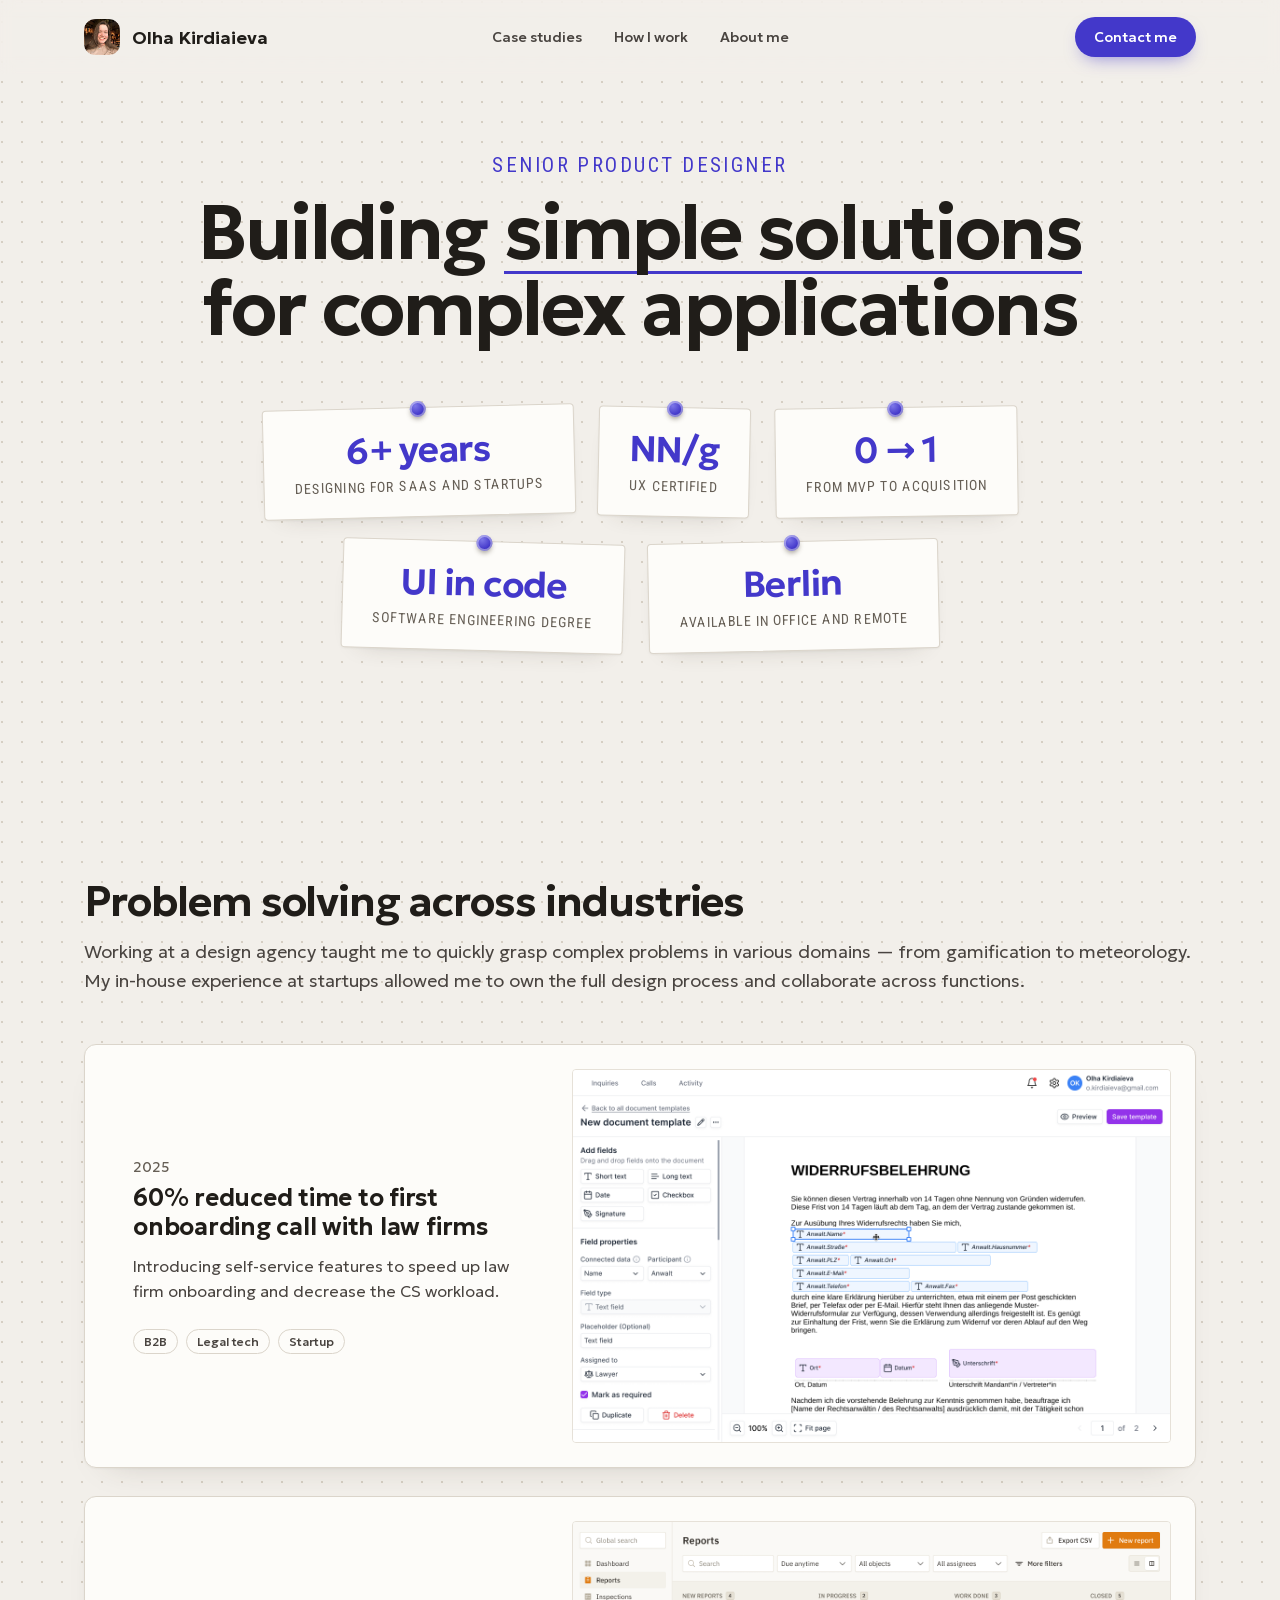
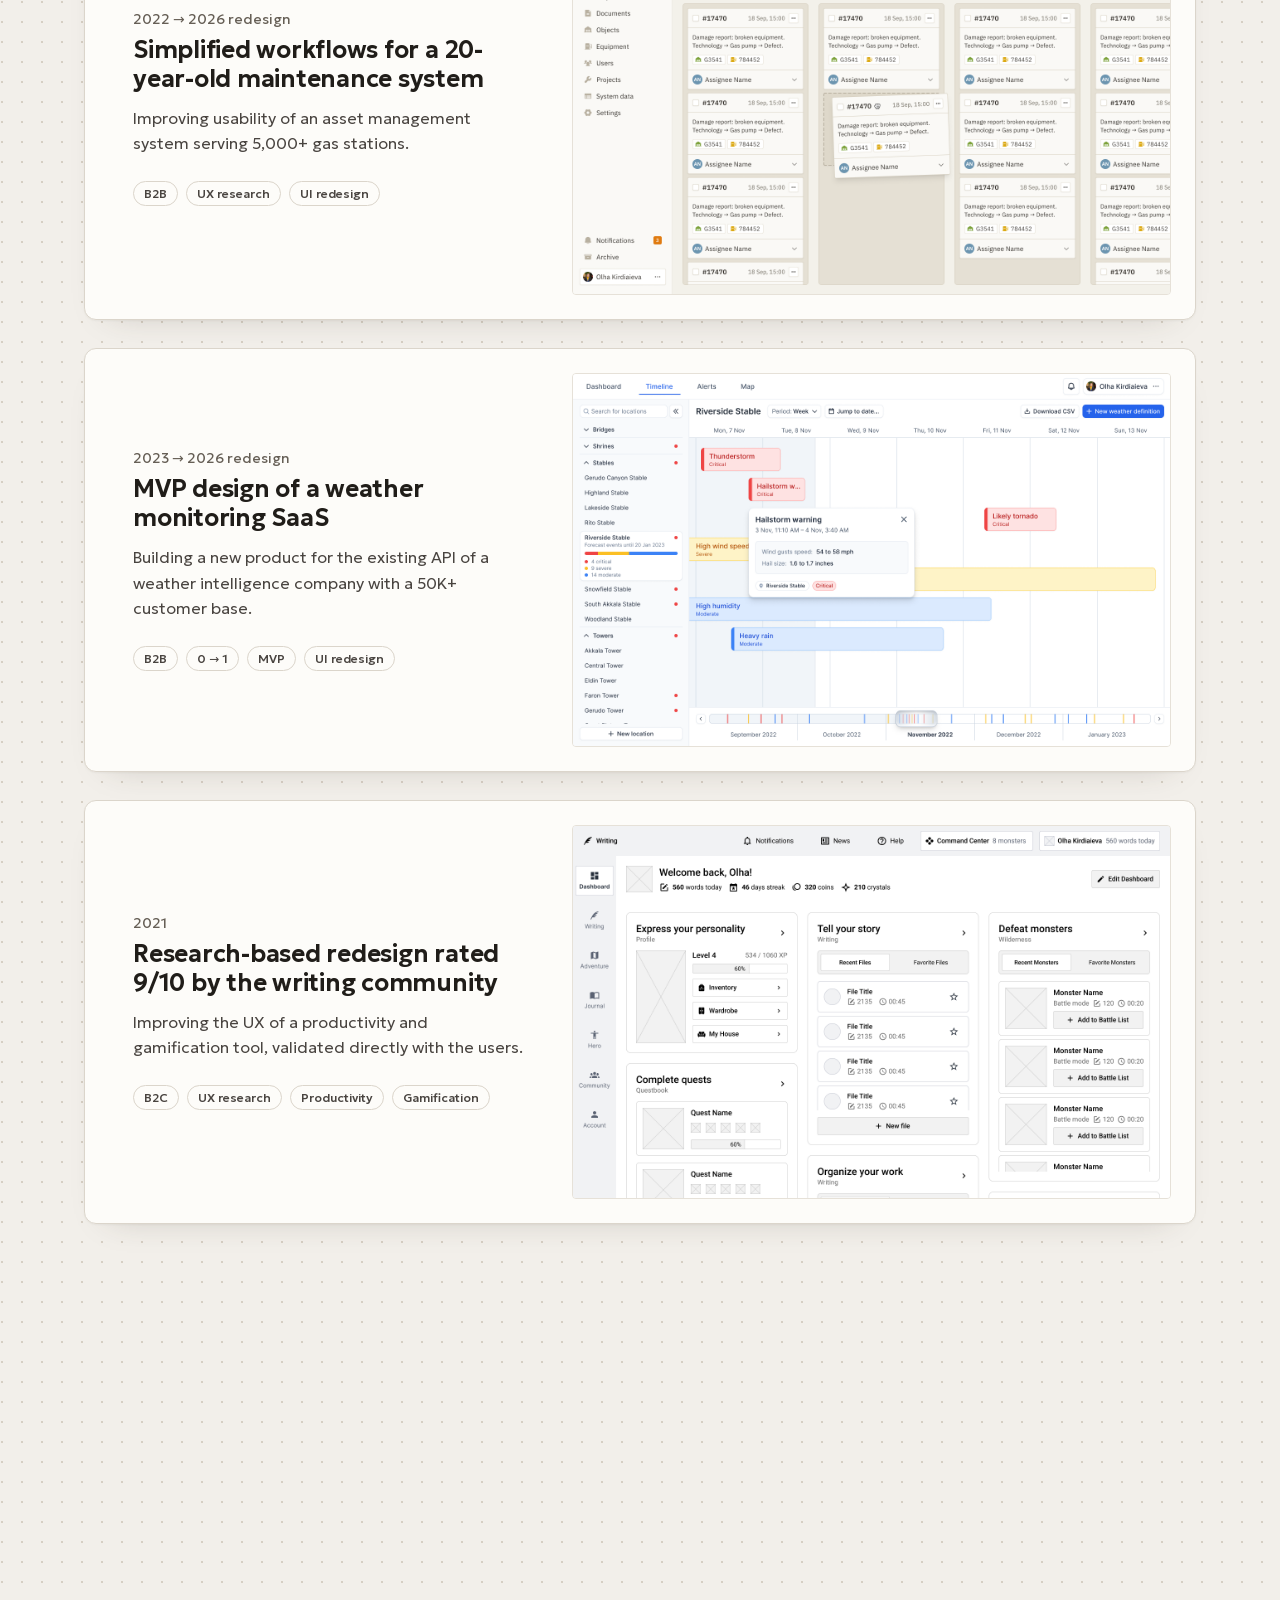
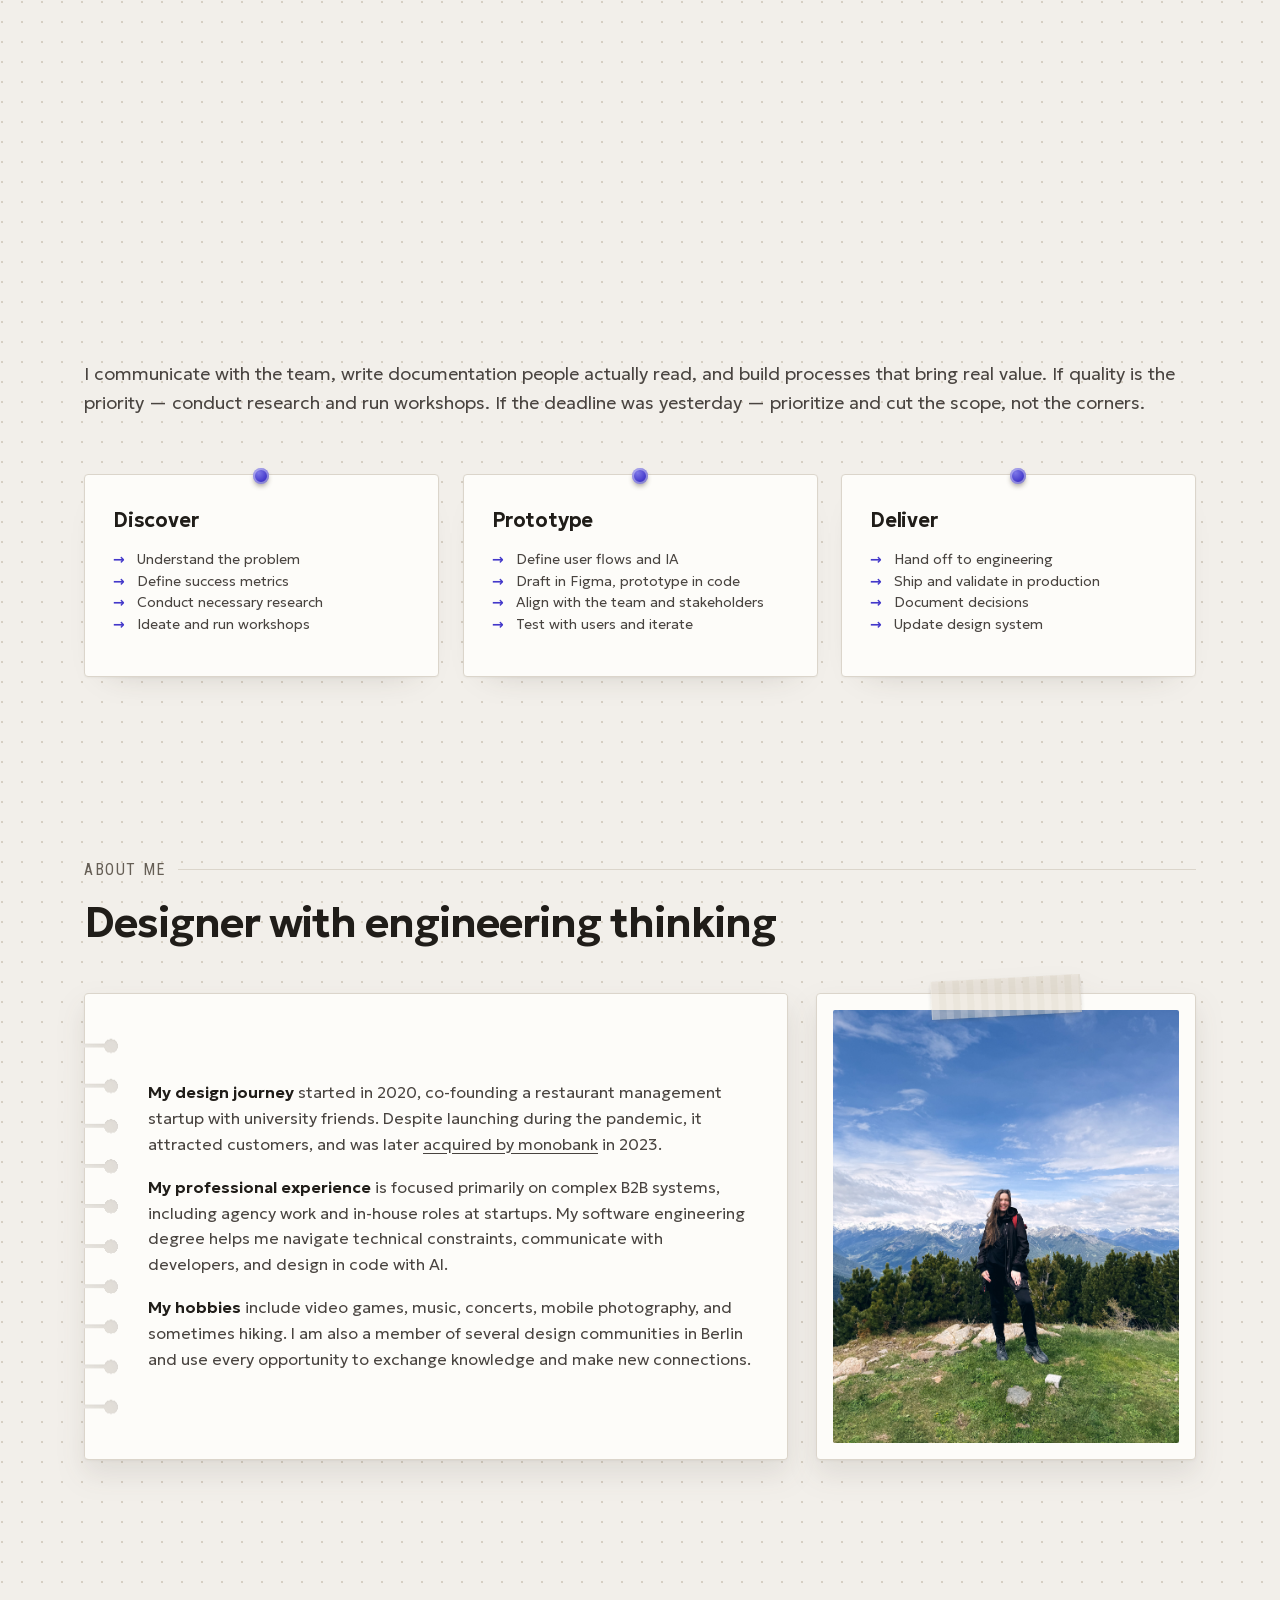
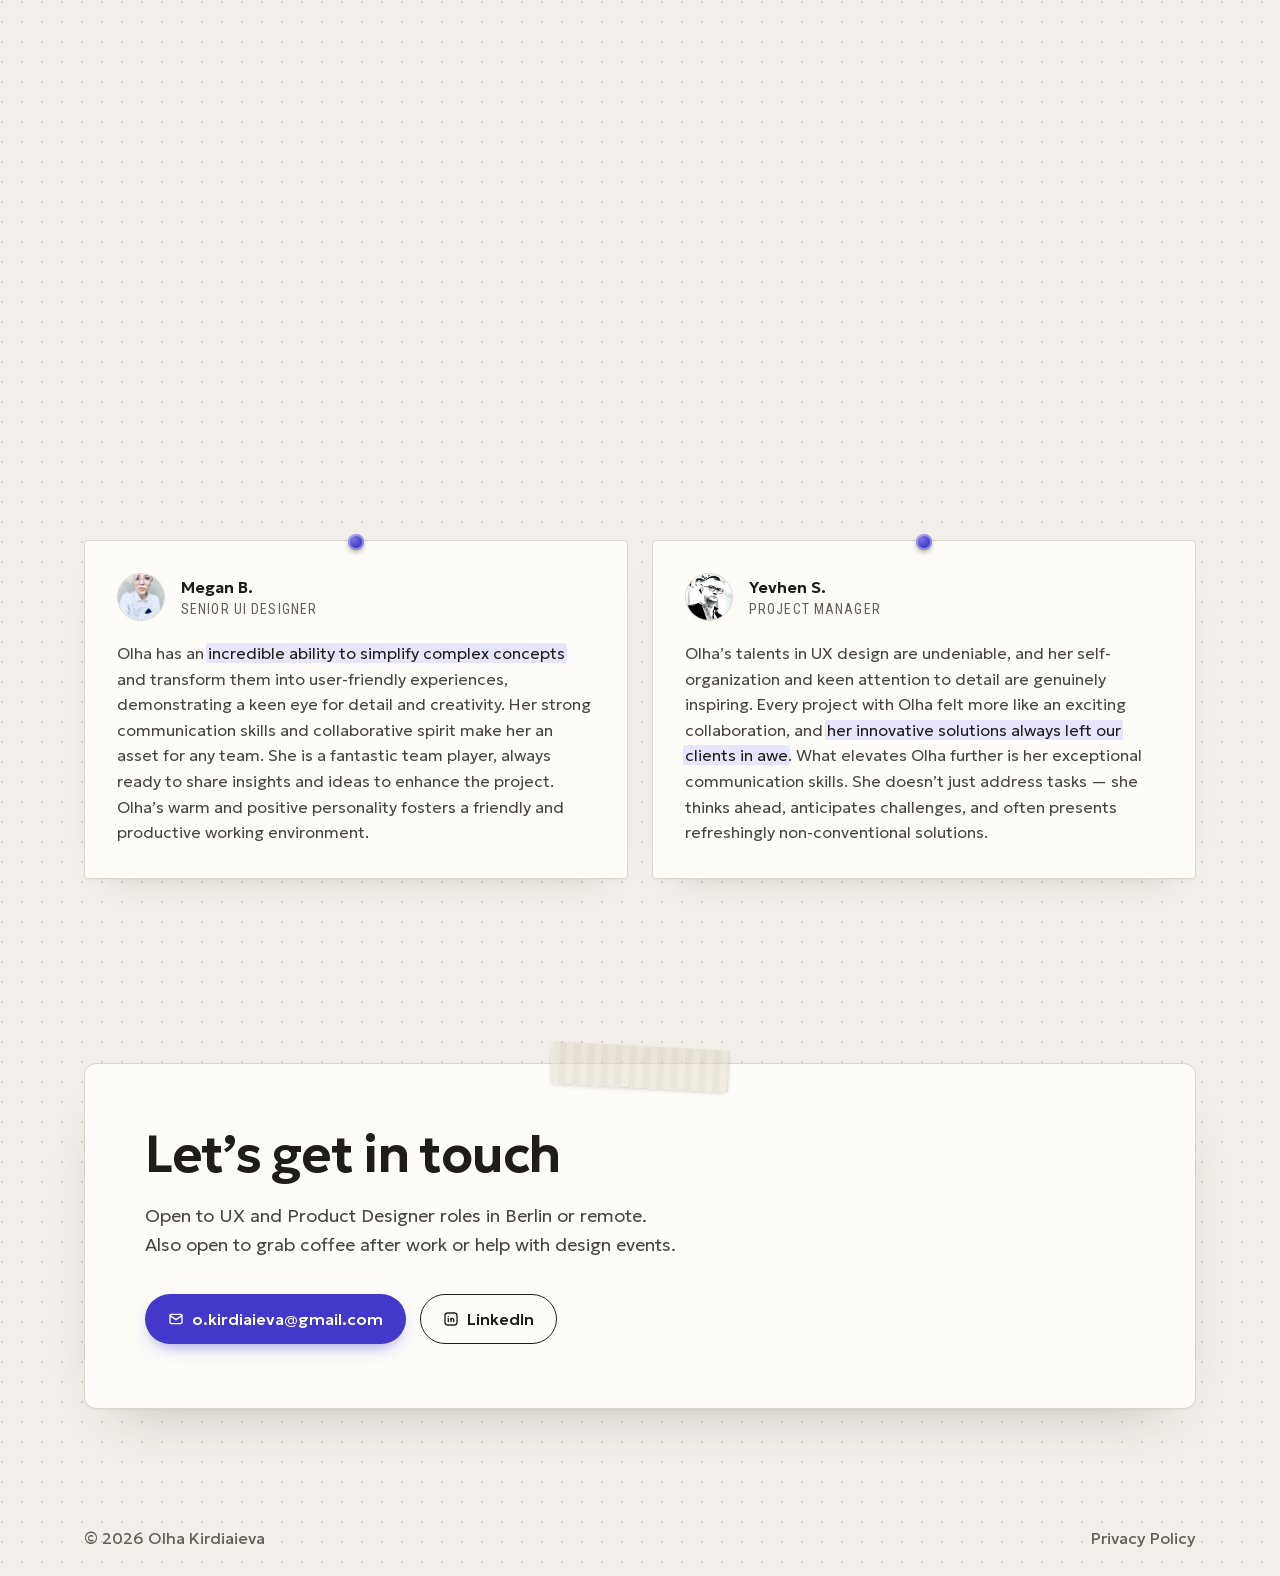
==== commit f248229e: "Changed H1 and contact copy" ====
--- a/index.html
+++ b/index.html
@@ -23,7 +23,7 @@
 <section class="hero" data-screen-label="Hero">
   <div class="wrap hero-inner">
     <div class="hero-eyebrow mono-label">Senior Product Designer</div>
-    <h1>Crafting <span class="underline-mark">simple solutions</span> for complex applications</h1>
+    <h1>Building <span class="underline-mark">simple solutions</span> for complex applications</h1>
     <div class="stats">
       <div class="cert" style="transform:rotate(-1.4deg)">
         <span class="pin"></span>
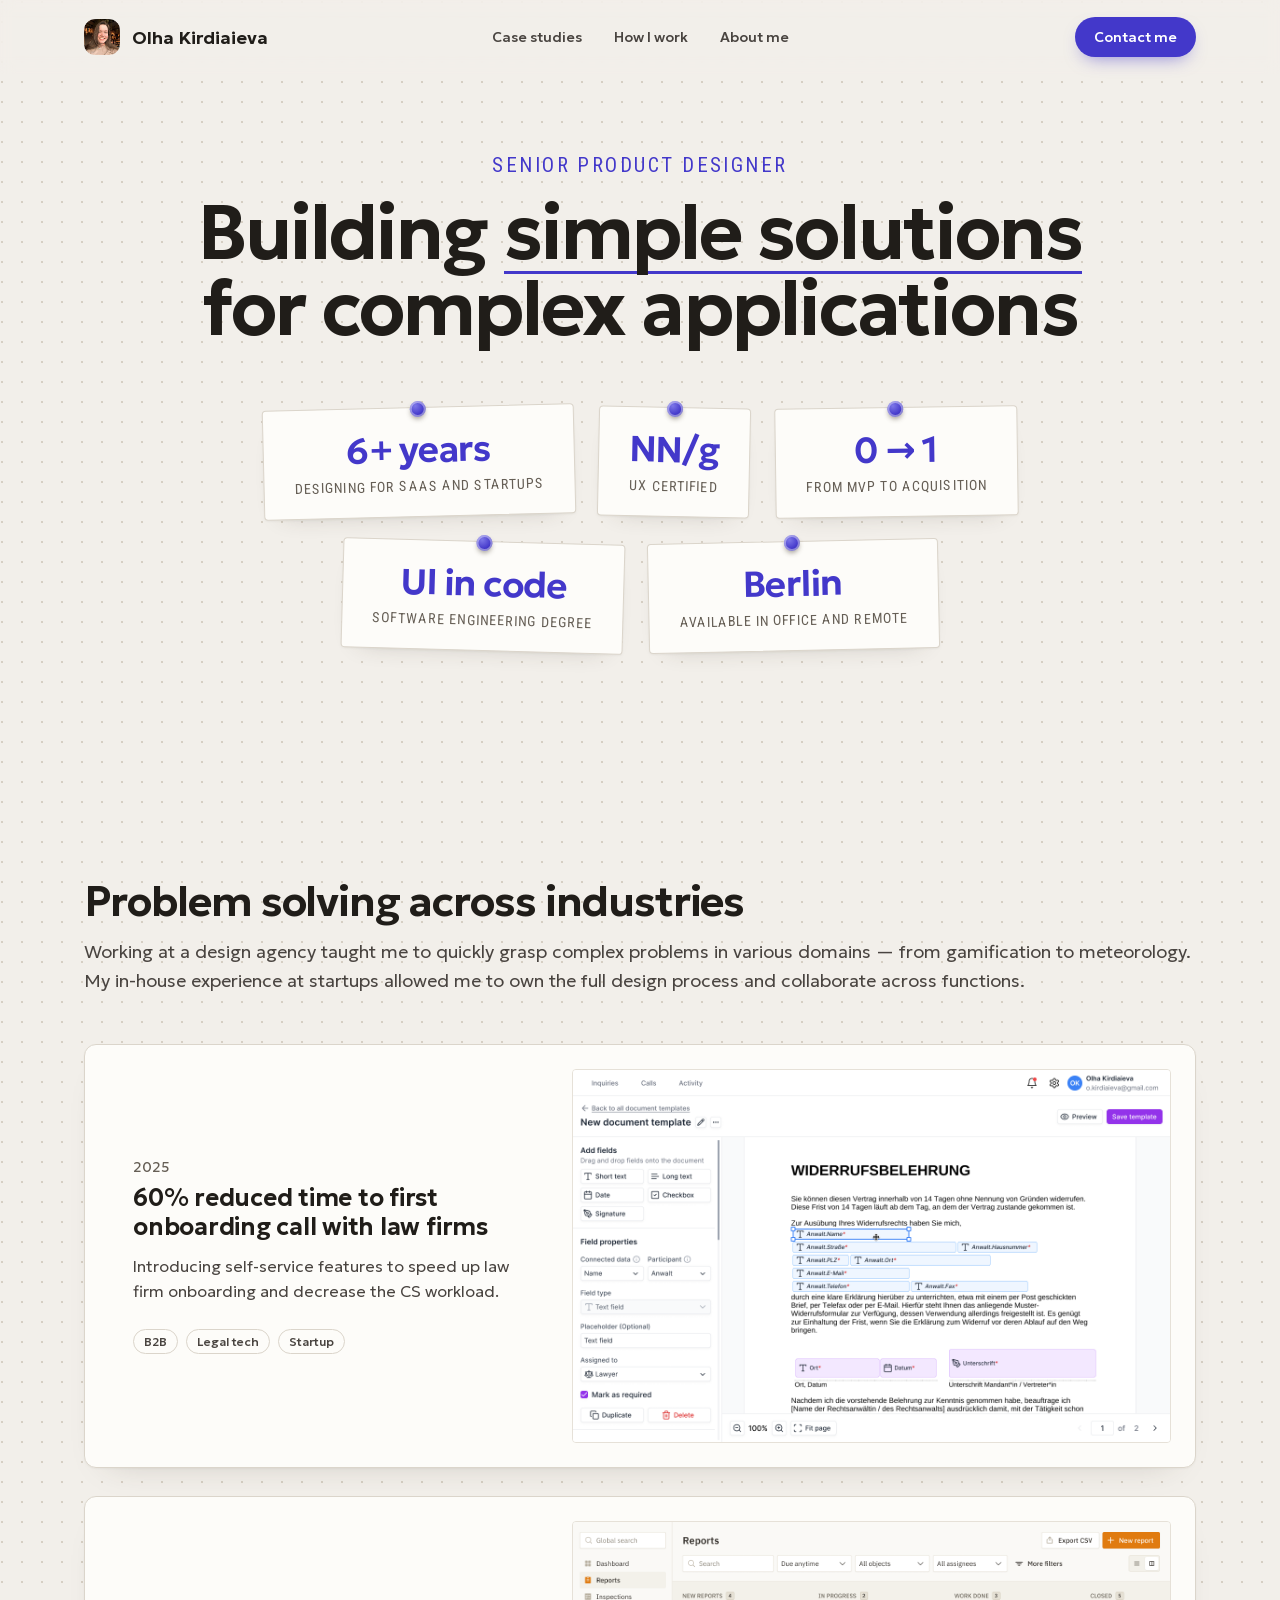
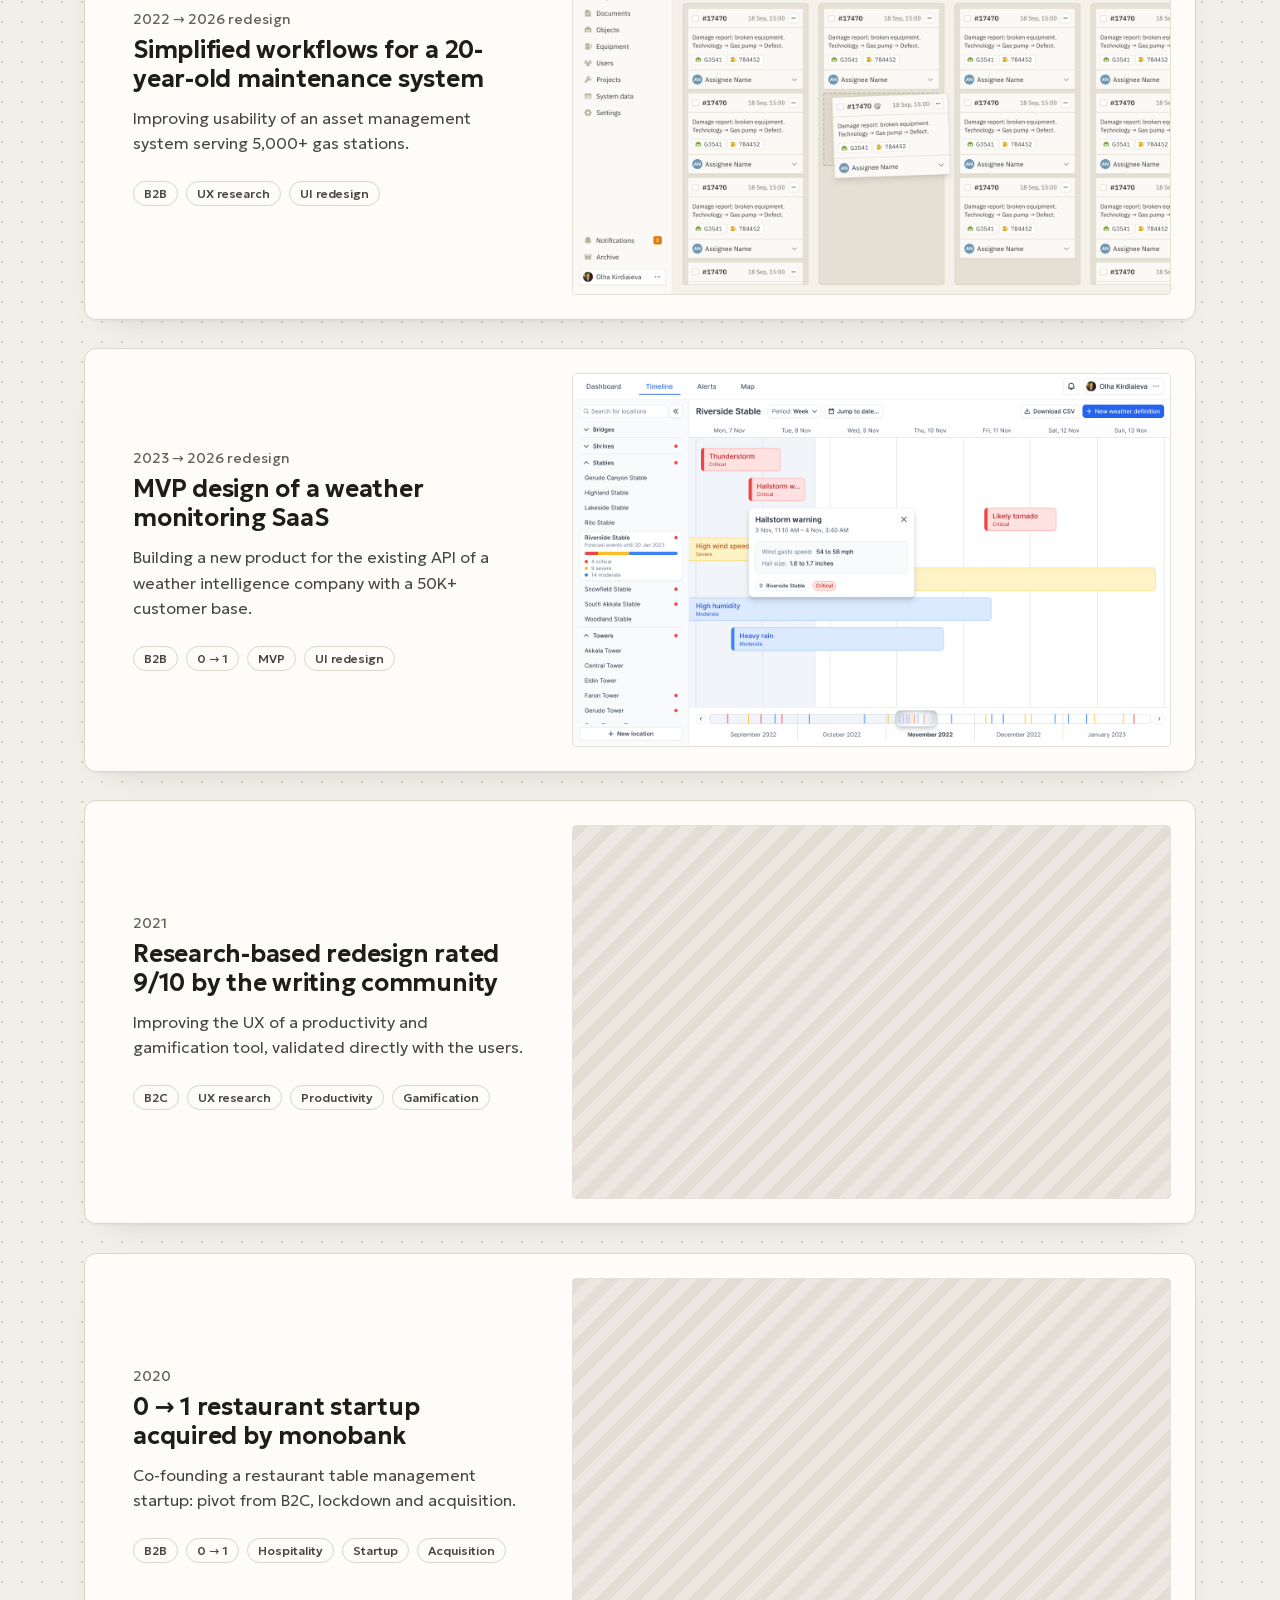
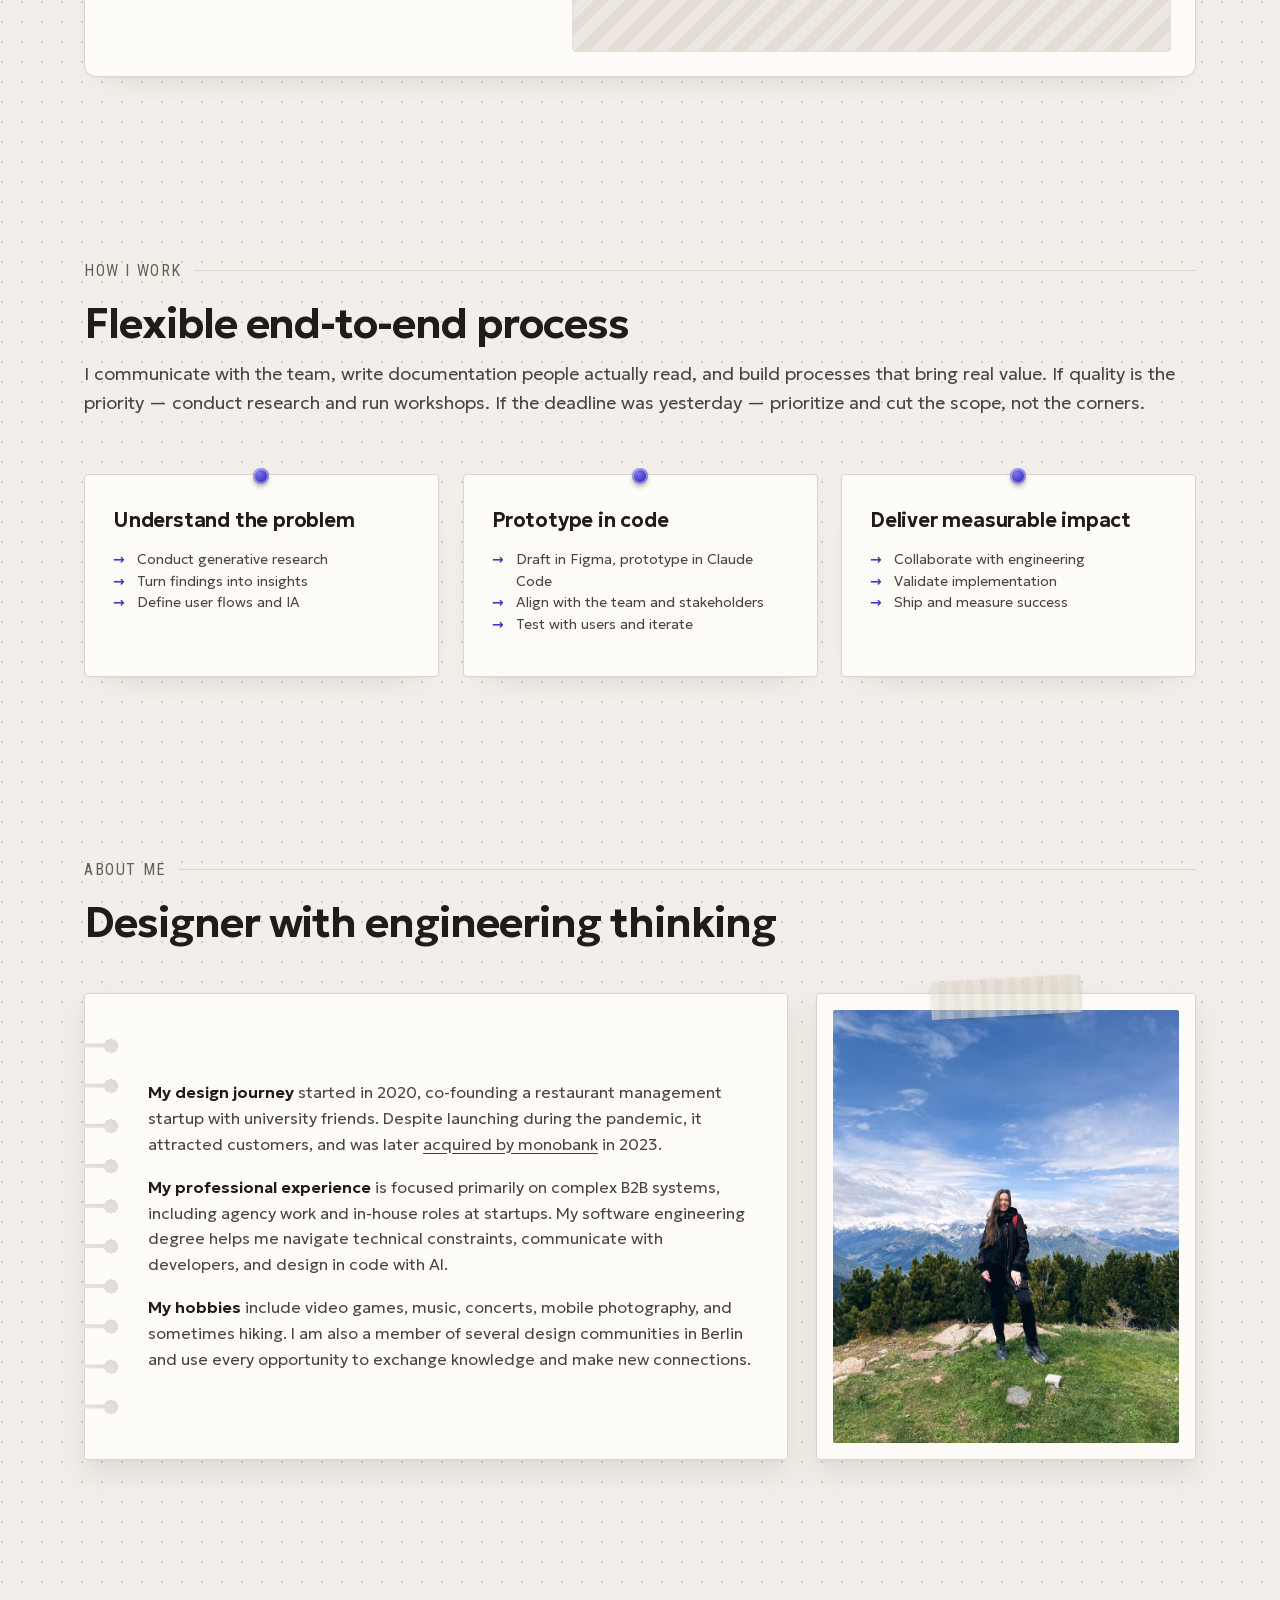
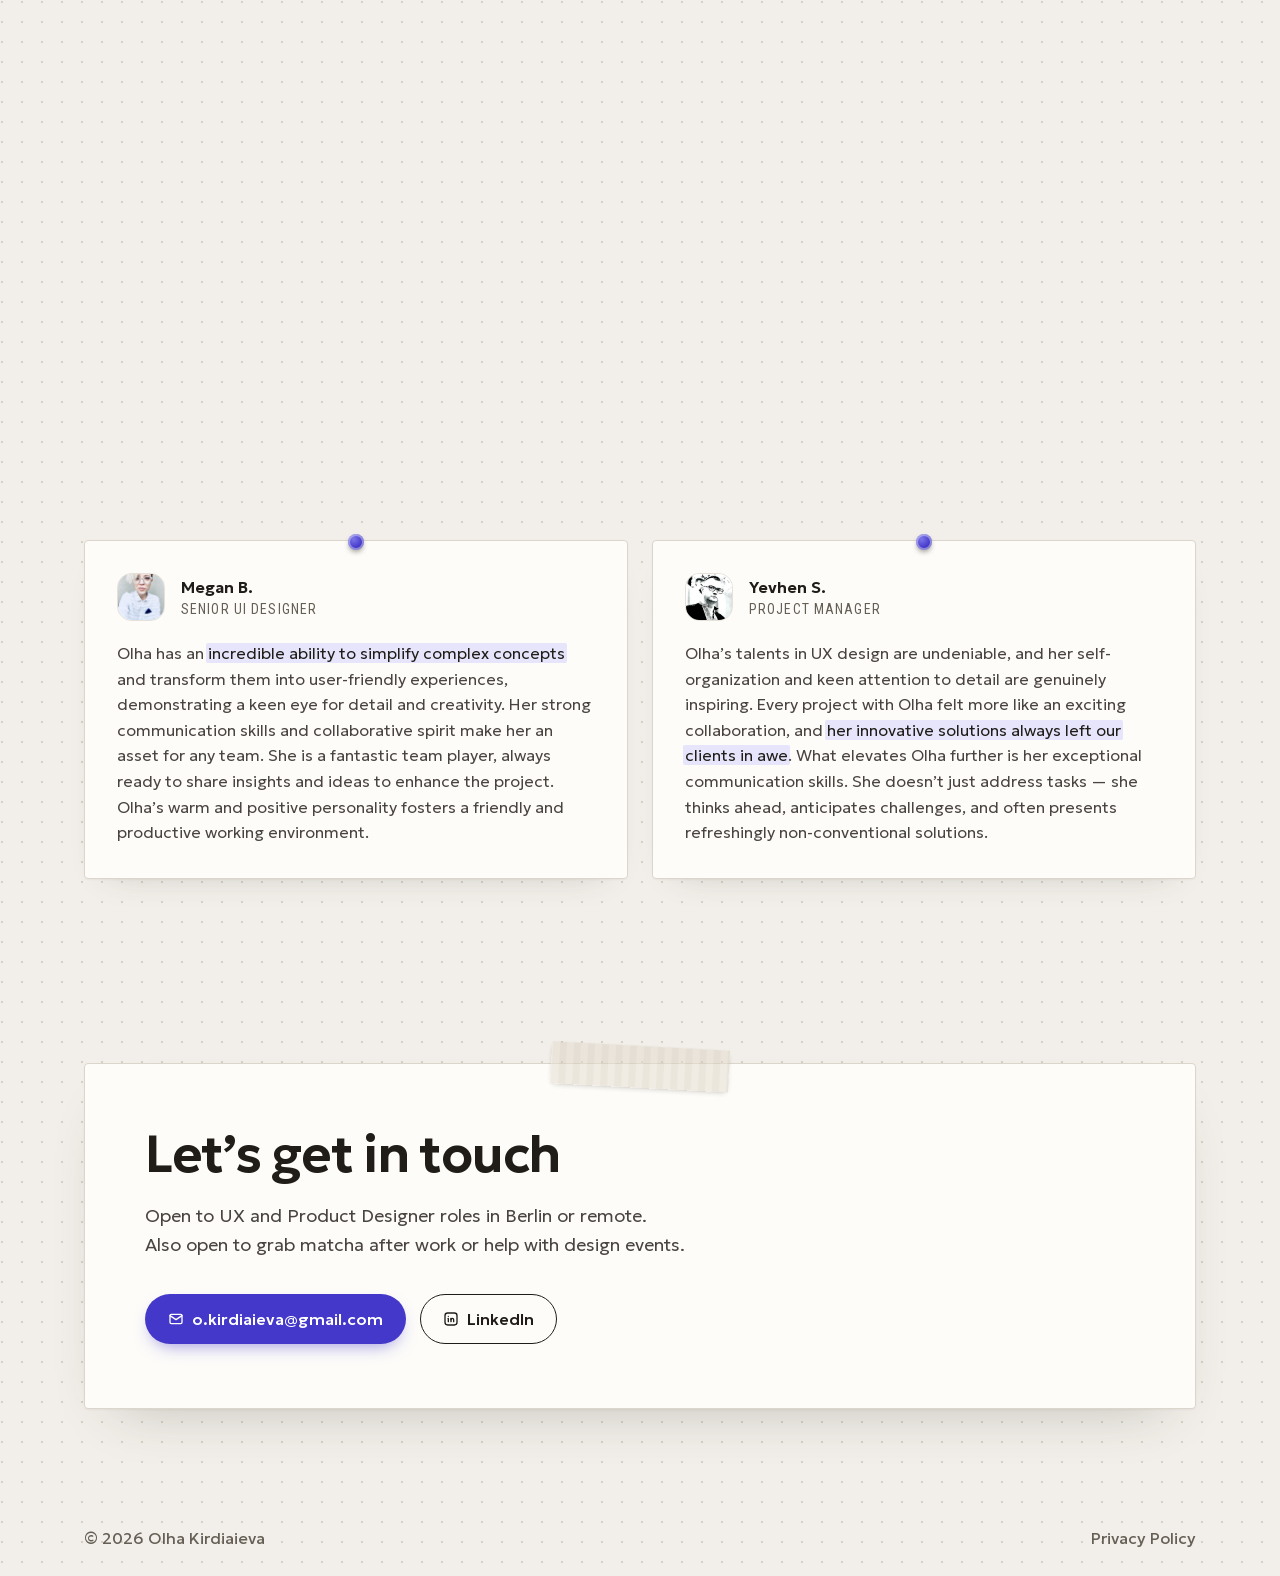
==== commit 89235cf9: "Added alt text" ====
--- a/index.html
+++ b/index.html
@@ -7,6 +7,9 @@
 <meta name="googlebot" content="noindex, nofollow" />
 <meta name="referrer" content="no-referrer" />
 <title>Olha Kirdiaieva — Senior Product Designer</title>
+<meta name="description" content="NN/g certified Senior Product Designer with software engineering background and 6+ years of experience across B2B SaaS products and early-stage startups." />
+<meta property="og:title" content="Olha Kirdiaieva — Senior Product Designer" />
+<meta property="og:description" content="NN/g certified Senior Product Designer with software engineering background and 6+ years of experience across B2B SaaS products and early-stage startups." />
 <link rel="icon" type="image/png" href="favicon.png" />
 <!-- Fonts are self-hosted via @font-face in styles.css. -->
 <link rel="stylesheet" href="styles.css" />
@@ -138,7 +141,6 @@
 <!-- ============ FOOTER (shared component) ============ -->
 <div data-include="partials/footer.html"></div>
 
-<script src="js/vendor/marked.min.js"></script>
 <script src="js/vendor/js-yaml.min.js"></script>
 <script src="js/site.js"></script>
 </body>
--- a/styles.css
+++ b/styles.css
@@ -281,6 +281,7 @@
   cursor: pointer; text-decoration: none; border: 1px solid transparent; white-space: nowrap;
   transition: transform .15s ease, box-shadow .15s ease, background .15s ease;
 }
+.btn-header { padding: 10px 18px; font-size: 14px; }
 .btn-primary {
   background: var(--accent); color: var(--on-accent);
   box-shadow: 0 8px 18px -8px rgba(var(--shadow-accent),0.6);
@@ -605,7 +606,7 @@
 /* contact is the last section now (footer removed) — keep full section padding
    below the card so the page ends with breathing room where the footer was. */
 .contact-card {
-  background: var(--paper-card); border: 1px solid var(--line); border-radius: 12px;
+  background: var(--paper-card); border: 1px solid var(--line); border-radius: 4px;
   padding: 64px 60px; position: relative;
   box-shadow: 0 1px 2px rgba(var(--shadow-ink),.05), 0 26px 56px -34px rgba(var(--shadow-ink),.32);
 }
@@ -828,6 +829,7 @@
 .cs-next { max-width: 760px; margin: 64px auto 0; display: flex; gap: 16px; }
 .cs-next a { flex: 1 1 0; justify-content: center; min-width: 0; }
 .cs-next .cs-count { font-family: var(--mono); font-size: var(--text-sm); color: var(--muted); }
+.cs-next a:hover .cs-count { color: var(--color-taupe-400); }
 /* when the two columns get tight, drop the word "case" (keep them side by side) */
 @media (max-width: 560px) {
   .cs-next { gap: 12px; }
@@ -855,7 +857,7 @@
   -webkit-box-decoration-break: clone; box-decoration-break: clone;
 }
 .t-card figcaption { display: flex; align-items: center; gap: 16px; }
-.t-avatar { width: 48px; height: 48px; border-radius: 50%; object-fit: cover; flex-shrink: 0; border: 1px solid var(--line); }
+.t-avatar { width: 48px; height: 48px; border-radius: 30%; object-fit: cover; flex-shrink: 0; border: 1px solid var(--line-soft); }
 .t-who { display: flex; flex-direction: column; gap: 4px; }
 .t-name { font-size: var(--text-md); font-weight: 600; color: var(--ink); }
 .t-name a { color: inherit; text-decoration: none; }
@@ -937,7 +939,9 @@
   .step-icon { width: 80px; height: 80px; }
   .about-text { transform: none; }
   .hero .stats { flex-direction: column; align-items: center; }
-  .contact-card { padding: 40px 28px; }
+  a.case-card, .step, .cert, .t-card, .legal .lang-switch-menu { border-radius: 4px; }
+  .contact-card { padding: 56px 28px 40px; }
+  .btn-sm { padding: 10px 18px; font-size: 14px; }
   .legal-head-row { flex-direction: column; align-items: flex-start; }
   .legal-head-row .lang-switch { order: -1; }
 }
